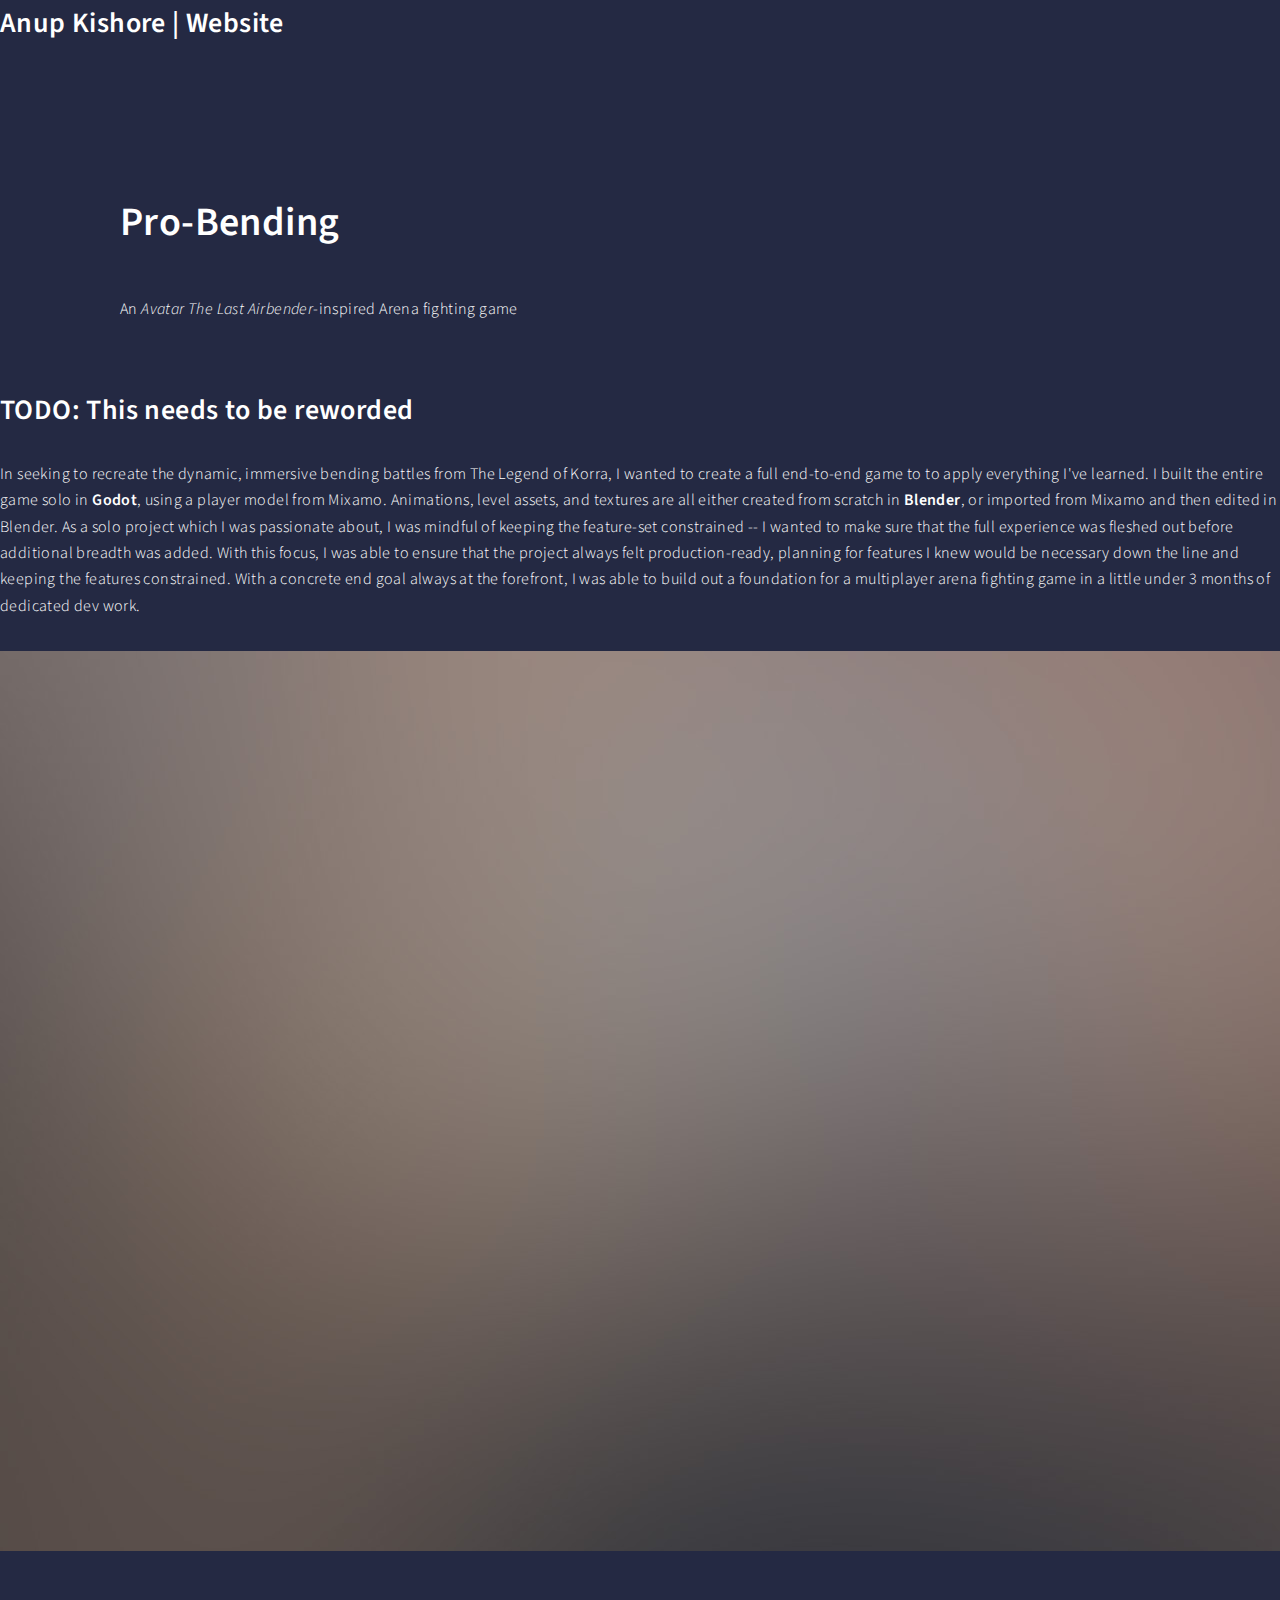
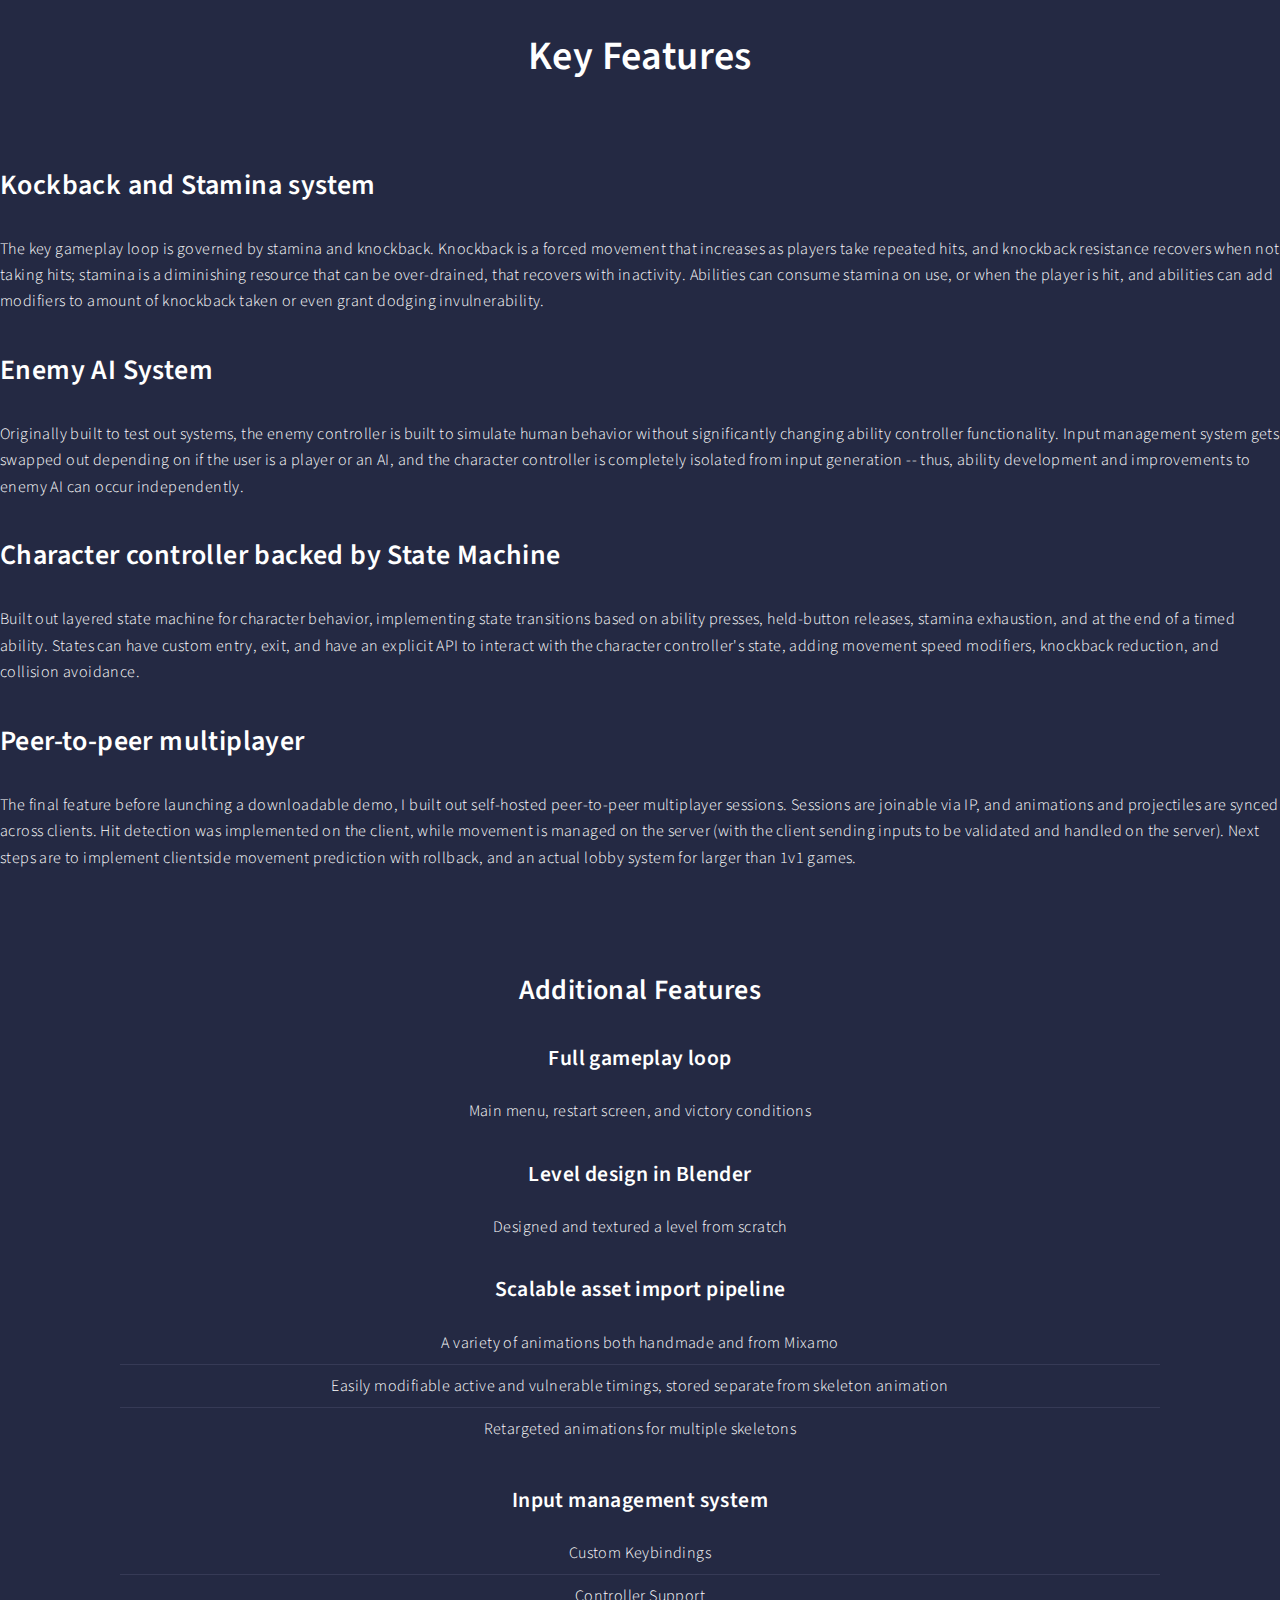
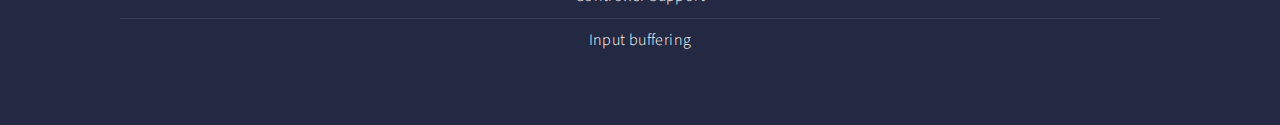
==== projects/pro-bending.html @ 8dedd887 "Import Forty as a better template" ====
<!DOCTYPE html>
<!--
	Story by HTML5 UP
	html5up.net | @ajlkn
	Free for personal and commercial use under the CCA 3.0 license (html5up.net/license)
-->

<html>
  <style>
    .navigation {
      display: flex;
      background-color: #396267;
      color: #78ced9;

      a:link,
      a:visited,
      a:hover,
      a:active {
        color: #78ced9;
        text-decoration: none;
      }
    }
  </style>
  <head>
    <title>Anup Kishore | Projects | Pro-Bending</title>
    <meta charset="utf-8" />
    <meta
      name="viewport"
      content="width=device-width, initial-scale=1, user-scalable=no"
    />
    <link rel="stylesheet" href="../template/forty/assets/css/main.css" />
    <noscript
      ><link rel="stylesheet" href="../template/forty/assets/css/noscript.css"
    /></noscript>
  </head>

  <body class="is-preload">
    <!-- TODO: We need better site nav -->
    <section class="navbar">
      <h2><a href="/">Anup Kishore | Website</a></h2>
    </section>
    <div id="wrapper" class="divided">
      <section class="wrapper style1 align-left color6">
        <!-- Header -->
        <div class="inner">
          <header>
            <h1>Pro-Bending</h1>
            <p>
              An <i>Avatar The Last Airbender</i>-inspired Arena fighting game
            </p>
          </header>
        </div>
      </section>

      <section
        class="
          spotlight
          style1
          orient-right
          content-align-left
          image-position-center
        "
      >
        <!-- Background -->
        <div class="content">
          <header><h2>TODO: This needs to be reworded</h2></header>

          <div>
            <p>
              In seeking to recreate the dynamic, immersive bending battles from
              The Legend of Korra, I wanted to create a full end-to-end game to
              to apply everything I've learned. I built the entire game solo in
              <b>Godot</b>, using a player model from Mixamo. Animations, level
              assets, and textures are all either created from scratch in
              <b>Blender</b>, or imported from Mixamo and then edited in
              Blender. As a solo project which I was passionate about, I was
              mindful of keeping the feature-set constrained -- I wanted to make
              sure that the full experience was fleshed out before additional
              breadth was added. With this focus, I was able to ensure that the
              project always felt production-ready, planning for features I knew
              would be necessary down the line and keeping the features
              constrained. With a concrete end goal always at the forefront, I
              was able to build out a foundation for a multiplayer arena
              fighting game in a little under 3 months of dedicated dev work.
            </p>
          </div>
        </div>

        <div class="image">
          <!-- TODO: what should go here -->
          <img src="../template/images/spotlight01.jpg" />
        </div>
      </section>

      <section class="wrapper style1 align-center">
        <!-- Header -->
        <div class="inner">
          <header>
            <h1>Key Features</h1>
          </header>
        </div>
      </section>

      <section
        class="
          spotlight
          style1
          orient-left
          content-align-left
          image-position-center
        "
      >
        <!-- Knockback and Stamina system -->
        <div class="content">
          <header><h2>Kockback and Stamina system</h2></header>
          <div>
            <p>
              The key gameplay loop is governed by stamina and knockback.
              Knockback is a forced movement that increases as players take
              repeated hits, and knockback resistance recovers when not taking
              hits; stamina is a diminishing resource that can be over-drained,
              that recovers with inactivity. Abilities can consume stamina on
              use, or when the player is hit, and abilities can add modifiers to
              amount of knockback taken or even grant dodging invulnerability.
            </p>
          </div>
        </div>
      </section>

      <section
        class="
          spotlight
          style1
          orient-right
          content-align-right
          image-position-center
        "
      >
        <!-- Enemy AI System -->
        <div class="content">
          <header>
            <h2>Enemy AI System</h2>
          </header>
          <div>
            <p>
              Originally built to test out systems, the enemy controller is
              built to simulate human behavior without significantly changing
              ability controller functionality. Input management system gets
              swapped out depending on if the user is a player or an AI, and the
              character controller is completely isolated from input generation
              -- thus, ability development and improvements to enemy AI can
              occur independently.
            </p>
          </div>
        </div>
      </section>

      <section
        class="
          spotlight
          style1
          orient-left
          content-align-left
          image-position-center
        "
      >
        <!-- Character controller backed by State Machine -->
        <div class="content">
          <header>
            <h2>Character controller backed by State Machine</h2>
          </header>
          <p>
            Built out layered state machine for character behavior, implementing
            state transitions based on ability presses, held-button releases,
            stamina exhaustion, and at the end of a timed ability. States can
            have custom entry, exit, and have an explicit API to interact with
            the character controller's state, adding movement speed modifiers,
            knockback reduction, and collision avoidance.
          </p>
        </div>
      </section>

      <section
        class="
          spotlight
          style1
          orient-left
          content-align-right
          image-position-center
        "
      >
        <!-- Peer-to-peer multiplayer -->
        <div class="content">
          <header>
            <h2>Peer-to-peer multiplayer</h2>
          </header>
          <!--
          <ul class="alt">
            <li>Hosting and joining games by IP</li>
            <li>Replicated animations</li>
            <li>Clientside hit detection</li>
            <li>Server-authoritative movement</li>
            <li>
              <h6>
                Future plans: Rollback netcode / clientside
                movement prediction
              </h6>
            </li>
          </ul>
          -->
          <p>
            The final feature before launching a downloadable demo, I built out
            self-hosted peer-to-peer multiplayer sessions. Sessions are joinable
            via IP, and animations and projectiles are synced across clients.
            Hit detection was implemented on the client, while movement is
            managed on the server (with the client sending inputs to be
            validated and handled on the server).

            <!-- TODO: Do we want to keep next steps? -->
            Next steps are to implement clientside movement prediction with
            rollback, and an actual lobby system for larger than 1v1 games.
          </p>
        </div>
      </section>

      <section class="wrapper style2 align-center">
        <!-- Additional Features -->
        <div class="inner">
          <div class="content">
            <h2>Additional Features</h2>
            <div class="items style1 big">
              <!-- Full gameplay loop -->
              <section>
                <header>
                  <h3>Full gameplay loop</h3>
                </header>
                <div class="content align-center">
                  <!-- <span class="icon style2 major fa-save" /> -->
                  <p>Main menu, restart screen, and victory conditions</p>
                </div>
              </section>
              <!-- Level design in Blender -->
              <section>
                <header>
                  <h3>Level design in Blender</h3>
                </header>
                <div class="content align-center">
                  <!-- <span class="icon style2 major fa-save" /> -->
                  <p>Designed and textured a level from scratch</p>
                </div>
              </section>
              <!-- Asset import pipeline -->
              <section>
                <div class="inner">
                  <!-- <span class="icon style2 major fa-save" /> -->
                  <h3>Scalable asset import pipeline</h3>
                  <!-- <p> -->
                  <!--   Managed multiple animations, handmade and from Mixamo, with -->
                  <!--   active and vulnerable timings and retargeting, in an easy to -->
                  <!--   modify structure -->
                  <!-- </p> -->
                  <div class="index">
                    <section class="content">
                      <div class="align-center">
                        <ul class="alt">
                          <li>
                            A variety of animations both handmade and from
                            Mixamo
                          </li>
                          <li>
                            Easily modifiable active and vulnerable timings,
                            stored separate from skeleton animation
                          </li>
                          <li>Retargeted animations for multiple skeletons</li>
                        </ul>
                      </div>
                    </section>
                  </div>
                </div>
              </section>
              <!-- Input management system -->
              <section>
                <div class="inner">
                  <!-- <span class="icon style2 major fa-save" /> -->
                  <h3>Input management system</h3>
                  <div class="index">
                    <section>
                      <div class="content align-center">
                        <ul class="alt">
                          <li>Custom Keybindings</li>
                          <li>Controller Support</li>
                          <li>Input buffering</li>
                        </ul>
                      </div>
                    </section>
                  </div>
                </div>
              </section>
            </div>
          </div>
        </div>
      </section>
    </div>

    <!-- Scripts -->
    <script src="../template/forty/assets/js/jquery.min.js"></script>
    <script src="../template/forty/assets/js/jquery.scrollex.min.js"></script>
    <script src="../template/forty/assets/js/jquery.scrolly.min.js"></script>
    <script src="../template/forty/assets/js/browser.min.js"></script>
    <script src="../template/forty/assets/js/breakpoints.min.js"></script>
    <script src="../template/forty/assets/js/util.js"></script>
    <script src="../template/forty/assets/js/main.js"></script>

    <script type="type/javascript" src="https://livejs.com/live.js"></script>
  </body>
</html>
---- template/forty/assets/css/main.css ----
@import "fontawesome-all.min.css";
@import url("https://fonts.googleapis.com/css?family=Source+Sans+Pro:300,300italic,600,600italic");
/*
	Forty by HTML5 UP
	html5up.net | @ajlkn
	Free for personal and commercial use under the CCA 3.0 license (html5up.net/license)
*/
html,
body,
div,
span,
applet,
object,
iframe,
h1,
h2,
h3,
h4,
h5,
h6,
p,
blockquote,
pre,
a,
abbr,
acronym,
address,
big,
cite,
code,
del,
dfn,
em,
img,
ins,
kbd,
q,
s,
samp,
small,
strike,
strong,
sub,
sup,
tt,
var,
b,
u,
i,
center,
dl,
dt,
dd,
ol,
ul,
li,
fieldset,
form,
label,
legend,
table,
caption,
tbody,
tfoot,
thead,
tr,
th,
td,
article,
aside,
canvas,
details,
embed,
figure,
figcaption,
footer,
header,
hgroup,
menu,
nav,
output,
ruby,
section,
summary,
time,
mark,
audio,
video {
  margin: 0;
  padding: 0;
  border: 0;
  font-size: 100%;
  font: inherit;
  vertical-align: baseline;
}

article,
aside,
details,
figcaption,
figure,
footer,
header,
hgroup,
menu,
nav,
section {
  display: block;
}

body {
  line-height: 1;
}

ol,
ul {
  list-style: none;
}

blockquote,
q {
  quotes: none;
}
blockquote:before, blockquote:after,
q:before,
q:after {
  content: "";
  content: none;
}

table {
  border-collapse: collapse;
  border-spacing: 0;
}

body {
  -webkit-text-size-adjust: none;
}

mark {
  background-color: transparent;
  color: inherit;
}

input::-moz-focus-inner {
  border: 0;
  padding: 0;
}

input,
select,
textarea {
  -moz-appearance: none;
  -webkit-appearance: none;
  -ms-appearance: none;
  appearance: none;
}

/* Basic */
@-ms-viewport {
  width: device-width;
}
body {
  -ms-overflow-style: scrollbar;
}

@media screen and (max-width: 480px) {
  html,
  body {
    min-width: 320px;
  }
}
html {
  box-sizing: border-box;
}

*,
*:before,
*:after {
  box-sizing: inherit;
}

body {
  background: #242943;
}
body.is-preload *,
body.is-preload *:before,
body.is-preload *:after {
  -moz-animation: none !important;
  -webkit-animation: none !important;
  -ms-animation: none !important;
  animation: none !important;
  -moz-transition: none !important;
  -webkit-transition: none !important;
  -ms-transition: none !important;
  transition: none !important;
}

/* Type */
body,
input,
select,
textarea {
  color: #ffffff;
  font-family: "Source Sans Pro", Helvetica, sans-serif;
  font-size: 17pt;
  font-weight: 300;
  letter-spacing: 0.025em;
  line-height: 1.65;
}
@media screen and (max-width: 1680px) {
  body,
  input,
  select,
  textarea {
    font-size: 14pt;
  }
}
@media screen and (max-width: 1280px) {
  body,
  input,
  select,
  textarea {
    font-size: 12pt;
  }
}
@media screen and (max-width: 360px) {
  body,
  input,
  select,
  textarea {
    font-size: 11pt;
  }
}

a {
  -moz-transition: color 0.2s ease-in-out, border-bottom-color 0.2s ease-in-out;
  -webkit-transition: color 0.2s ease-in-out, border-bottom-color 0.2s ease-in-out;
  -ms-transition: color 0.2s ease-in-out, border-bottom-color 0.2s ease-in-out;
  transition: color 0.2s ease-in-out, border-bottom-color 0.2s ease-in-out;
  border-bottom: dotted 1px;
  color: inherit;
  text-decoration: none;
}
a:hover {
  border-bottom-color: transparent;
  color: #9bf1ff !important;
}
a:active {
  color: rgb(82.9125, 227.113, 250.5875) !important;
}

strong,
b {
  color: #ffffff;
  font-weight: 600;
}

em,
i {
  font-style: italic;
}

p {
  margin: 0 0 2em 0;
}

h1,
h2,
h3,
h4,
h5,
h6 {
  color: #ffffff;
  font-weight: 600;
  line-height: 1.65;
  margin: 0 0 1em 0;
}
h1 a,
h2 a,
h3 a,
h4 a,
h5 a,
h6 a {
  color: inherit;
  border-bottom: 0;
}

h1 {
  font-size: 2.5em;
}

h2 {
  font-size: 1.75em;
}

h3 {
  font-size: 1.35em;
}

h4 {
  font-size: 1.1em;
}

h5 {
  font-size: 0.9em;
}

h6 {
  font-size: 0.7em;
}

@media screen and (max-width: 736px) {
  h1 {
    font-size: 2em;
  }
  h2 {
    font-size: 1.5em;
  }
  h3 {
    font-size: 1.25em;
  }
}
sub {
  font-size: 0.8em;
  position: relative;
  top: 0.5em;
}

sup {
  font-size: 0.8em;
  position: relative;
  top: -0.5em;
}

blockquote {
  border-left: solid 4px rgba(212, 212, 255, 0.1);
  font-style: italic;
  margin: 0 0 2em 0;
  padding: 0.5em 0 0.5em 2em;
}

code {
  background: rgba(212, 212, 255, 0.035);
  font-family: "Courier New", monospace;
  font-size: 0.9em;
  margin: 0 0.25em;
  padding: 0.25em 0.65em;
}

pre {
  -webkit-overflow-scrolling: touch;
  font-family: "Courier New", monospace;
  font-size: 0.9em;
  margin: 0 0 2em 0;
}
pre code {
  display: block;
  line-height: 1.75;
  padding: 1em 1.5em;
  overflow-x: auto;
}

hr {
  border: 0;
  border-bottom: solid 1px rgba(212, 212, 255, 0.1);
  margin: 2em 0;
}
hr.major {
  margin: 3em 0;
}

.align-left {
  text-align: left;
}

.align-center {
  text-align: center;
}

.align-right {
  text-align: right;
}

/* Row */
.row {
  display: flex;
  flex-wrap: wrap;
  box-sizing: border-box;
  align-items: stretch;
}
.row > * {
  box-sizing: border-box;
}
.row.gtr-uniform > * > :last-child {
  margin-bottom: 0;
}
.row.aln-left {
  justify-content: flex-start;
}
.row.aln-center {
  justify-content: center;
}
.row.aln-right {
  justify-content: flex-end;
}
.row.aln-top {
  align-items: flex-start;
}
.row.aln-middle {
  align-items: center;
}
.row.aln-bottom {
  align-items: flex-end;
}
.row > .imp {
  order: -1;
}
.row > .col-1 {
  width: 8.3333333333%;
}
.row > .off-1 {
  margin-left: 8.3333333333%;
}
.row > .col-2 {
  width: 16.6666666667%;
}
.row > .off-2 {
  margin-left: 16.6666666667%;
}
.row > .col-3 {
  width: 25%;
}
.row > .off-3 {
  margin-left: 25%;
}
.row > .col-4 {
  width: 33.3333333333%;
}
.row > .off-4 {
  margin-left: 33.3333333333%;
}
.row > .col-5 {
  width: 41.6666666667%;
}
.row > .off-5 {
  margin-left: 41.6666666667%;
}
.row > .col-6 {
  width: 50%;
}
.row > .off-6 {
  margin-left: 50%;
}
.row > .col-7 {
  width: 58.3333333333%;
}
.row > .off-7 {
  margin-left: 58.3333333333%;
}
.row > .col-8 {
  width: 66.6666666667%;
}
.row > .off-8 {
  margin-left: 66.6666666667%;
}
.row > .col-9 {
  width: 75%;
}
.row > .off-9 {
  margin-left: 75%;
}
.row > .col-10 {
  width: 83.3333333333%;
}
.row > .off-10 {
  margin-left: 83.3333333333%;
}
.row > .col-11 {
  width: 91.6666666667%;
}
.row > .off-11 {
  margin-left: 91.6666666667%;
}
.row > .col-12 {
  width: 100%;
}
.row > .off-12 {
  margin-left: 100%;
}
.row.gtr-0 {
  margin-top: 0;
  margin-left: 0em;
}
.row.gtr-0 > * {
  padding: 0 0 0 0em;
}
.row.gtr-0.gtr-uniform {
  margin-top: 0em;
}
.row.gtr-0.gtr-uniform > * {
  padding-top: 0em;
}
.row.gtr-25 {
  margin-top: 0;
  margin-left: -0.5em;
}
.row.gtr-25 > * {
  padding: 0 0 0 0.5em;
}
.row.gtr-25.gtr-uniform {
  margin-top: -0.5em;
}
.row.gtr-25.gtr-uniform > * {
  padding-top: 0.5em;
}
.row.gtr-50 {
  margin-top: 0;
  margin-left: -1em;
}
.row.gtr-50 > * {
  padding: 0 0 0 1em;
}
.row.gtr-50.gtr-uniform {
  margin-top: -1em;
}
.row.gtr-50.gtr-uniform > * {
  padding-top: 1em;
}
.row {
  margin-top: 0;
  margin-left: -2em;
}
.row > * {
  padding: 0 0 0 2em;
}
.row.gtr-uniform {
  margin-top: -2em;
}
.row.gtr-uniform > * {
  padding-top: 2em;
}
.row.gtr-150 {
  margin-top: 0;
  margin-left: -3em;
}
.row.gtr-150 > * {
  padding: 0 0 0 3em;
}
.row.gtr-150.gtr-uniform {
  margin-top: -3em;
}
.row.gtr-150.gtr-uniform > * {
  padding-top: 3em;
}
.row.gtr-200 {
  margin-top: 0;
  margin-left: -4em;
}
.row.gtr-200 > * {
  padding: 0 0 0 4em;
}
.row.gtr-200.gtr-uniform {
  margin-top: -4em;
}
.row.gtr-200.gtr-uniform > * {
  padding-top: 4em;
}
@media screen and (max-width: 1680px) {
  .row {
    display: flex;
    flex-wrap: wrap;
    box-sizing: border-box;
    align-items: stretch;
  }
  .row > * {
    box-sizing: border-box;
  }
  .row.gtr-uniform > * > :last-child {
    margin-bottom: 0;
  }
  .row.aln-left {
    justify-content: flex-start;
  }
  .row.aln-center {
    justify-content: center;
  }
  .row.aln-right {
    justify-content: flex-end;
  }
  .row.aln-top {
    align-items: flex-start;
  }
  .row.aln-middle {
    align-items: center;
  }
  .row.aln-bottom {
    align-items: flex-end;
  }
  .row > .imp-xlarge {
    order: -1;
  }
  .row > .col-1-xlarge {
    width: 8.3333333333%;
  }
  .row > .off-1-xlarge {
    margin-left: 8.3333333333%;
  }
  .row > .col-2-xlarge {
    width: 16.6666666667%;
  }
  .row > .off-2-xlarge {
    margin-left: 16.6666666667%;
  }
  .row > .col-3-xlarge {
    width: 25%;
  }
  .row > .off-3-xlarge {
    margin-left: 25%;
  }
  .row > .col-4-xlarge {
    width: 33.3333333333%;
  }
  .row > .off-4-xlarge {
    margin-left: 33.3333333333%;
  }
  .row > .col-5-xlarge {
    width: 41.6666666667%;
  }
  .row > .off-5-xlarge {
    margin-left: 41.6666666667%;
  }
  .row > .col-6-xlarge {
    width: 50%;
  }
  .row > .off-6-xlarge {
    margin-left: 50%;
  }
  .row > .col-7-xlarge {
    width: 58.3333333333%;
  }
  .row > .off-7-xlarge {
    margin-left: 58.3333333333%;
  }
  .row > .col-8-xlarge {
    width: 66.6666666667%;
  }
  .row > .off-8-xlarge {
    margin-left: 66.6666666667%;
  }
  .row > .col-9-xlarge {
    width: 75%;
  }
  .row > .off-9-xlarge {
    margin-left: 75%;
  }
  .row > .col-10-xlarge {
    width: 83.3333333333%;
  }
  .row > .off-10-xlarge {
    margin-left: 83.3333333333%;
  }
  .row > .col-11-xlarge {
    width: 91.6666666667%;
  }
  .row > .off-11-xlarge {
    margin-left: 91.6666666667%;
  }
  .row > .col-12-xlarge {
    width: 100%;
  }
  .row > .off-12-xlarge {
    margin-left: 100%;
  }
  .row.gtr-0 {
    margin-top: 0;
    margin-left: 0em;
  }
  .row.gtr-0 > * {
    padding: 0 0 0 0em;
  }
  .row.gtr-0.gtr-uniform {
    margin-top: 0em;
  }
  .row.gtr-0.gtr-uniform > * {
    padding-top: 0em;
  }
  .row.gtr-25 {
    margin-top: 0;
    margin-left: -0.5em;
  }
  .row.gtr-25 > * {
    padding: 0 0 0 0.5em;
  }
  .row.gtr-25.gtr-uniform {
    margin-top: -0.5em;
  }
  .row.gtr-25.gtr-uniform > * {
    padding-top: 0.5em;
  }
  .row.gtr-50 {
    margin-top: 0;
    margin-left: -1em;
  }
  .row.gtr-50 > * {
    padding: 0 0 0 1em;
  }
  .row.gtr-50.gtr-uniform {
    margin-top: -1em;
  }
  .row.gtr-50.gtr-uniform > * {
    padding-top: 1em;
  }
  .row {
    margin-top: 0;
    margin-left: -2em;
  }
  .row > * {
    padding: 0 0 0 2em;
  }
  .row.gtr-uniform {
    margin-top: -2em;
  }
  .row.gtr-uniform > * {
    padding-top: 2em;
  }
  .row.gtr-150 {
    margin-top: 0;
    margin-left: -3em;
  }
  .row.gtr-150 > * {
    padding: 0 0 0 3em;
  }
  .row.gtr-150.gtr-uniform {
    margin-top: -3em;
  }
  .row.gtr-150.gtr-uniform > * {
    padding-top: 3em;
  }
  .row.gtr-200 {
    margin-top: 0;
    margin-left: -4em;
  }
  .row.gtr-200 > * {
    padding: 0 0 0 4em;
  }
  .row.gtr-200.gtr-uniform {
    margin-top: -4em;
  }
  .row.gtr-200.gtr-uniform > * {
    padding-top: 4em;
  }
}
@media screen and (max-width: 1280px) {
  .row {
    display: flex;
    flex-wrap: wrap;
    box-sizing: border-box;
    align-items: stretch;
  }
  .row > * {
    box-sizing: border-box;
  }
  .row.gtr-uniform > * > :last-child {
    margin-bottom: 0;
  }
  .row.aln-left {
    justify-content: flex-start;
  }
  .row.aln-center {
    justify-content: center;
  }
  .row.aln-right {
    justify-content: flex-end;
  }
  .row.aln-top {
    align-items: flex-start;
  }
  .row.aln-middle {
    align-items: center;
  }
  .row.aln-bottom {
    align-items: flex-end;
  }
  .row > .imp-large {
    order: -1;
  }
  .row > .col-1-large {
    width: 8.3333333333%;
  }
  .row > .off-1-large {
    margin-left: 8.3333333333%;
  }
  .row > .col-2-large {
    width: 16.6666666667%;
  }
  .row > .off-2-large {
    margin-left: 16.6666666667%;
  }
  .row > .col-3-large {
    width: 25%;
  }
  .row > .off-3-large {
    margin-left: 25%;
  }
  .row > .col-4-large {
    width: 33.3333333333%;
  }
  .row > .off-4-large {
    margin-left: 33.3333333333%;
  }
  .row > .col-5-large {
    width: 41.6666666667%;
  }
  .row > .off-5-large {
    margin-left: 41.6666666667%;
  }
  .row > .col-6-large {
    width: 50%;
  }
  .row > .off-6-large {
    margin-left: 50%;
  }
  .row > .col-7-large {
    width: 58.3333333333%;
  }
  .row > .off-7-large {
    margin-left: 58.3333333333%;
  }
  .row > .col-8-large {
    width: 66.6666666667%;
  }
  .row > .off-8-large {
    margin-left: 66.6666666667%;
  }
  .row > .col-9-large {
    width: 75%;
  }
  .row > .off-9-large {
    margin-left: 75%;
  }
  .row > .col-10-large {
    width: 83.3333333333%;
  }
  .row > .off-10-large {
    margin-left: 83.3333333333%;
  }
  .row > .col-11-large {
    width: 91.6666666667%;
  }
  .row > .off-11-large {
    margin-left: 91.6666666667%;
  }
  .row > .col-12-large {
    width: 100%;
  }
  .row > .off-12-large {
    margin-left: 100%;
  }
  .row.gtr-0 {
    margin-top: 0;
    margin-left: 0em;
  }
  .row.gtr-0 > * {
    padding: 0 0 0 0em;
  }
  .row.gtr-0.gtr-uniform {
    margin-top: 0em;
  }
  .row.gtr-0.gtr-uniform > * {
    padding-top: 0em;
  }
  .row.gtr-25 {
    margin-top: 0;
    margin-left: -0.375em;
  }
  .row.gtr-25 > * {
    padding: 0 0 0 0.375em;
  }
  .row.gtr-25.gtr-uniform {
    margin-top: -0.375em;
  }
  .row.gtr-25.gtr-uniform > * {
    padding-top: 0.375em;
  }
  .row.gtr-50 {
    margin-top: 0;
    margin-left: -0.75em;
  }
  .row.gtr-50 > * {
    padding: 0 0 0 0.75em;
  }
  .row.gtr-50.gtr-uniform {
    margin-top: -0.75em;
  }
  .row.gtr-50.gtr-uniform > * {
    padding-top: 0.75em;
  }
  .row {
    margin-top: 0;
    margin-left: -1.5em;
  }
  .row > * {
    padding: 0 0 0 1.5em;
  }
  .row.gtr-uniform {
    margin-top: -1.5em;
  }
  .row.gtr-uniform > * {
    padding-top: 1.5em;
  }
  .row.gtr-150 {
    margin-top: 0;
    margin-left: -2.25em;
  }
  .row.gtr-150 > * {
    padding: 0 0 0 2.25em;
  }
  .row.gtr-150.gtr-uniform {
    margin-top: -2.25em;
  }
  .row.gtr-150.gtr-uniform > * {
    padding-top: 2.25em;
  }
  .row.gtr-200 {
    margin-top: 0;
    margin-left: -3em;
  }
  .row.gtr-200 > * {
    padding: 0 0 0 3em;
  }
  .row.gtr-200.gtr-uniform {
    margin-top: -3em;
  }
  .row.gtr-200.gtr-uniform > * {
    padding-top: 3em;
  }
}
@media screen and (max-width: 980px) {
  .row {
    display: flex;
    flex-wrap: wrap;
    box-sizing: border-box;
    align-items: stretch;
  }
  .row > * {
    box-sizing: border-box;
  }
  .row.gtr-uniform > * > :last-child {
    margin-bottom: 0;
  }
  .row.aln-left {
    justify-content: flex-start;
  }
  .row.aln-center {
    justify-content: center;
  }
  .row.aln-right {
    justify-content: flex-end;
  }
  .row.aln-top {
    align-items: flex-start;
  }
  .row.aln-middle {
    align-items: center;
  }
  .row.aln-bottom {
    align-items: flex-end;
  }
  .row > .imp-medium {
    order: -1;
  }
  .row > .col-1-medium {
    width: 8.3333333333%;
  }
  .row > .off-1-medium {
    margin-left: 8.3333333333%;
  }
  .row > .col-2-medium {
    width: 16.6666666667%;
  }
  .row > .off-2-medium {
    margin-left: 16.6666666667%;
  }
  .row > .col-3-medium {
    width: 25%;
  }
  .row > .off-3-medium {
    margin-left: 25%;
  }
  .row > .col-4-medium {
    width: 33.3333333333%;
  }
  .row > .off-4-medium {
    margin-left: 33.3333333333%;
  }
  .row > .col-5-medium {
    width: 41.6666666667%;
  }
  .row > .off-5-medium {
    margin-left: 41.6666666667%;
  }
  .row > .col-6-medium {
    width: 50%;
  }
  .row > .off-6-medium {
    margin-left: 50%;
  }
  .row > .col-7-medium {
    width: 58.3333333333%;
  }
  .row > .off-7-medium {
    margin-left: 58.3333333333%;
  }
  .row > .col-8-medium {
    width: 66.6666666667%;
  }
  .row > .off-8-medium {
    margin-left: 66.6666666667%;
  }
  .row > .col-9-medium {
    width: 75%;
  }
  .row > .off-9-medium {
    margin-left: 75%;
  }
  .row > .col-10-medium {
    width: 83.3333333333%;
  }
  .row > .off-10-medium {
    margin-left: 83.3333333333%;
  }
  .row > .col-11-medium {
    width: 91.6666666667%;
  }
  .row > .off-11-medium {
    margin-left: 91.6666666667%;
  }
  .row > .col-12-medium {
    width: 100%;
  }
  .row > .off-12-medium {
    margin-left: 100%;
  }
  .row.gtr-0 {
    margin-top: 0;
    margin-left: 0em;
  }
  .row.gtr-0 > * {
    padding: 0 0 0 0em;
  }
  .row.gtr-0.gtr-uniform {
    margin-top: 0em;
  }
  .row.gtr-0.gtr-uniform > * {
    padding-top: 0em;
  }
  .row.gtr-25 {
    margin-top: 0;
    margin-left: -0.375em;
  }
  .row.gtr-25 > * {
    padding: 0 0 0 0.375em;
  }
  .row.gtr-25.gtr-uniform {
    margin-top: -0.375em;
  }
  .row.gtr-25.gtr-uniform > * {
    padding-top: 0.375em;
  }
  .row.gtr-50 {
    margin-top: 0;
    margin-left: -0.75em;
  }
  .row.gtr-50 > * {
    padding: 0 0 0 0.75em;
  }
  .row.gtr-50.gtr-uniform {
    margin-top: -0.75em;
  }
  .row.gtr-50.gtr-uniform > * {
    padding-top: 0.75em;
  }
  .row {
    margin-top: 0;
    margin-left: -1.5em;
  }
  .row > * {
    padding: 0 0 0 1.5em;
  }
  .row.gtr-uniform {
    margin-top: -1.5em;
  }
  .row.gtr-uniform > * {
    padding-top: 1.5em;
  }
  .row.gtr-150 {
    margin-top: 0;
    margin-left: -2.25em;
  }
  .row.gtr-150 > * {
    padding: 0 0 0 2.25em;
  }
  .row.gtr-150.gtr-uniform {
    margin-top: -2.25em;
  }
  .row.gtr-150.gtr-uniform > * {
    padding-top: 2.25em;
  }
  .row.gtr-200 {
    margin-top: 0;
    margin-left: -3em;
  }
  .row.gtr-200 > * {
    padding: 0 0 0 3em;
  }
  .row.gtr-200.gtr-uniform {
    margin-top: -3em;
  }
  .row.gtr-200.gtr-uniform > * {
    padding-top: 3em;
  }
}
@media screen and (max-width: 736px) {
  .row {
    display: flex;
    flex-wrap: wrap;
    box-sizing: border-box;
    align-items: stretch;
  }
  .row > * {
    box-sizing: border-box;
  }
  .row.gtr-uniform > * > :last-child {
    margin-bottom: 0;
  }
  .row.aln-left {
    justify-content: flex-start;
  }
  .row.aln-center {
    justify-content: center;
  }
  .row.aln-right {
    justify-content: flex-end;
  }
  .row.aln-top {
    align-items: flex-start;
  }
  .row.aln-middle {
    align-items: center;
  }
  .row.aln-bottom {
    align-items: flex-end;
  }
  .row > .imp-small {
    order: -1;
  }
  .row > .col-1-small {
    width: 8.3333333333%;
  }
  .row > .off-1-small {
    margin-left: 8.3333333333%;
  }
  .row > .col-2-small {
    width: 16.6666666667%;
  }
  .row > .off-2-small {
    margin-left: 16.6666666667%;
  }
  .row > .col-3-small {
    width: 25%;
  }
  .row > .off-3-small {
    margin-left: 25%;
  }
  .row > .col-4-small {
    width: 33.3333333333%;
  }
  .row > .off-4-small {
    margin-left: 33.3333333333%;
  }
  .row > .col-5-small {
    width: 41.6666666667%;
  }
  .row > .off-5-small {
    margin-left: 41.6666666667%;
  }
  .row > .col-6-small {
    width: 50%;
  }
  .row > .off-6-small {
    margin-left: 50%;
  }
  .row > .col-7-small {
    width: 58.3333333333%;
  }
  .row > .off-7-small {
    margin-left: 58.3333333333%;
  }
  .row > .col-8-small {
    width: 66.6666666667%;
  }
  .row > .off-8-small {
    margin-left: 66.6666666667%;
  }
  .row > .col-9-small {
    width: 75%;
  }
  .row > .off-9-small {
    margin-left: 75%;
  }
  .row > .col-10-small {
    width: 83.3333333333%;
  }
  .row > .off-10-small {
    margin-left: 83.3333333333%;
  }
  .row > .col-11-small {
    width: 91.6666666667%;
  }
  .row > .off-11-small {
    margin-left: 91.6666666667%;
  }
  .row > .col-12-small {
    width: 100%;
  }
  .row > .off-12-small {
    margin-left: 100%;
  }
  .row.gtr-0 {
    margin-top: 0;
    margin-left: 0em;
  }
  .row.gtr-0 > * {
    padding: 0 0 0 0em;
  }
  .row.gtr-0.gtr-uniform {
    margin-top: 0em;
  }
  .row.gtr-0.gtr-uniform > * {
    padding-top: 0em;
  }
  .row.gtr-25 {
    margin-top: 0;
    margin-left: -0.3125em;
  }
  .row.gtr-25 > * {
    padding: 0 0 0 0.3125em;
  }
  .row.gtr-25.gtr-uniform {
    margin-top: -0.3125em;
  }
  .row.gtr-25.gtr-uniform > * {
    padding-top: 0.3125em;
  }
  .row.gtr-50 {
    margin-top: 0;
    margin-left: -0.625em;
  }
  .row.gtr-50 > * {
    padding: 0 0 0 0.625em;
  }
  .row.gtr-50.gtr-uniform {
    margin-top: -0.625em;
  }
  .row.gtr-50.gtr-uniform > * {
    padding-top: 0.625em;
  }
  .row {
    margin-top: 0;
    margin-left: -1.25em;
  }
  .row > * {
    padding: 0 0 0 1.25em;
  }
  .row.gtr-uniform {
    margin-top: -1.25em;
  }
  .row.gtr-uniform > * {
    padding-top: 1.25em;
  }
  .row.gtr-150 {
    margin-top: 0;
    margin-left: -1.875em;
  }
  .row.gtr-150 > * {
    padding: 0 0 0 1.875em;
  }
  .row.gtr-150.gtr-uniform {
    margin-top: -1.875em;
  }
  .row.gtr-150.gtr-uniform > * {
    padding-top: 1.875em;
  }
  .row.gtr-200 {
    margin-top: 0;
    margin-left: -2.5em;
  }
  .row.gtr-200 > * {
    padding: 0 0 0 2.5em;
  }
  .row.gtr-200.gtr-uniform {
    margin-top: -2.5em;
  }
  .row.gtr-200.gtr-uniform > * {
    padding-top: 2.5em;
  }
}
@media screen and (max-width: 480px) {
  .row {
    display: flex;
    flex-wrap: wrap;
    box-sizing: border-box;
    align-items: stretch;
  }
  .row > * {
    box-sizing: border-box;
  }
  .row.gtr-uniform > * > :last-child {
    margin-bottom: 0;
  }
  .row.aln-left {
    justify-content: flex-start;
  }
  .row.aln-center {
    justify-content: center;
  }
  .row.aln-right {
    justify-content: flex-end;
  }
  .row.aln-top {
    align-items: flex-start;
  }
  .row.aln-middle {
    align-items: center;
  }
  .row.aln-bottom {
    align-items: flex-end;
  }
  .row > .imp-xsmall {
    order: -1;
  }
  .row > .col-1-xsmall {
    width: 8.3333333333%;
  }
  .row > .off-1-xsmall {
    margin-left: 8.3333333333%;
  }
  .row > .col-2-xsmall {
    width: 16.6666666667%;
  }
  .row > .off-2-xsmall {
    margin-left: 16.6666666667%;
  }
  .row > .col-3-xsmall {
    width: 25%;
  }
  .row > .off-3-xsmall {
    margin-left: 25%;
  }
  .row > .col-4-xsmall {
    width: 33.3333333333%;
  }
  .row > .off-4-xsmall {
    margin-left: 33.3333333333%;
  }
  .row > .col-5-xsmall {
    width: 41.6666666667%;
  }
  .row > .off-5-xsmall {
    margin-left: 41.6666666667%;
  }
  .row > .col-6-xsmall {
    width: 50%;
  }
  .row > .off-6-xsmall {
    margin-left: 50%;
  }
  .row > .col-7-xsmall {
    width: 58.3333333333%;
  }
  .row > .off-7-xsmall {
    margin-left: 58.3333333333%;
  }
  .row > .col-8-xsmall {
    width: 66.6666666667%;
  }
  .row > .off-8-xsmall {
    margin-left: 66.6666666667%;
  }
  .row > .col-9-xsmall {
    width: 75%;
  }
  .row > .off-9-xsmall {
    margin-left: 75%;
  }
  .row > .col-10-xsmall {
    width: 83.3333333333%;
  }
  .row > .off-10-xsmall {
    margin-left: 83.3333333333%;
  }
  .row > .col-11-xsmall {
    width: 91.6666666667%;
  }
  .row > .off-11-xsmall {
    margin-left: 91.6666666667%;
  }
  .row > .col-12-xsmall {
    width: 100%;
  }
  .row > .off-12-xsmall {
    margin-left: 100%;
  }
  .row.gtr-0 {
    margin-top: 0;
    margin-left: 0em;
  }
  .row.gtr-0 > * {
    padding: 0 0 0 0em;
  }
  .row.gtr-0.gtr-uniform {
    margin-top: 0em;
  }
  .row.gtr-0.gtr-uniform > * {
    padding-top: 0em;
  }
  .row.gtr-25 {
    margin-top: 0;
    margin-left: -0.3125em;
  }
  .row.gtr-25 > * {
    padding: 0 0 0 0.3125em;
  }
  .row.gtr-25.gtr-uniform {
    margin-top: -0.3125em;
  }
  .row.gtr-25.gtr-uniform > * {
    padding-top: 0.3125em;
  }
  .row.gtr-50 {
    margin-top: 0;
    margin-left: -0.625em;
  }
  .row.gtr-50 > * {
    padding: 0 0 0 0.625em;
  }
  .row.gtr-50.gtr-uniform {
    margin-top: -0.625em;
  }
  .row.gtr-50.gtr-uniform > * {
    padding-top: 0.625em;
  }
  .row {
    margin-top: 0;
    margin-left: -1.25em;
  }
  .row > * {
    padding: 0 0 0 1.25em;
  }
  .row.gtr-uniform {
    margin-top: -1.25em;
  }
  .row.gtr-uniform > * {
    padding-top: 1.25em;
  }
  .row.gtr-150 {
    margin-top: 0;
    margin-left: -1.875em;
  }
  .row.gtr-150 > * {
    padding: 0 0 0 1.875em;
  }
  .row.gtr-150.gtr-uniform {
    margin-top: -1.875em;
  }
  .row.gtr-150.gtr-uniform > * {
    padding-top: 1.875em;
  }
  .row.gtr-200 {
    margin-top: 0;
    margin-left: -2.5em;
  }
  .row.gtr-200 > * {
    padding: 0 0 0 2.5em;
  }
  .row.gtr-200.gtr-uniform {
    margin-top: -2.5em;
  }
  .row.gtr-200.gtr-uniform > * {
    padding-top: 2.5em;
  }
}

/* Section/Article */
section.special,
article.special {
  text-align: center;
}

header.major {
  width: -moz-max-content;
  width: -webkit-max-content;
  width: -ms-max-content;
  width: max-content;
  margin-bottom: 2em;
}
header.major > :first-child {
  margin-bottom: 0;
  width: calc(100% + 0.5em);
}
header.major > :first-child:after {
  content: "";
  background-color: #ffffff;
  display: block;
  height: 2px;
  margin: 0.325em 0 0.5em 0;
  width: 100%;
}
header.major > p {
  font-size: 0.7em;
  font-weight: 600;
  letter-spacing: 0.25em;
  margin-bottom: 0;
  text-transform: uppercase;
}
body.is-ie header.major > :first-child:after {
  max-width: 9em;
}
body.is-ie header.major > h1:after {
  max-width: 100% !important;
}
@media screen and (max-width: 736px) {
  header.major > p br {
    display: none;
  }
}

/* Form */
form {
  margin: 0 0 2em 0;
}
form > :last-child {
  margin-bottom: 0;
}
form > .fields {
  display: -moz-flex;
  display: -webkit-flex;
  display: -ms-flex;
  display: flex;
  -moz-flex-wrap: wrap;
  -webkit-flex-wrap: wrap;
  -ms-flex-wrap: wrap;
  flex-wrap: wrap;
  width: calc(100% + 3em);
  margin: -1.5em 0 2em -1.5em;
}
form > .fields > .field {
  -moz-flex-grow: 0;
  -webkit-flex-grow: 0;
  -ms-flex-grow: 0;
  flex-grow: 0;
  -moz-flex-shrink: 0;
  -webkit-flex-shrink: 0;
  -ms-flex-shrink: 0;
  flex-shrink: 0;
  padding: 1.5em 0 0 1.5em;
  width: calc(100% - 1.5em);
}
form > .fields > .field.half {
  width: calc(50% - 0.75em);
}
form > .fields > .field.third {
  width: calc(100%/3 - 0.5em);
}
form > .fields > .field.quarter {
  width: calc(25% - 0.375em);
}
@media screen and (max-width: 480px) {
  form > .fields {
    width: calc(100% + 3em);
    margin: -1.5em 0 2em -1.5em;
  }
  form > .fields > .field {
    padding: 1.5em 0 0 1.5em;
    width: calc(100% - 1.5em);
  }
  form > .fields > .field.half {
    width: calc(100% - 1.5em);
  }
  form > .fields > .field.third {
    width: calc(100% - 1.5em);
  }
  form > .fields > .field.quarter {
    width: calc(100% - 1.5em);
  }
}

label {
  color: #ffffff;
  display: block;
  font-size: 0.8em;
  font-weight: 600;
  letter-spacing: 0.25em;
  margin: 0 0 1em 0;
  text-transform: uppercase;
}

input[type=text],
input[type=password],
input[type=email],
input[type=tel],
input[type=search],
input[type=url],
select,
textarea {
  -moz-appearance: none;
  -webkit-appearance: none;
  -ms-appearance: none;
  appearance: none;
  background: rgba(212, 212, 255, 0.035);
  border: none;
  border-radius: 0;
  color: inherit;
  display: block;
  outline: 0;
  padding: 0 1em;
  text-decoration: none;
  width: 100%;
}
input[type=text]:invalid,
input[type=password]:invalid,
input[type=email]:invalid,
input[type=tel]:invalid,
input[type=search]:invalid,
input[type=url]:invalid,
select:invalid,
textarea:invalid {
  box-shadow: none;
}
input[type=text]:focus,
input[type=password]:focus,
input[type=email]:focus,
input[type=tel]:focus,
input[type=search]:focus,
input[type=url]:focus,
select:focus,
textarea:focus {
  border-color: #9bf1ff;
  box-shadow: 0 0 0 2px #9bf1ff;
}

select {
  background-image: url("data:image/svg+xml;charset=utf8,%3Csvg xmlns='http://www.w3.org/2000/svg' width='40' height='40' preserveAspectRatio='none' viewBox='0 0 40 40'%3E%3Cpath d='M9.4,12.3l10.4,10.4l10.4-10.4c0.2-0.2,0.5-0.4,0.9-0.4c0.3,0,0.6,0.1,0.9,0.4l3.3,3.3c0.2,0.2,0.4,0.5,0.4,0.9 c0,0.4-0.1,0.6-0.4,0.9L20.7,31.9c-0.2,0.2-0.5,0.4-0.9,0.4c-0.3,0-0.6-0.1-0.9-0.4L4.3,17.3c-0.2-0.2-0.4-0.5-0.4-0.9 c0-0.4,0.1-0.6,0.4-0.9l3.3-3.3c0.2-0.2,0.5-0.4,0.9-0.4S9.1,12.1,9.4,12.3z' fill='rgba(212, 212, 255, 0.1)' /%3E%3C/svg%3E");
  background-size: 1.25rem;
  background-repeat: no-repeat;
  background-position: calc(100% - 1rem) center;
  height: 2.75em;
  padding-right: 2.75em;
  text-overflow: ellipsis;
}
select option {
  color: #ffffff;
  background: #242943;
}
select:focus::-ms-value {
  background-color: transparent;
}
select::-ms-expand {
  display: none;
}

input[type=text],
input[type=password],
input[type=email],
input[type=tel],
input[type=search],
input[type=url],
select {
  height: 2.75em;
}

textarea {
  padding: 0.75em 1em;
}

input[type=checkbox],
input[type=radio] {
  -moz-appearance: none;
  -webkit-appearance: none;
  -ms-appearance: none;
  appearance: none;
  display: block;
  float: left;
  margin-right: -2em;
  opacity: 0;
  width: 1em;
  z-index: -1;
}
input[type=checkbox] + label,
input[type=radio] + label {
  text-decoration: none;
  color: #ffffff;
  cursor: pointer;
  display: inline-block;
  font-weight: 300;
  padding-left: 2.65em;
  padding-right: 0.75em;
  position: relative;
}
input[type=checkbox] + label:before,
input[type=radio] + label:before {
  -moz-osx-font-smoothing: grayscale;
  -webkit-font-smoothing: antialiased;
  display: inline-block;
  font-style: normal;
  font-variant: normal;
  text-rendering: auto;
  line-height: 1;
  text-transform: none !important;
  font-family: "Font Awesome 5 Free";
  font-weight: 900;
}
input[type=checkbox] + label:before,
input[type=radio] + label:before {
  background: rgba(212, 212, 255, 0.035);
  content: "";
  display: inline-block;
  font-size: 0.8em;
  height: 2.0625em;
  left: 0;
  letter-spacing: 0;
  line-height: 2.0625em;
  position: absolute;
  text-align: center;
  top: 0;
  width: 2.0625em;
}
input[type=checkbox]:checked + label:before,
input[type=radio]:checked + label:before {
  background: #ffffff;
  border-color: #9bf1ff;
  content: "\f00c";
  color: #242943;
}
input[type=checkbox]:focus + label:before,
input[type=radio]:focus + label:before {
  box-shadow: 0 0 0 2px #9bf1ff;
}

input[type=radio] + label:before {
  border-radius: 100%;
}

::-webkit-input-placeholder {
  color: rgba(244, 244, 255, 0.2) !important;
  opacity: 1;
}

:-moz-placeholder {
  color: rgba(244, 244, 255, 0.2) !important;
  opacity: 1;
}

::-moz-placeholder {
  color: rgba(244, 244, 255, 0.2) !important;
  opacity: 1;
}

:-ms-input-placeholder {
  color: rgba(244, 244, 255, 0.2) !important;
  opacity: 1;
}

/* Box */
.box {
  border: solid 1px rgba(212, 212, 255, 0.1);
  margin-bottom: 2em;
  padding: 1.5em;
}
.box > :last-child,
.box > :last-child > :last-child,
.box > :last-child > :last-child > :last-child {
  margin-bottom: 0;
}
.box.alt {
  border: 0;
  border-radius: 0;
  padding: 0;
}

/* Icon */
.icon {
  text-decoration: none;
  border-bottom: none;
  position: relative;
}
.icon:before {
  -moz-osx-font-smoothing: grayscale;
  -webkit-font-smoothing: antialiased;
  display: inline-block;
  font-style: normal;
  font-variant: normal;
  text-rendering: auto;
  line-height: 1;
  text-transform: none !important;
  font-family: "Font Awesome 5 Free";
  font-weight: 400;
}
.icon > .label {
  display: none;
}
.icon:before {
  line-height: inherit;
}
.icon.solid:before {
  font-weight: 900;
}
.icon.brands:before {
  font-family: "Font Awesome 5 Brands";
}
.icon.alt:before {
  background-color: #ffffff;
  border-radius: 100%;
  color: #242943;
  display: inline-block;
  height: 2em;
  line-height: 2em;
  text-align: center;
  width: 2em;
}

a.icon.alt:before {
  -moz-transition: background-color 0.2s ease-in-out;
  -webkit-transition: background-color 0.2s ease-in-out;
  -ms-transition: background-color 0.2s ease-in-out;
  transition: background-color 0.2s ease-in-out;
}
a.icon.alt:hover:before {
  background-color: #6fc3df;
}
a.icon.alt:active:before {
  background-color: rgb(54.7215909091, 165.7642045455, 202.7784090909);
}

/* Image */
.image {
  border: 0;
  display: inline-block;
  position: relative;
}
.image img {
  display: block;
}
.image.left, .image.right {
  max-width: 30%;
}
.image.left img, .image.right img {
  width: 100%;
}
.image.left {
  float: left;
  margin: 0 1.5em 1.25em 0;
  top: 0.25em;
}
.image.right {
  float: right;
  margin: 0 0 1.25em 1.5em;
  top: 0.25em;
}
.image.fit {
  display: block;
  margin: 0 0 2em 0;
  width: 100%;
}
.image.fit img {
  width: 100%;
}
.image.main {
  display: block;
  margin: 2.5em 0;
  width: 100%;
}
.image.main img {
  width: 100%;
}
@media screen and (max-width: 736px) {
  .image.main {
    margin: 1.5em 0;
  }
}

/* List */
ol {
  list-style: decimal;
  margin: 0 0 2em 0;
  padding-left: 1.25em;
}
ol li {
  padding-left: 0.25em;
}

ul {
  list-style: disc;
  margin: 0 0 2em 0;
  padding-left: 1em;
}
ul li {
  padding-left: 0.5em;
}
ul.alt {
  list-style: none;
  padding-left: 0;
}
ul.alt li {
  border-top: solid 1px rgba(212, 212, 255, 0.1);
  padding: 0.5em 0;
}
ul.alt li:first-child {
  border-top: 0;
  padding-top: 0;
}

dl {
  margin: 0 0 2em 0;
}
dl dt {
  display: block;
  font-weight: 600;
  margin: 0 0 1em 0;
}
dl dd {
  margin-left: 2em;
}

/* Actions */
ul.actions {
  display: -moz-flex;
  display: -webkit-flex;
  display: -ms-flex;
  display: flex;
  cursor: default;
  list-style: none;
  margin-left: -1em;
  padding-left: 0;
}
ul.actions li {
  padding: 0 0 0 1em;
  vertical-align: middle;
}
ul.actions.special {
  -moz-justify-content: center;
  -webkit-justify-content: center;
  -ms-justify-content: center;
  justify-content: center;
  width: 100%;
  margin-left: 0;
}
ul.actions.special li:first-child {
  padding-left: 0;
}
ul.actions.stacked {
  -moz-flex-direction: column;
  -webkit-flex-direction: column;
  -ms-flex-direction: column;
  flex-direction: column;
  margin-left: 0;
}
ul.actions.stacked li {
  padding: 1.3em 0 0 0;
}
ul.actions.stacked li:first-child {
  padding-top: 0;
}
ul.actions.fit {
  width: calc(100% + 1em);
}
ul.actions.fit li {
  -moz-flex-grow: 1;
  -webkit-flex-grow: 1;
  -ms-flex-grow: 1;
  flex-grow: 1;
  -moz-flex-shrink: 1;
  -webkit-flex-shrink: 1;
  -ms-flex-shrink: 1;
  flex-shrink: 1;
  width: 100%;
}
ul.actions.fit li > * {
  width: 100%;
}
ul.actions.fit.stacked {
  width: 100%;
}

/* Icons */
ul.icons {
  cursor: default;
  list-style: none;
  padding-left: 0;
}
ul.icons li {
  display: inline-block;
  padding: 0 1em 0 0;
}
ul.icons li:last-child {
  padding-right: 0;
}
@media screen and (max-width: 736px) {
  ul.icons li {
    padding: 0 0.75em 0 0;
  }
}

/* Pagination */
ul.pagination {
  cursor: default;
  list-style: none;
  padding-left: 0;
}
ul.pagination li {
  display: inline-block;
  padding-left: 0;
  vertical-align: middle;
}
ul.pagination li > .page {
  -moz-transition: background-color 0.2s ease-in-out, color 0.2s ease-in-out;
  -webkit-transition: background-color 0.2s ease-in-out, color 0.2s ease-in-out;
  -ms-transition: background-color 0.2s ease-in-out, color 0.2s ease-in-out;
  transition: background-color 0.2s ease-in-out, color 0.2s ease-in-out;
  border-bottom: 0;
  display: inline-block;
  font-size: 0.8em;
  font-weight: 600;
  height: 1.5em;
  line-height: 1.5em;
  margin: 0 0.125em;
  min-width: 1.5em;
  padding: 0 0.5em;
  text-align: center;
}
ul.pagination li > .page.active {
  background-color: #ffffff;
  color: #242943;
}
ul.pagination li > .page.active:hover {
  background-color: #9bf1ff;
  color: #242943 !important;
}
ul.pagination li > .page.active:active {
  background-color: rgb(82.9125, 227.113, 250.5875);
}
ul.pagination li:first-child {
  padding-right: 0.75em;
}
ul.pagination li:last-child {
  padding-left: 0.75em;
}
@media screen and (max-width: 480px) {
  ul.pagination li:nth-child(n+2):nth-last-child(n+2) {
    display: none;
  }
  ul.pagination li:first-child {
    padding-right: 0;
  }
}

/* Table */
.table-wrapper {
  -webkit-overflow-scrolling: touch;
  overflow-x: auto;
}

table {
  margin: 0 0 2em 0;
  width: 100%;
}
table tbody tr {
  border: solid 1px rgba(212, 212, 255, 0.1);
  border-left: 0;
  border-right: 0;
}
table tbody tr:nth-child(2n+1) {
  background-color: rgba(212, 212, 255, 0.035);
}
table td {
  padding: 0.75em 0.75em;
}
table th {
  color: #ffffff;
  font-size: 0.9em;
  font-weight: 600;
  padding: 0 0.75em 0.75em 0.75em;
  text-align: left;
}
table thead {
  border-bottom: solid 2px rgba(212, 212, 255, 0.1);
}
table tfoot {
  border-top: solid 2px rgba(212, 212, 255, 0.1);
}
table.alt {
  border-collapse: separate;
}
table.alt tbody tr td {
  border: solid 1px rgba(212, 212, 255, 0.1);
  border-left-width: 0;
  border-top-width: 0;
}
table.alt tbody tr td:first-child {
  border-left-width: 1px;
}
table.alt tbody tr:first-child td {
  border-top-width: 1px;
}
table.alt thead {
  border-bottom: 0;
}
table.alt tfoot {
  border-top: 0;
}

/* Button */
input[type=submit],
input[type=reset],
input[type=button],
button,
.button {
  -moz-appearance: none;
  -webkit-appearance: none;
  -ms-appearance: none;
  appearance: none;
  -moz-transition: background-color 0.2s ease-in-out, box-shadow 0.2s ease-in-out, color 0.2s ease-in-out;
  -webkit-transition: background-color 0.2s ease-in-out, box-shadow 0.2s ease-in-out, color 0.2s ease-in-out;
  -ms-transition: background-color 0.2s ease-in-out, box-shadow 0.2s ease-in-out, color 0.2s ease-in-out;
  transition: background-color 0.2s ease-in-out, box-shadow 0.2s ease-in-out, color 0.2s ease-in-out;
  background-color: transparent;
  border: 0;
  border-radius: 0;
  box-shadow: inset 0 0 0 2px #ffffff;
  color: #ffffff;
  cursor: pointer;
  display: inline-block;
  font-size: 0.8em;
  font-weight: 600;
  height: 3.5em;
  letter-spacing: 0.25em;
  line-height: 3.5em;
  padding: 0 1.75em;
  text-align: center;
  text-decoration: none;
  text-transform: uppercase;
  white-space: nowrap;
}
input[type=submit]:hover, input[type=submit]:active,
input[type=reset]:hover,
input[type=reset]:active,
input[type=button]:hover,
input[type=button]:active,
button:hover,
button:active,
.button:hover,
.button:active {
  box-shadow: inset 0 0 0 2px #9bf1ff;
  color: #9bf1ff;
}
input[type=submit]:active,
input[type=reset]:active,
input[type=button]:active,
button:active,
.button:active {
  background-color: rgba(155, 241, 255, 0.1);
  box-shadow: inset 0 0 0 2px rgb(82.9125, 227.113, 250.5875);
  color: rgb(82.9125, 227.113, 250.5875);
}
input[type=submit].icon:before,
input[type=reset].icon:before,
input[type=button].icon:before,
button.icon:before,
.button.icon:before {
  margin-right: 0.5em;
}
input[type=submit].fit,
input[type=reset].fit,
input[type=button].fit,
button.fit,
.button.fit {
  width: 100%;
}
input[type=submit].small,
input[type=reset].small,
input[type=button].small,
button.small,
.button.small {
  font-size: 0.6em;
}
input[type=submit].large,
input[type=reset].large,
input[type=button].large,
button.large,
.button.large {
  font-size: 1.25em;
  height: 3em;
  line-height: 3em;
}
input[type=submit].next,
input[type=reset].next,
input[type=button].next,
button.next,
.button.next {
  padding-right: 4.5em;
  position: relative;
}
input[type=submit].next:before, input[type=submit].next:after,
input[type=reset].next:before,
input[type=reset].next:after,
input[type=button].next:before,
input[type=button].next:after,
button.next:before,
button.next:after,
.button.next:before,
.button.next:after {
  -moz-transition: opacity 0.2s ease-in-out;
  -webkit-transition: opacity 0.2s ease-in-out;
  -ms-transition: opacity 0.2s ease-in-out;
  transition: opacity 0.2s ease-in-out;
  background-position: center right;
  background-repeat: no-repeat;
  background-size: 36px 24px;
  content: "";
  display: block;
  height: 100%;
  position: absolute;
  right: 1.5em;
  top: 0;
  vertical-align: middle;
  width: 36px;
}
input[type=submit].next:before,
input[type=reset].next:before,
input[type=button].next:before,
button.next:before,
.button.next:before {
  background-image: url("data:image/svg+xml;charset=utf8,%3Csvg xmlns='http://www.w3.org/2000/svg' xmlns:xlink='http://www.w3.org/1999/xlink' width='36px' height='24px' viewBox='0 0 36 24' zoomAndPan='disable'%3E%3Cstyle%3Eline %7B stroke: %23ffffff%3B stroke-width: 2px%3B %7D%3C/style%3E%3Cline x1='0' y1='12' x2='34' y2='12' /%3E%3Cline x1='25' y1='4' x2='34' y2='12.5' /%3E%3Cline x1='25' y1='20' x2='34' y2='11.5' /%3E%3C/svg%3E");
}
input[type=submit].next:after,
input[type=reset].next:after,
input[type=button].next:after,
button.next:after,
.button.next:after {
  background-image: url("data:image/svg+xml;charset=utf8,%3Csvg xmlns='http://www.w3.org/2000/svg' xmlns:xlink='http://www.w3.org/1999/xlink' width='36px' height='24px' viewBox='0 0 36 24' zoomAndPan='disable'%3E%3Cstyle%3Eline %7B stroke: %239bf1ff%3B stroke-width: 2px%3B %7D%3C/style%3E%3Cline x1='0' y1='12' x2='34' y2='12' /%3E%3Cline x1='25' y1='4' x2='34' y2='12.5' /%3E%3Cline x1='25' y1='20' x2='34' y2='11.5' /%3E%3C/svg%3E");
  opacity: 0;
  z-index: 1;
}
input[type=submit].next:hover:after, input[type=submit].next:active:after,
input[type=reset].next:hover:after,
input[type=reset].next:active:after,
input[type=button].next:hover:after,
input[type=button].next:active:after,
button.next:hover:after,
button.next:active:after,
.button.next:hover:after,
.button.next:active:after {
  opacity: 1;
}
@media screen and (max-width: 1280px) {
  input[type=submit].next,
  input[type=reset].next,
  input[type=button].next,
  button.next,
  .button.next {
    padding-right: 5em;
  }
}
input[type=submit].primary,
input[type=reset].primary,
input[type=button].primary,
button.primary,
.button.primary {
  background-color: #ffffff;
  box-shadow: none;
  color: #242943;
}
input[type=submit].primary:hover, input[type=submit].primary:active,
input[type=reset].primary:hover,
input[type=reset].primary:active,
input[type=button].primary:hover,
input[type=button].primary:active,
button.primary:hover,
button.primary:active,
.button.primary:hover,
.button.primary:active {
  background-color: #9bf1ff;
  color: #242943 !important;
}
input[type=submit].primary:active,
input[type=reset].primary:active,
input[type=button].primary:active,
button.primary:active,
.button.primary:active {
  background-color: rgb(82.9125, 227.113, 250.5875);
}
input[type=submit].disabled, input[type=submit]:disabled,
input[type=reset].disabled,
input[type=reset]:disabled,
input[type=button].disabled,
input[type=button]:disabled,
button.disabled,
button:disabled,
.button.disabled,
.button:disabled {
  pointer-events: none;
  cursor: default;
  opacity: 0.25;
}

/* Tiles */
.tiles {
  display: -moz-flex;
  display: -webkit-flex;
  display: -ms-flex;
  display: flex;
  -moz-flex-wrap: wrap;
  -webkit-flex-wrap: wrap;
  -ms-flex-wrap: wrap;
  flex-wrap: wrap;
  border-top: 0 !important;
}
.tiles + * {
  border-top: 0 !important;
}
.tiles article {
  -moz-align-items: center;
  -webkit-align-items: center;
  -ms-align-items: center;
  align-items: center;
  display: -moz-flex;
  display: -webkit-flex;
  display: -ms-flex;
  display: flex;
  -moz-transition: -moz-transform 0.25s ease, opacity 0.25s ease, -moz-filter 1s ease, -webkit-filter 1s ease;
  -webkit-transition: -webkit-transform 0.25s ease, opacity 0.25s ease, -webkit-filter 1s ease, -webkit-filter 1s ease;
  -ms-transition: -ms-transform 0.25s ease, opacity 0.25s ease, -ms-filter 1s ease, -webkit-filter 1s ease;
  transition: transform 0.25s ease, opacity 0.25s ease, filter 1s ease, -webkit-filter 1s ease;
  padding: 4em 4em 2em 4em;
  background-position: center;
  background-repeat: no-repeat;
  background-size: cover;
  cursor: default;
  height: 40vh;
  max-height: 40em;
  min-height: 23em;
  overflow: hidden;
  position: relative;
  width: 40%;
}
.tiles article .image {
  display: none;
}
.tiles article header {
  position: relative;
  z-index: 3;
}
.tiles article h3 {
  font-size: 1.75em;
}
.tiles article h3 a:hover {
  color: inherit !important;
}
.tiles article .link.primary {
  border: 0;
  height: 100%;
  left: 0;
  position: absolute;
  top: 0;
  width: 100%;
  z-index: 4;
}
.tiles article:before {
  -moz-transition: opacity 0.5s ease;
  -webkit-transition: opacity 0.5s ease;
  -ms-transition: opacity 0.5s ease;
  transition: opacity 0.5s ease;
  bottom: 0;
  content: "";
  display: block;
  height: 100%;
  left: 0;
  opacity: 0.85;
  position: absolute;
  width: 100%;
  z-index: 2;
}
.tiles article:after {
  background-color: rgba(36, 41, 67, 0.25);
  content: "";
  display: block;
  height: 100%;
  left: 0;
  position: absolute;
  top: 0;
  width: 100%;
  z-index: 1;
}
.tiles article:hover:before {
  opacity: 0;
}
.tiles article.is-transitioning {
  -moz-transform: scale(0.95);
  -webkit-transform: scale(0.95);
  -ms-transform: scale(0.95);
  transform: scale(0.95);
  -moz-filter: blur(0.5em);
  -webkit-filter: blur(0.5em);
  -ms-filter: blur(0.5em);
  filter: blur(0.5em);
  opacity: 0;
}
.tiles article:nth-child(4n-1), .tiles article:nth-child(4n-2) {
  width: 60%;
}
.tiles article:nth-child(6n-5):before {
  background-color: #6fc3df;
}
.tiles article:nth-child(6n-4):before {
  background-color: #8d82c4;
}
.tiles article:nth-child(6n-3):before {
  background-color: #ec8d81;
}
.tiles article:nth-child(6n-2):before {
  background-color: #e7b788;
}
.tiles article:nth-child(6n-1):before {
  background-color: #8ea9e8;
}
.tiles article:nth-child(6n):before {
  background-color: #87c5a4;
}
@media screen and (max-width: 1280px) {
  .tiles article {
    padding: 4em 3em 2em 3em;
    height: 30vh;
    max-height: 30em;
    min-height: 20em;
  }
}
@media screen and (max-width: 980px) {
  .tiles article {
    width: 50% !important;
  }
}
@media screen and (max-width: 736px) {
  .tiles article {
    padding: 3em 1.5em 1em 1.5em;
    height: 16em;
    max-height: none;
    min-height: 0;
  }
  .tiles article h3 {
    font-size: 1.5em;
  }
}
@media screen and (max-width: 480px) {
  .tiles {
    display: block;
  }
  .tiles article {
    height: 20em;
    width: 100% !important;
  }
}

/* Contact Method */
.contact-method {
  margin: 0 0 2em 0;
  padding-left: 3.25em;
  position: relative;
}
.contact-method .icon {
  left: 0;
  position: absolute;
  top: 0;
}
.contact-method h3 {
  margin: 0 0 0.5em 0;
}

/* Spotlights */
.spotlights {
  border-top: 0 !important;
}
.spotlights + * {
  border-top: 0 !important;
}
.spotlights > section {
  display: -moz-flex;
  display: -webkit-flex;
  display: -ms-flex;
  display: flex;
  -moz-flex-direction: row;
  -webkit-flex-direction: row;
  -ms-flex-direction: row;
  flex-direction: row;
  background-color: rgb(46.3241034483, 51.5665711207, 79.8758965517);
}
.spotlights > section > .image {
  background-position: center center;
  background-size: cover;
  border-radius: 0;
  display: block;
  position: relative;
  width: 30%;
}
.spotlights > section > .image img {
  border-radius: 0;
  display: block;
  width: 100%;
}
.spotlights > section > .image:before {
  background: rgba(36, 41, 67, 0.9);
  content: "";
  display: block;
  height: 100%;
  left: 0;
  opacity: 0;
  position: absolute;
  top: 0;
  width: 100%;
}
.spotlights > section > .content {
  display: -moz-flex;
  display: -webkit-flex;
  display: -ms-flex;
  display: flex;
  -moz-flex-direction: column;
  -webkit-flex-direction: column;
  -ms-flex-direction: column;
  flex-direction: column;
  -moz-justify-content: center;
  -webkit-justify-content: center;
  -ms-justify-content: center;
  justify-content: center;
  -moz-align-items: center;
  -webkit-align-items: center;
  -ms-align-items: center;
  align-items: center;
  padding: 2em 3em 0.1em 3em;
  width: 70%;
}
.spotlights > section > .content > .inner {
  margin: 0 auto;
  max-width: 100%;
  width: 65em;
}
.spotlights > section:nth-child(2n) {
  -moz-flex-direction: row-reverse;
  -webkit-flex-direction: row-reverse;
  -ms-flex-direction: row-reverse;
  flex-direction: row-reverse;
  background-color: rgb(50.7502068966, 56.2032672414, 85.6497931034);
}
.spotlights > section:nth-child(2n) > .content {
  -moz-align-items: -moz-flex-end;
  -webkit-align-items: -webkit-flex-end;
  -ms-align-items: -ms-flex-end;
  align-items: flex-end;
}
@media screen and (max-width: 1680px) {
  .spotlights > section > .image {
    width: 40%;
  }
  .spotlights > section > .content {
    width: 60%;
  }
}
@media screen and (max-width: 1280px) {
  .spotlights > section > .image {
    width: 45%;
  }
  .spotlights > section > .content {
    width: 55%;
  }
}
@media screen and (max-width: 980px) {
  .spotlights > section {
    display: block;
  }
  .spotlights > section > .image {
    width: 100%;
  }
  .spotlights > section > .content {
    padding: 4em 3em 2em 3em;
    width: 100%;
  }
}
@media screen and (max-width: 736px) {
  .spotlights > section > .content {
    padding: 3em 1.5em 1em 1.5em;
  }
}

/* Header */
@-moz-keyframes reveal-header {
  0% {
    top: -4em;
    opacity: 0;
  }
  100% {
    top: 0;
    opacity: 1;
  }
}
@-webkit-keyframes reveal-header {
  0% {
    top: -4em;
    opacity: 0;
  }
  100% {
    top: 0;
    opacity: 1;
  }
}
@-ms-keyframes reveal-header {
  0% {
    top: -4em;
    opacity: 0;
  }
  100% {
    top: 0;
    opacity: 1;
  }
}
@keyframes reveal-header {
  0% {
    top: -4em;
    opacity: 0;
  }
  100% {
    top: 0;
    opacity: 1;
  }
}
#header {
  display: -moz-flex;
  display: -webkit-flex;
  display: -ms-flex;
  display: flex;
  background-color: #2a2f4a;
  box-shadow: 0 0 0.25em 0 rgba(0, 0, 0, 0.15);
  cursor: default;
  font-weight: 600;
  height: 3.25em;
  left: 0;
  letter-spacing: 0.25em;
  line-height: 3.25em;
  margin: 0;
  position: fixed;
  text-transform: uppercase;
  top: 0;
  width: 100%;
  z-index: 10000;
}
#header .logo {
  border: 0;
  display: inline-block;
  font-size: 0.8em;
  height: inherit;
  line-height: inherit;
  padding: 0 1.5em;
}
#header .logo strong {
  -moz-transition: background-color 0.2s ease-in-out, color 0.2s ease-in-out;
  -webkit-transition: background-color 0.2s ease-in-out, color 0.2s ease-in-out;
  -ms-transition: background-color 0.2s ease-in-out, color 0.2s ease-in-out;
  transition: background-color 0.2s ease-in-out, color 0.2s ease-in-out;
  background-color: #ffffff;
  color: #242943;
  display: inline-block;
  line-height: 1.65em;
  margin-right: 0.325em;
  padding: 0 0.125em 0 0.375em;
}
#header .logo:hover strong {
  background-color: #9bf1ff;
}
#header .logo:active strong {
  background-color: rgb(82.9125, 227.113, 250.5875);
}
#header nav {
  display: -moz-flex;
  display: -webkit-flex;
  display: -ms-flex;
  display: flex;
  -moz-justify-content: -moz-flex-end;
  -webkit-justify-content: -webkit-flex-end;
  -ms-justify-content: -ms-flex-end;
  justify-content: flex-end;
  -moz-flex-grow: 1;
  -webkit-flex-grow: 1;
  -ms-flex-grow: 1;
  flex-grow: 1;
  height: inherit;
  line-height: inherit;
}
#header nav a {
  border: 0;
  display: block;
  font-size: 0.8em;
  height: inherit;
  line-height: inherit;
  padding: 0 0.75em;
  position: relative;
  vertical-align: middle;
}
#header nav a:last-child {
  padding-right: 1.5em;
}
#header nav a[href="#menu"] {
  padding-right: 3.325em !important;
}
#header nav a[href="#menu"]:before, #header nav a[href="#menu"]:after {
  background-image: url("data:image/svg+xml;charset=utf8,%3Csvg xmlns='http://www.w3.org/2000/svg' width='24' height='32' viewBox='0 0 24 32' preserveAspectRatio='none'%3E%3Cstyle%3Eline %7B stroke-width: 2px%3B stroke: %23ffffff%3B %7D%3C/style%3E%3Cline x1='0' y1='11' x2='24' y2='11' /%3E%3Cline x1='0' y1='21' x2='24' y2='21' /%3E%3Cline x1='0' y1='16' x2='24' y2='16' /%3E%3C/svg%3E");
  background-position: center;
  background-repeat: no-repeat;
  background-size: 24px 32px;
  content: "";
  display: block;
  height: 100%;
  position: absolute;
  right: 1.5em;
  top: 0;
  vertical-align: middle;
  width: 24px;
}
#header nav a[href="#menu"]:after {
  -moz-transition: opacity 0.2s ease-in-out;
  -webkit-transition: opacity 0.2s ease-in-out;
  -ms-transition: opacity 0.2s ease-in-out;
  transition: opacity 0.2s ease-in-out;
  background-image: url("data:image/svg+xml;charset=utf8,%3Csvg xmlns='http://www.w3.org/2000/svg' width='24' height='32' viewBox='0 0 24 32' preserveAspectRatio='none'%3E%3Cstyle%3Eline %7B stroke-width: 2px%3B stroke: %239bf1ff%3B %7D%3C/style%3E%3Cline x1='0' y1='11' x2='24' y2='11' /%3E%3Cline x1='0' y1='21' x2='24' y2='21' /%3E%3Cline x1='0' y1='16' x2='24' y2='16' /%3E%3C/svg%3E");
  opacity: 0;
  z-index: 1;
}
#header nav a[href="#menu"]:hover:after, #header nav a[href="#menu"]:active:after {
  opacity: 1;
}
#header nav a[href="#menu"]:last-child {
  padding-right: 3.875em !important;
}
#header nav a[href="#menu"]:last-child:before, #header nav a[href="#menu"]:last-child:after {
  right: 2em;
}
#header.reveal {
  -moz-animation: reveal-header 0.35s ease;
  -webkit-animation: reveal-header 0.35s ease;
  -ms-animation: reveal-header 0.35s ease;
  animation: reveal-header 0.35s ease;
}
#header.alt {
  -moz-transition: opacity 2.5s ease;
  -webkit-transition: opacity 2.5s ease;
  -ms-transition: opacity 2.5s ease;
  transition: opacity 2.5s ease;
  -moz-transition-delay: 0.75s;
  -webkit-transition-delay: 0.75s;
  -ms-transition-delay: 0.75s;
  transition-delay: 0.75s;
  -moz-animation: none;
  -webkit-animation: none;
  -ms-animation: none;
  animation: none;
  background-color: transparent;
  box-shadow: none;
  position: absolute;
}
#header.alt.style1 .logo strong {
  color: #6fc3df;
}
#header.alt.style2 .logo strong {
  color: #8d82c4;
}
#header.alt.style3 .logo strong {
  color: #ec8d81;
}
#header.alt.style4 .logo strong {
  color: #e7b788;
}
#header.alt.style5 .logo strong {
  color: #8ea9e8;
}
#header.alt.style6 .logo strong {
  color: #87c5a4;
}
body.is-preload #header.alt {
  opacity: 0;
}
@media screen and (max-width: 1680px) {
  #header nav a[href="#menu"] {
    padding-right: 3.75em !important;
  }
  #header nav a[href="#menu"]:last-child {
    padding-right: 4.25em !important;
  }
}
@media screen and (max-width: 1280px) {
  #header nav a[href="#menu"] {
    padding-right: 4em !important;
  }
  #header nav a[href="#menu"]:last-child {
    padding-right: 4.5em !important;
  }
}
@media screen and (max-width: 736px) {
  #header {
    height: 2.75em;
    line-height: 2.75em;
  }
  #header .logo {
    padding: 0 1em;
  }
  #header nav a {
    padding: 0 0.5em;
  }
  #header nav a:last-child {
    padding-right: 1em;
  }
  #header nav a[href="#menu"] {
    padding-right: 3.25em !important;
  }
  #header nav a[href="#menu"]:before, #header nav a[href="#menu"]:after {
    right: 0.75em;
  }
  #header nav a[href="#menu"]:last-child {
    padding-right: 4em !important;
  }
  #header nav a[href="#menu"]:last-child:before, #header nav a[href="#menu"]:last-child:after {
    right: 1.5em;
  }
}
@media screen and (max-width: 480px) {
  #header .logo span {
    display: none;
  }
  #header nav a[href="#menu"] {
    overflow: hidden;
    padding-right: 0 !important;
    text-indent: 5em;
    white-space: nowrap;
    width: 5em;
  }
  #header nav a[href="#menu"]:before, #header nav a[href="#menu"]:after {
    right: 0;
    width: inherit;
  }
  #header nav a[href="#menu"]:last-child:before, #header nav a[href="#menu"]:last-child:after {
    width: 4em;
    right: 0;
  }
}

/* Banner */
#banner {
  -moz-align-items: center;
  -webkit-align-items: center;
  -ms-align-items: center;
  align-items: center;
  background-image: url("../../images/banner.jpg");
  display: -moz-flex;
  display: -webkit-flex;
  display: -ms-flex;
  display: flex;
  padding: 6em 0 2em 0;
  background-attachment: fixed;
  background-position: center;
  background-repeat: no-repeat;
  background-size: cover;
  border-bottom: 0 !important;
  cursor: default;
  height: 60vh;
  margin-bottom: -3.25em;
  max-height: 32em;
  min-height: 22em;
  position: relative;
  top: -3.25em;
}
#banner:after {
  -moz-transition: opacity 2.5s ease;
  -webkit-transition: opacity 2.5s ease;
  -ms-transition: opacity 2.5s ease;
  transition: opacity 2.5s ease;
  -moz-transition-delay: 0.75s;
  -webkit-transition-delay: 0.75s;
  -ms-transition-delay: 0.75s;
  transition-delay: 0.75s;
  pointer-events: none;
  background-color: #242943;
  content: "";
  display: block;
  height: 100%;
  left: 0;
  opacity: 0.85;
  position: absolute;
  top: 0;
  width: 100%;
  z-index: 1;
}
#banner h1 {
  font-size: 3.25em;
}
#banner > .inner {
  -moz-transition: opacity 1.5s ease, -moz-transform 0.5s ease-out, -moz-filter 0.5s ease, -webkit-filter 0.5s ease;
  -webkit-transition: opacity 1.5s ease, -webkit-transform 0.5s ease-out, -webkit-filter 0.5s ease, -webkit-filter 0.5s ease;
  -ms-transition: opacity 1.5s ease, -ms-transform 0.5s ease-out, -ms-filter 0.5s ease, -webkit-filter 0.5s ease;
  transition: opacity 1.5s ease, transform 0.5s ease-out, filter 0.5s ease, -webkit-filter 0.5s ease;
  padding: 0 !important;
  position: relative;
  z-index: 2;
}
#banner > .inner .image {
  display: none;
}
#banner > .inner header {
  width: auto;
}
#banner > .inner header > :first-child {
  width: auto;
}
#banner > .inner header > :first-child:after {
  max-width: 100%;
}
#banner > .inner .content {
  display: -moz-flex;
  display: -webkit-flex;
  display: -ms-flex;
  display: flex;
  -moz-align-items: center;
  -webkit-align-items: center;
  -ms-align-items: center;
  align-items: center;
  margin: 0 0 2em 0;
}
#banner > .inner .content > * {
  margin-right: 1.5em;
  margin-bottom: 0;
}
#banner > .inner .content > :last-child {
  margin-right: 0;
}
#banner > .inner .content p {
  font-size: 0.7em;
  font-weight: 600;
  letter-spacing: 0.25em;
  text-transform: uppercase;
}
#banner.major {
  height: 75vh;
  min-height: 30em;
  max-height: 50em;
}
#banner.major.alt {
  opacity: 0.75;
}
#banner.style1:after {
  background-color: #6fc3df;
}
#banner.style2:after {
  background-color: #8d82c4;
}
#banner.style3:after {
  background-color: #ec8d81;
}
#banner.style4:after {
  background-color: #e7b788;
}
#banner.style5:after {
  background-color: #8ea9e8;
}
#banner.style6:after {
  background-color: #87c5a4;
}
body.is-preload #banner:after {
  opacity: 1;
}
body.is-preload #banner > .inner {
  -moz-filter: blur(0.125em);
  -webkit-filter: blur(0.125em);
  -ms-filter: blur(0.125em);
  filter: blur(0.125em);
  -moz-transform: translateX(-0.5em);
  -webkit-transform: translateX(-0.5em);
  -ms-transform: translateX(-0.5em);
  transform: translateX(-0.5em);
  opacity: 0;
}
@media screen and (max-width: 1280px) {
  #banner {
    background-attachment: scroll;
  }
}
@media screen and (max-width: 736px) {
  #banner {
    padding: 5em 0 1em 0;
    height: auto;
    margin-bottom: -2.75em;
    max-height: none;
    min-height: 0;
    top: -2.75em;
  }
  #banner h1 {
    font-size: 2em;
  }
  #banner > .inner .content {
    display: block;
  }
  #banner > .inner .content > * {
    margin-right: 0;
    margin-bottom: 2em;
  }
  #banner.major {
    height: auto;
    min-height: 0;
    max-height: none;
  }
}
@media screen and (max-width: 480px) {
  #banner {
    padding: 6em 0 2em 0;
  }
  #banner > .inner .content p br {
    display: none;
  }
  #banner.major {
    padding: 8em 0 4em 0;
  }
}

/* Main */
#main {
  background-color: #2a2f4a;
}
#main > * {
  border-top: solid 1px rgba(212, 212, 255, 0.1);
}
#main > *:first-child {
  border-top: 0;
}
#main > * > .inner {
  padding: 4em 0 2em 0;
  margin: 0 auto;
  max-width: 65em;
  width: calc(100% - 6em);
}
@media screen and (max-width: 736px) {
  #main > * > .inner {
    padding: 3em 0 1em 0;
    width: calc(100% - 3em);
  }
}
#main.alt {
  background-color: transparent;
  border-bottom: solid 1px rgba(212, 212, 255, 0.1);
}

/* Contact */
#contact {
  border-bottom: solid 1px rgba(212, 212, 255, 0.1);
  overflow-x: hidden;
}
#contact > .inner {
  display: -moz-flex;
  display: -webkit-flex;
  display: -ms-flex;
  display: flex;
  padding: 0 !important;
}
#contact > .inner > :nth-child(2n-1) {
  padding: 4em 3em 2em 0;
  border-right: solid 1px rgba(212, 212, 255, 0.1);
  width: 60%;
}
#contact > .inner > :nth-child(2n) {
  padding-left: 3em;
  width: 40%;
}
#contact > .inner > .split {
  padding: 0;
}
#contact > .inner > .split > * {
  padding: 3em 0 1em 3em;
  position: relative;
}
#contact > .inner > .split > *:before {
  border-top: solid 1px rgba(212, 212, 255, 0.1);
  content: "";
  display: block;
  margin-left: -3em;
  position: absolute;
  top: 0;
  width: calc(100vw + 3em);
}
#contact > .inner > .split > :first-child:before {
  display: none;
}
@media screen and (max-width: 980px) {
  #contact > .inner {
    display: block;
  }
  #contact > .inner > :nth-child(2n-1) {
    padding: 4em 0 2em 0;
    border-right: 0;
    width: 100%;
  }
  #contact > .inner > :nth-child(2n) {
    padding-left: 0;
    width: 100%;
  }
  #contact > .inner > .split > * {
    padding: 3em 0 1em 0;
  }
  #contact > .inner > .split > :first-child:before {
    display: block;
  }
}
@media screen and (max-width: 736px) {
  #contact > .inner > :nth-child(2n-1) {
    padding: 3em 0 1em 0;
  }
}

/* Footer */
#footer .copyright {
  font-size: 0.8em;
  list-style: none;
  padding-left: 0;
}
#footer .copyright li {
  border-left: solid 1px rgba(212, 212, 255, 0.1);
  color: rgba(244, 244, 255, 0.2);
  display: inline-block;
  line-height: 1;
  margin-left: 1em;
  padding-left: 1em;
}
#footer .copyright li:first-child {
  border-left: 0;
  margin-left: 0;
  padding-left: 0;
}
@media screen and (max-width: 480px) {
  #footer .copyright li {
    display: block;
    border-left: 0;
    margin-left: 0;
    padding-left: 0;
    line-height: inherit;
  }
}

/* Wrapper */
#wrapper {
  -moz-transition: -moz-filter 0.35s ease, -webkit-filter 0.35s ease, opacity 0.375s ease-out;
  -webkit-transition: -webkit-filter 0.35s ease, -webkit-filter 0.35s ease, opacity 0.375s ease-out;
  -ms-transition: -ms-filter 0.35s ease, -webkit-filter 0.35s ease, opacity 0.375s ease-out;
  transition: filter 0.35s ease, -webkit-filter 0.35s ease, opacity 0.375s ease-out;
  padding-top: 3.25em;
}
#wrapper.is-transitioning {
  opacity: 0;
}
#wrapper > * > .inner {
  padding: 4em 0 2em 0;
  margin: 0 auto;
  max-width: 65em;
  width: calc(100% - 6em);
}
@media screen and (max-width: 736px) {
  #wrapper > * > .inner {
    padding: 3em 0 1em 0;
    width: calc(100% - 3em);
  }
}
@media screen and (max-width: 736px) {
  #wrapper {
    padding-top: 2.75em;
  }
}

/* Menu */
#menu {
  -moz-transition: -moz-transform 0.35s ease, opacity 0.35s ease, visibility 0.35s;
  -webkit-transition: -webkit-transform 0.35s ease, opacity 0.35s ease, visibility 0.35s;
  -ms-transition: -ms-transform 0.35s ease, opacity 0.35s ease, visibility 0.35s;
  transition: transform 0.35s ease, opacity 0.35s ease, visibility 0.35s;
  -moz-align-items: center;
  -webkit-align-items: center;
  -ms-align-items: center;
  align-items: center;
  display: -moz-flex;
  display: -webkit-flex;
  display: -ms-flex;
  display: flex;
  -moz-justify-content: center;
  -webkit-justify-content: center;
  -ms-justify-content: center;
  justify-content: center;
  pointer-events: none;
  background: rgba(36, 41, 67, 0.9);
  box-shadow: none;
  height: 100%;
  left: 0;
  opacity: 0;
  overflow: hidden;
  padding: 3em 2em;
  position: fixed;
  top: 0;
  visibility: hidden;
  width: 100%;
  z-index: 10002;
}
#menu .inner {
  -moz-transition: -moz-transform 0.35s ease-out, opacity 0.35s ease, visibility 0.35s;
  -webkit-transition: -webkit-transform 0.35s ease-out, opacity 0.35s ease, visibility 0.35s;
  -ms-transition: -ms-transform 0.35s ease-out, opacity 0.35s ease, visibility 0.35s;
  transition: transform 0.35s ease-out, opacity 0.35s ease, visibility 0.35s;
  -moz-transform: rotateX(20deg);
  -webkit-transform: rotateX(20deg);
  -ms-transform: rotateX(20deg);
  transform: rotateX(20deg);
  -webkit-overflow-scrolling: touch;
  max-width: 100%;
  max-height: 100vh;
  opacity: 0;
  overflow: auto;
  text-align: center;
  visibility: hidden;
  width: 18em;
}
#menu .inner > :first-child {
  margin-top: 2em;
}
#menu .inner > :last-child {
  margin-bottom: 3em;
}
#menu ul {
  margin: 0 0 1em 0;
}
#menu ul.links {
  list-style: none;
  padding: 0;
}
#menu ul.links > li {
  padding: 0;
}
#menu ul.links > li > a:not(.button) {
  border: 0;
  border-top: solid 1px rgba(212, 212, 255, 0.1);
  display: block;
  font-size: 0.8em;
  font-weight: 600;
  letter-spacing: 0.25em;
  line-height: 4em;
  text-decoration: none;
  text-transform: uppercase;
}
#menu ul.links > li > .button {
  display: block;
  margin: 0.5em 0 0 0;
}
#menu ul.links > li:first-child > a:not(.button) {
  border-top: 0 !important;
}
#menu .close {
  -moz-transition: color 0.2s ease-in-out;
  -webkit-transition: color 0.2s ease-in-out;
  -ms-transition: color 0.2s ease-in-out;
  transition: color 0.2s ease-in-out;
  -webkit-tap-highlight-color: rgba(0, 0, 0, 0);
  border: 0;
  cursor: pointer;
  display: block;
  height: 4em;
  line-height: 4em;
  overflow: hidden;
  padding-right: 1.25em;
  position: absolute;
  right: 0;
  text-align: right;
  text-indent: 8em;
  top: 0;
  vertical-align: middle;
  white-space: nowrap;
  width: 8em;
}
#menu .close:before, #menu .close:after {
  -moz-transition: opacity 0.2s ease-in-out;
  -webkit-transition: opacity 0.2s ease-in-out;
  -ms-transition: opacity 0.2s ease-in-out;
  transition: opacity 0.2s ease-in-out;
  background-position: center;
  background-repeat: no-repeat;
  content: "";
  display: block;
  height: 4em;
  position: absolute;
  right: 0;
  top: 0;
  width: 4em;
}
#menu .close:before {
  background-image: url("data:image/svg+xml;charset=utf8,%3Csvg xmlns='http://www.w3.org/2000/svg' xmlns:xlink='http://www.w3.org/1999/xlink' width='20px' height='20px' viewBox='0 0 20 20' zoomAndPan='disable'%3E%3Cstyle%3Eline %7B stroke: %23ffffff%3B stroke-width: 2%3B %7D%3C/style%3E%3Cline x1='0' y1='0' x2='20' y2='20' /%3E%3Cline x1='20' y1='0' x2='0' y2='20' /%3E%3C/svg%3E");
}
#menu .close:after {
  background-image: url("data:image/svg+xml;charset=utf8,%3Csvg xmlns='http://www.w3.org/2000/svg' xmlns:xlink='http://www.w3.org/1999/xlink' width='20px' height='20px' viewBox='0 0 20 20' zoomAndPan='disable'%3E%3Cstyle%3Eline %7B stroke: %239bf1ff%3B stroke-width: 2%3B %7D%3C/style%3E%3Cline x1='0' y1='0' x2='20' y2='20' /%3E%3Cline x1='20' y1='0' x2='0' y2='20' /%3E%3C/svg%3E");
  opacity: 0;
}
#menu .close:hover:after, #menu .close:active:after {
  opacity: 1;
}

body.is-ie #menu {
  background: rgba(42, 47, 74, 0.975);
}

body.is-menu-visible #wrapper {
  -moz-filter: blur(0.5em);
  -webkit-filter: blur(0.5em);
  -ms-filter: blur(0.5em);
  filter: blur(0.5em);
}
body.is-menu-visible #menu {
  pointer-events: auto;
  opacity: 1;
  visibility: visible;
}
body.is-menu-visible #menu .inner {
  -moz-transform: none;
  -webkit-transform: none;
  -ms-transform: none;
  transform: none;
  opacity: 1;
  visibility: visible;
}

/*# sourceMappingURL=main.css.map */
---- template/forty/assets/css/noscript.css ----
/*
	Forty by HTML5 UP
	html5up.net | @ajlkn
	Free for personal and commercial use under the CCA 3.0 license (html5up.net/license)
*/
/* Banner */
body.is-preload #banner:after {
  opacity: 0.85;
}
body.is-preload #banner > .inner {
  -moz-filter: none;
  -webkit-filter: none;
  -ms-filter: none;
  filter: none;
  -moz-transform: none;
  -webkit-transform: none;
  -ms-transform: none;
  transform: none;
  opacity: 1;
}

/*# sourceMappingURL=noscript.css.map */
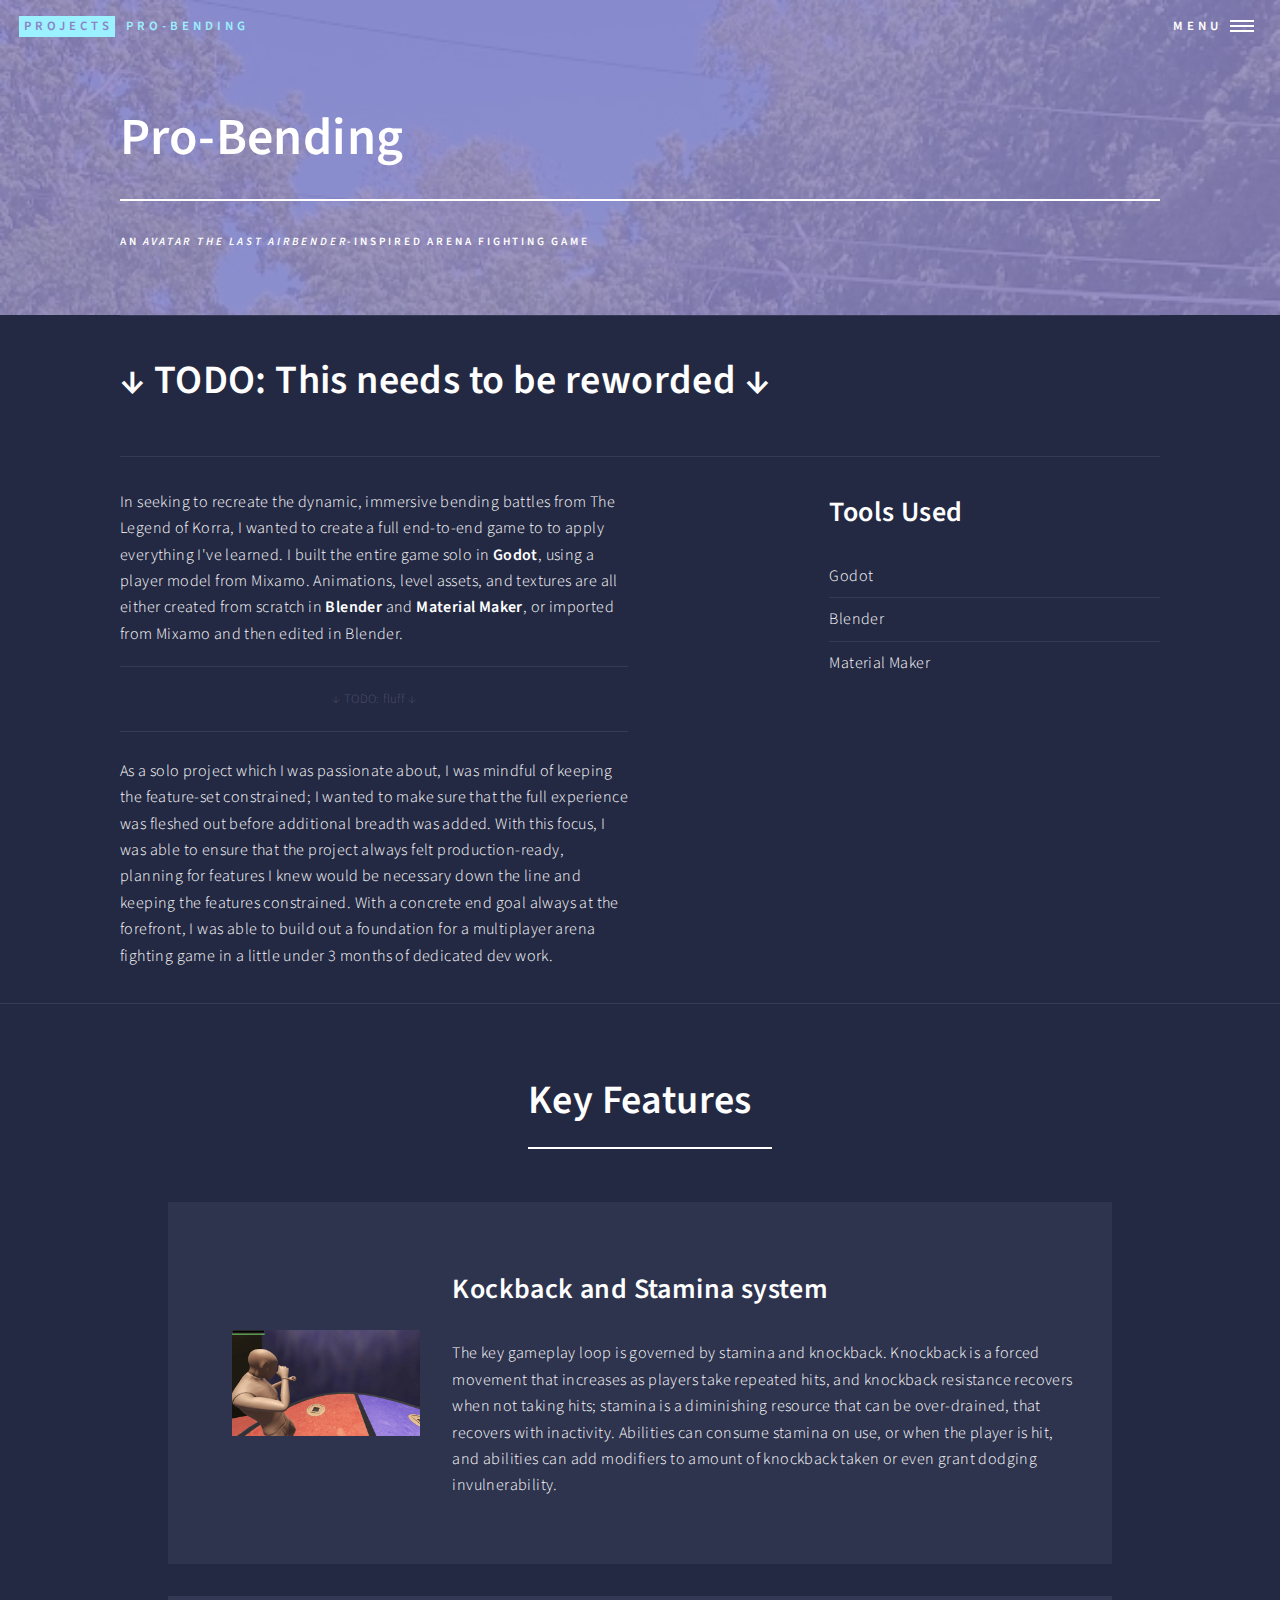
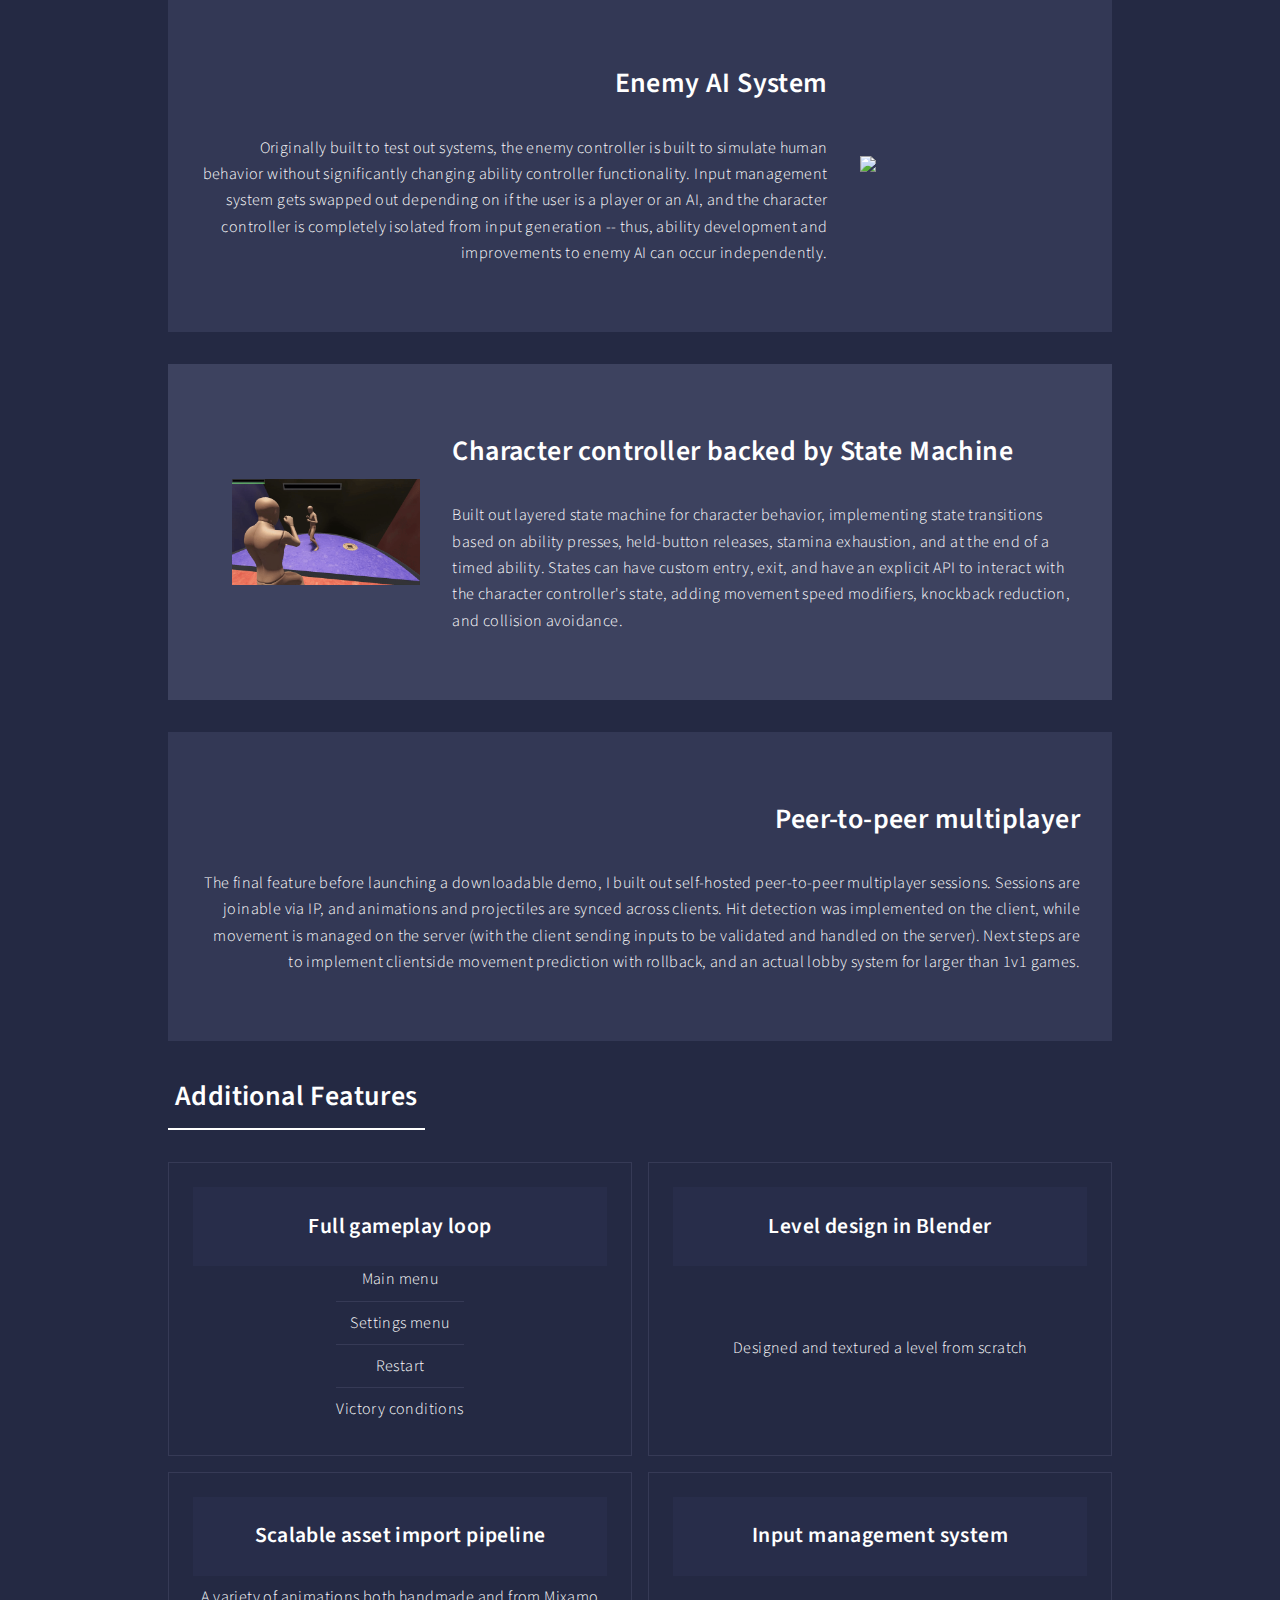
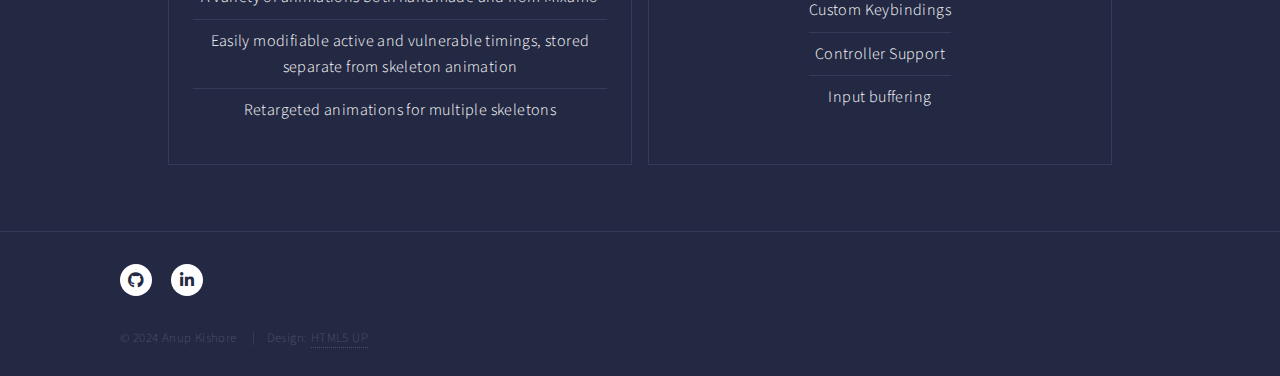
==== commit a5e42977: "Add demo gifs" ====
--- a/projects/pro-bending.html
+++ b/projects/pro-bending.html
@@ -35,271 +35,338 @@
   </head>
 
   <body class="is-preload">
-    <!-- TODO: We need better site nav -->
-    <section class="navbar">
-      <h2><a href="/">Anup Kishore | Website</a></h2>
-    </section>
-    <div id="wrapper" class="divided">
-      <section class="wrapper style1 align-left color6">
-        <!-- Header -->
+    <div id="wrapper">
+      <nav id="menu">
+        <ul class="links">
+          <li><a href="/">Home</a></li>
+          <li>
+            <a href="/projects/pro-bending.html" class="logo">
+              <strong>Project</strong>
+              <span>Pro-Bending</span>
+            </a>
+          </li>
+        </ul>
+      </nav>
+
+      <!-- Header -->
+      <header id="header" class="style2 alt">
+        <a href="/" class="logo"
+          ><strong>Projects</strong> <span>Pro-Bending</span>
+        </a>
+        <nav>
+          <a href="#menu">Menu</a>
+        </nav>
+      </header>
+
+      <section id="banner" class="short style2">
         <div class="inner">
-          <header>
+          <header class="major">
             <h1>Pro-Bending</h1>
+          </header>
+          <div class="content">
             <p>
               An <i>Avatar The Last Airbender</i>-inspired Arena fighting game
             </p>
-          </header>
-        </div>
-      </section>
-
-      <section
-        class="
-          spotlight
-          style1
-          orient-right
-          content-align-left
-          image-position-center
-        "
-      >
-        <!-- Background -->
-        <div class="content">
-          <header><h2>TODO: This needs to be reworded</h2></header>
-
-          <div>
-            <p>
-              In seeking to recreate the dynamic, immersive bending battles from
-              The Legend of Korra, I wanted to create a full end-to-end game to
-              to apply everything I've learned. I built the entire game solo in
-              <b>Godot</b>, using a player model from Mixamo. Animations, level
-              assets, and textures are all either created from scratch in
-              <b>Blender</b>, or imported from Mixamo and then edited in
-              Blender. As a solo project which I was passionate about, I was
-              mindful of keeping the feature-set constrained -- I wanted to make
-              sure that the full experience was fleshed out before additional
-              breadth was added. With this focus, I was able to ensure that the
-              project always felt production-ready, planning for features I knew
-              would be necessary down the line and keeping the features
-              constrained. With a concrete end goal always at the forefront, I
-              was able to build out a foundation for a multiplayer arena
-              fighting game in a little under 3 months of dedicated dev work.
-            </p>
           </div>
         </div>
-
-        <div class="image">
-          <!-- TODO: what should go here -->
-          <img src="../template/images/spotlight01.jpg" />
+        <!-- TODO: background image here -->
+        <div class="image"><img src="/images/anup.jpg" alt="" /></div>
+      </section>
+
+      <div id="main" class="split alt">
+        <!-- Summary -->
+        <div class="inner-kids inset-kids">
+          <section class="iso">
+            <h1>
+              &ShortDownArrow; TODO: This needs to be reworded &ShortDownArrow;
+            </h1>
+          </section>
+
+          <section>
+            <div class="content">
+              <div class="row">
+                <div class="col-6">
+                  <p>
+                    In seeking to recreate the dynamic, immersive bending
+                    battles from The Legend of Korra, I wanted to create a full
+                    end-to-end game to to apply everything I've learned. I built
+                    the entire game solo in <b>Godot</b>, using a player model
+                    from Mixamo. Animations, level assets, and textures are all
+                    either created from scratch in <b>Blender</b> and
+                    <b>Material Maker</b>, or imported from Mixamo and then
+                    edited in Blender.
+                  </p>
+
+                  <div
+                    class="annotation iso"
+                    style="
+                      text-align: center;
+                      padding: 2em 0 2em 0;
+                      margin-bottom: 2em;
+                      margin-top: -1em;
+                    "
+                  >
+                    &ShortDownArrow; TODO: fluff &ShortDownArrow;
+                  </div>
+
+                  <p>
+                    As a solo project which I was passionate about, I was
+                    mindful of keeping the feature-set constrained; I wanted to
+                    make sure that the full experience was fleshed out before
+                    additional breadth was added. With this focus, I was able to
+                    ensure that the project always felt production-ready,
+                    planning for features I knew would be necessary down the
+                    line and keeping the features constrained. With a concrete
+                    end goal always at the forefront, I was able to build out a
+                    foundation for a multiplayer arena fighting game in a little
+                    under 3 months of dedicated dev work.
+                  </p>
+                </div>
+
+                <!-- Spacer -->
+                <div class="col-2"></div>
+
+                <div class="col-4">
+                  <header>
+                    <h2>Tools Used</h2>
+                  </header>
+                  <ul class="alt">
+                    <li>Godot</li>
+                    <li>Blender</li>
+                    <li>Material Maker</li>
+                  </ul>
+                </div>
+              </div>
+            </div>
+
+            <!-- TODO: Overview image -->
+            <!-- <div class="image"> -->
+            <!-- <img src="/template/forty/images/spotlight01.jpg" /> -->
+            <!-- </div> -->
+          </section>
         </div>
-      </section>
-
-      <section class="wrapper style1 align-center">
-        <!-- Header -->
-        <div class="inner">
-          <header>
-            <h1>Key Features</h1>
-          </header>
-        </div>
-      </section>
-
-      <section
-        class="
-          spotlight
-          style1
-          orient-left
-          content-align-left
-          image-position-center
-        "
-      >
-        <!-- Knockback and Stamina system -->
-        <div class="content">
-          <header><h2>Kockback and Stamina system</h2></header>
-          <div>
-            <p>
-              The key gameplay loop is governed by stamina and knockback.
-              Knockback is a forced movement that increases as players take
-              repeated hits, and knockback resistance recovers when not taking
-              hits; stamina is a diminishing resource that can be over-drained,
-              that recovers with inactivity. Abilities can consume stamina on
-              use, or when the player is hit, and abilities can add modifiers to
-              amount of knockback taken or even grant dodging invulnerability.
-            </p>
-          </div>
-        </div>
-      </section>
-
-      <section
-        class="
-          spotlight
-          style1
-          orient-right
-          content-align-right
-          image-position-center
-        "
-      >
-        <!-- Enemy AI System -->
-        <div class="content">
-          <header>
-            <h2>Enemy AI System</h2>
-          </header>
-          <div>
-            <p>
-              Originally built to test out systems, the enemy controller is
-              built to simulate human behavior without significantly changing
-              ability controller functionality. Input management system gets
-              swapped out depending on if the user is a player or an AI, and the
-              character controller is completely isolated from input generation
-              -- thus, ability development and improvements to enemy AI can
-              occur independently.
-            </p>
-          </div>
-        </div>
-      </section>
-
-      <section
-        class="
-          spotlight
-          style1
-          orient-left
-          content-align-left
-          image-position-center
-        "
-      >
-        <!-- Character controller backed by State Machine -->
-        <div class="content">
-          <header>
-            <h2>Character controller backed by State Machine</h2>
-          </header>
-          <p>
-            Built out layered state machine for character behavior, implementing
-            state transitions based on ability presses, held-button releases,
-            stamina exhaustion, and at the end of a timed ability. States can
-            have custom entry, exit, and have an explicit API to interact with
-            the character controller's state, adding movement speed modifiers,
-            knockback reduction, and collision avoidance.
-          </p>
-        </div>
-      </section>
-
-      <section
-        class="
-          spotlight
-          style1
-          orient-left
-          content-align-right
-          image-position-center
-        "
-      >
-        <!-- Peer-to-peer multiplayer -->
-        <div class="content">
-          <header>
-            <h2>Peer-to-peer multiplayer</h2>
-          </header>
-          <!--
-          <ul class="alt">
-            <li>Hosting and joining games by IP</li>
-            <li>Replicated animations</li>
-            <li>Clientside hit detection</li>
-            <li>Server-authoritative movement</li>
-            <li>
-              <h6>
-                Future plans: Rollback netcode / clientside
-                movement prediction
-              </h6>
-            </li>
-          </ul>
-          -->
-          <p>
-            The final feature before launching a downloadable demo, I built out
-            self-hosted peer-to-peer multiplayer sessions. Sessions are joinable
-            via IP, and animations and projectiles are synced across clients.
-            Hit detection was implemented on the client, while movement is
-            managed on the server (with the client sending inputs to be
-            validated and handled on the server).
-
-            <!-- TODO: Do we want to keep next steps? -->
-            Next steps are to implement clientside movement prediction with
-            rollback, and an actual lobby system for larger than 1v1 games.
-          </p>
-        </div>
-      </section>
-
-      <section class="wrapper style2 align-center">
-        <!-- Additional Features -->
-        <div class="inner">
-          <div class="content">
-            <h2>Additional Features</h2>
-            <div class="items style1 big">
-              <!-- Full gameplay loop -->
-              <section>
-                <header>
-                  <h3>Full gameplay loop</h3>
+
+        <!-- Features -->
+
+        <div>
+          <div class="inner capped">
+            <div class="inset-kids">
+              <!-- Header -->
+              <header class="major inner">
+                <h1>Key Features</h1>
+              </header>
+
+              <section class="spotlights spaced">
+                <section class="spotlight">
+                  <div class="image">
+                    <img src="/images/pro-bending/base-punch.gif" />
+                  </div>
+                  <section class="content inner">
+                    <!-- Knockback and Stamina system -->
+                    <header>
+                      <h2>Kockback and Stamina system</h2>
+                    </header>
+                    <p>
+                      The key gameplay loop is governed by stamina and
+                      knockback. Knockback is a forced movement that increases
+                      as players take repeated hits, and knockback resistance
+                      recovers when not taking hits; stamina is a diminishing
+                      resource that can be over-drained, that recovers with
+                      inactivity. Abilities can consume stamina on use, or when
+                      the player is hit, and abilities can add modifiers to
+                      amount of knockback taken or even grant dodging
+                      invulnerability.
+                    </p>
+                  </section>
+                </section>
+
+                <section class="spotlight">
+                  <div class="image">
+                    <img src="/images/pro-bending/blocked-attack.gif" />
+                  </div>
+                  <section class="content inner">
+                    <!-- Enemy AI System -->
+                    <header>
+                      <h2>Enemy AI System</h2>
+                    </header>
+                    <p>
+                      Originally built to test out systems, the enemy controller
+                      is built to simulate human behavior without significantly
+                      changing ability controller functionality. Input
+                      management system gets swapped out depending on if the
+                      user is a player or an AI, and the character controller is
+                      completely isolated from input generation -- thus, ability
+                      development and improvements to enemy AI can occur
+                      independently.
+                    </p>
+                  </section>
+                </section>
+
+                <section class="spotlight">
+                  <div class="image">
+                    <img src="/images/pro-bending/partial-block.gif" />
+                  </div>
+                  <section class="content inner">
+                    <!-- Character controller backed by State Machine -->
+                    <header>
+                      <h2>Character controller backed by State Machine</h2>
+                    </header>
+                    <p>
+                      Built out layered state machine for character behavior,
+                      implementing state transitions based on ability presses,
+                      held-button releases, stamina exhaustion, and at the end
+                      of a timed ability. States can have custom entry, exit,
+                      and have an explicit API to interact with the character
+                      controller's state, adding movement speed modifiers,
+                      knockback reduction, and collision avoidance.
+                    </p>
+                  </section>
+                </section>
+
+                <section class="spotlight">
+                  <section class="content inner">
+                    <!-- TODO: gif for thsi -->
+                    <!-- <div class="image"> -->
+                    <!--   <img src="/images/pro-bending/multiplayer.gif" /> -->
+                    <!-- </div> -->
+                    <!-- Peer-to-peer multiplayer -->
+                    <header>
+                      <h2>Peer-to-peer multiplayer</h2>
+                    </header>
+                    <!--
+                      <ul class="alt">
+                      <li>Hosting and joining games by IP</li>
+                      <li>Replicated animations</li>
+                      <li>Clientside hit detection</li>
+                      <li>Server-authoritative movement</li>
+                      <li>
+                      <h6>
+                      Future plans: Rollback netcode / clientside
+                      movement prediction
+                      </h6>
+                      </li>
+                      </ul>
+                    -->
+                    <p>
+                      The final feature before launching a downloadable demo, I
+                      built out self-hosted peer-to-peer multiplayer sessions.
+                      Sessions are joinable via IP, and animations and
+                      projectiles are synced across clients. Hit detection was
+                      implemented on the client, while movement is managed on
+                      the server (with the client sending inputs to be validated
+                      and handled on the server).
+
+                      <!-- TODO: Do we want to keep next steps? -->
+                      Next steps are to implement clientside movement prediction
+                      with rollback, and an actual lobby system for larger than
+                      1v1 games.
+                    </p>
+                  </section>
+                </section>
+              </section>
+
+              <!-- Additional Features -->
+              <section class="">
+                <header class="major align-center">
+                  <h2>Additional Features</h2>
                 </header>
-                <div class="content align-center">
-                  <!-- <span class="icon style2 major fa-save" /> -->
-                  <p>Main menu, restart screen, and victory conditions</p>
-                </div>
-              </section>
-              <!-- Level design in Blender -->
-              <section>
-                <header>
-                  <h3>Level design in Blender</h3>
-                </header>
-                <div class="content align-center">
-                  <!-- <span class="icon style2 major fa-save" /> -->
-                  <p>Designed and textured a level from scratch</p>
-                </div>
-              </section>
-              <!-- Asset import pipeline -->
-              <section>
-                <div class="inner">
-                  <!-- <span class="icon style2 major fa-save" /> -->
-                  <h3>Scalable asset import pipeline</h3>
-                  <!-- <p> -->
-                  <!--   Managed multiple animations, handmade and from Mixamo, with -->
-                  <!--   active and vulnerable timings and retargeting, in an easy to -->
-                  <!--   modify structure -->
-                  <!-- </p> -->
-                  <div class="index">
-                    <section class="content">
-                      <div class="align-center">
-                        <ul class="alt">
-                          <li>
-                            A variety of animations both handmade and from
-                            Mixamo
-                          </li>
-                          <li>
-                            Easily modifiable active and vulnerable timings,
-                            stored separate from skeleton animation
-                          </li>
-                          <li>Retargeted animations for multiple skeletons</li>
-                        </ul>
-                      </div>
-                    </section>
-                  </div>
-                </div>
-              </section>
-              <!-- Input management system -->
-              <section>
-                <div class="inner">
-                  <!-- <span class="icon style2 major fa-save" /> -->
-                  <h3>Input management system</h3>
-                  <div class="index">
-                    <section>
-                      <div class="content align-center">
-                        <ul class="alt">
-                          <li>Custom Keybindings</li>
-                          <li>Controller Support</li>
-                          <li>Input buffering</li>
-                        </ul>
-                      </div>
-                    </section>
-                  </div>
+
+                <div
+                  class="grid align-center"
+                  style="grid-template: repeat(2, 1fr) / repeat(2, 1fr)"
+                >
+                  <section>
+                    <header>
+                      <h3>Full gameplay loop</h3>
+                    </header>
+                    <!-- <span class="icon style2 major fa-save" /> -->
+
+                    <div class="content">
+                      <ul class="alt">
+                        <li>Main menu</li>
+                        <li>Settings menu</li>
+                        <li>Restart</li>
+                        <li>Victory conditions</li>
+                      </ul>
+                    </div>
+                  </section>
+                  <section>
+                    <header>
+                      <h3>Level design in Blender</h3>
+                    </header>
+                    <!-- <span class="icon style2 major fa-save" /> -->
+                    <div class="content">
+                      <p>Designed and textured a level from scratch</p>
+                    </div>
+                  </section>
+                  <section>
+                    <!-- <span class="icon style2 major fa-save" /> -->
+                    <header>
+                      <h3>Scalable asset import pipeline</h3>
+                    </header>
+                    <!-- <p> -->
+                    <!--   Managed multiple animations, handmade and from Mixamo, with -->
+                    <!--   active and vulnerable timings and retargeting, in an easy to -->
+                    <!--   modify structure -->
+                    <!-- </p> -->
+                    <div class="content">
+                      <ul class="alt">
+                        <li>
+                          A variety of animations both handmade and from Mixamo
+                        </li>
+                        <li>
+                          Easily modifiable active and vulnerable timings,
+                          stored separate from skeleton animation
+                        </li>
+                        <li>Retargeted animations for multiple skeletons</li>
+                      </ul>
+                    </div>
+                  </section>
+                  <section>
+                    <!-- <span class="icon style2 major fa-save" /> -->
+                    <header>
+                      <h3>Input management system</h3>
+                    </header>
+                    <div class="content">
+                      <ul class="alt">
+                        <li>Custom Keybindings</li>
+                        <li>Controller Support</li>
+                        <li>Input buffering</li>
+                      </ul>
+                    </div>
+                  </section>
                 </div>
               </section>
             </div>
           </div>
         </div>
-      </section>
+      </div>
+
+      <!-- Footer -->
+      <footer id="footer">
+        <div class="inner">
+          <ul class="icons">
+            <li>
+              <a
+                href="https://github.com/anup-the-magic"
+                class="icon brands alt fa-github"
+                ><span class="label">GitHub</span></a
+              >
+            </li>
+            <li>
+              <a
+                href="https://www.linkedin.com/in/anup-kishore-76b84394/"
+                class="icon brands alt fa-linkedin-in"
+                ><span class="label">LinkedIn</span></a
+              >
+            </li>
+          </ul>
+          <ul class="copyright">
+            <li>&copy; 2024 Anup Kishore</li>
+            <li>Design: <a href="https://html5up.net">HTML5 UP</a></li>
+          </ul>
+        </div>
+      </footer>
     </div>
 
     <!-- Scripts -->
--- a/template/forty/assets/css/main.css
+++ b/template/forty/assets/css/main.css
@@ -382,1557 +382,6 @@
   text-align: right;
 }
 
-/* Row */
-.row {
-  display: flex;
-  flex-wrap: wrap;
-  box-sizing: border-box;
-  align-items: stretch;
-}
-.row > * {
-  box-sizing: border-box;
-}
-.row.gtr-uniform > * > :last-child {
-  margin-bottom: 0;
-}
-.row.aln-left {
-  justify-content: flex-start;
-}
-.row.aln-center {
-  justify-content: center;
-}
-.row.aln-right {
-  justify-content: flex-end;
-}
-.row.aln-top {
-  align-items: flex-start;
-}
-.row.aln-middle {
-  align-items: center;
-}
-.row.aln-bottom {
-  align-items: flex-end;
-}
-.row > .imp {
-  order: -1;
-}
-.row > .col-1 {
-  width: 8.3333333333%;
-}
-.row > .off-1 {
-  margin-left: 8.3333333333%;
-}
-.row > .col-2 {
-  width: 16.6666666667%;
-}
-.row > .off-2 {
-  margin-left: 16.6666666667%;
-}
-.row > .col-3 {
-  width: 25%;
-}
-.row > .off-3 {
-  margin-left: 25%;
-}
-.row > .col-4 {
-  width: 33.3333333333%;
-}
-.row > .off-4 {
-  margin-left: 33.3333333333%;
-}
-.row > .col-5 {
-  width: 41.6666666667%;
-}
-.row > .off-5 {
-  margin-left: 41.6666666667%;
-}
-.row > .col-6 {
-  width: 50%;
-}
-.row > .off-6 {
-  margin-left: 50%;
-}
-.row > .col-7 {
-  width: 58.3333333333%;
-}
-.row > .off-7 {
-  margin-left: 58.3333333333%;
-}
-.row > .col-8 {
-  width: 66.6666666667%;
-}
-.row > .off-8 {
-  margin-left: 66.6666666667%;
-}
-.row > .col-9 {
-  width: 75%;
-}
-.row > .off-9 {
-  margin-left: 75%;
-}
-.row > .col-10 {
-  width: 83.3333333333%;
-}
-.row > .off-10 {
-  margin-left: 83.3333333333%;
-}
-.row > .col-11 {
-  width: 91.6666666667%;
-}
-.row > .off-11 {
-  margin-left: 91.6666666667%;
-}
-.row > .col-12 {
-  width: 100%;
-}
-.row > .off-12 {
-  margin-left: 100%;
-}
-.row.gtr-0 {
-  margin-top: 0;
-  margin-left: 0em;
-}
-.row.gtr-0 > * {
-  padding: 0 0 0 0em;
-}
-.row.gtr-0.gtr-uniform {
-  margin-top: 0em;
-}
-.row.gtr-0.gtr-uniform > * {
-  padding-top: 0em;
-}
-.row.gtr-25 {
-  margin-top: 0;
-  margin-left: -0.5em;
-}
-.row.gtr-25 > * {
-  padding: 0 0 0 0.5em;
-}
-.row.gtr-25.gtr-uniform {
-  margin-top: -0.5em;
-}
-.row.gtr-25.gtr-uniform > * {
-  padding-top: 0.5em;
-}
-.row.gtr-50 {
-  margin-top: 0;
-  margin-left: -1em;
-}
-.row.gtr-50 > * {
-  padding: 0 0 0 1em;
-}
-.row.gtr-50.gtr-uniform {
-  margin-top: -1em;
-}
-.row.gtr-50.gtr-uniform > * {
-  padding-top: 1em;
-}
-.row {
-  margin-top: 0;
-  margin-left: -2em;
-}
-.row > * {
-  padding: 0 0 0 2em;
-}
-.row.gtr-uniform {
-  margin-top: -2em;
-}
-.row.gtr-uniform > * {
-  padding-top: 2em;
-}
-.row.gtr-150 {
-  margin-top: 0;
-  margin-left: -3em;
-}
-.row.gtr-150 > * {
-  padding: 0 0 0 3em;
-}
-.row.gtr-150.gtr-uniform {
-  margin-top: -3em;
-}
-.row.gtr-150.gtr-uniform > * {
-  padding-top: 3em;
-}
-.row.gtr-200 {
-  margin-top: 0;
-  margin-left: -4em;
-}
-.row.gtr-200 > * {
-  padding: 0 0 0 4em;
-}
-.row.gtr-200.gtr-uniform {
-  margin-top: -4em;
-}
-.row.gtr-200.gtr-uniform > * {
-  padding-top: 4em;
-}
-@media screen and (max-width: 1680px) {
-  .row {
-    display: flex;
-    flex-wrap: wrap;
-    box-sizing: border-box;
-    align-items: stretch;
-  }
-  .row > * {
-    box-sizing: border-box;
-  }
-  .row.gtr-uniform > * > :last-child {
-    margin-bottom: 0;
-  }
-  .row.aln-left {
-    justify-content: flex-start;
-  }
-  .row.aln-center {
-    justify-content: center;
-  }
-  .row.aln-right {
-    justify-content: flex-end;
-  }
-  .row.aln-top {
-    align-items: flex-start;
-  }
-  .row.aln-middle {
-    align-items: center;
-  }
-  .row.aln-bottom {
-    align-items: flex-end;
-  }
-  .row > .imp-xlarge {
-    order: -1;
-  }
-  .row > .col-1-xlarge {
-    width: 8.3333333333%;
-  }
-  .row > .off-1-xlarge {
-    margin-left: 8.3333333333%;
-  }
-  .row > .col-2-xlarge {
-    width: 16.6666666667%;
-  }
-  .row > .off-2-xlarge {
-    margin-left: 16.6666666667%;
-  }
-  .row > .col-3-xlarge {
-    width: 25%;
-  }
-  .row > .off-3-xlarge {
-    margin-left: 25%;
-  }
-  .row > .col-4-xlarge {
-    width: 33.3333333333%;
-  }
-  .row > .off-4-xlarge {
-    margin-left: 33.3333333333%;
-  }
-  .row > .col-5-xlarge {
-    width: 41.6666666667%;
-  }
-  .row > .off-5-xlarge {
-    margin-left: 41.6666666667%;
-  }
-  .row > .col-6-xlarge {
-    width: 50%;
-  }
-  .row > .off-6-xlarge {
-    margin-left: 50%;
-  }
-  .row > .col-7-xlarge {
-    width: 58.3333333333%;
-  }
-  .row > .off-7-xlarge {
-    margin-left: 58.3333333333%;
-  }
-  .row > .col-8-xlarge {
-    width: 66.6666666667%;
-  }
-  .row > .off-8-xlarge {
-    margin-left: 66.6666666667%;
-  }
-  .row > .col-9-xlarge {
-    width: 75%;
-  }
-  .row > .off-9-xlarge {
-    margin-left: 75%;
-  }
-  .row > .col-10-xlarge {
-    width: 83.3333333333%;
-  }
-  .row > .off-10-xlarge {
-    margin-left: 83.3333333333%;
-  }
-  .row > .col-11-xlarge {
-    width: 91.6666666667%;
-  }
-  .row > .off-11-xlarge {
-    margin-left: 91.6666666667%;
-  }
-  .row > .col-12-xlarge {
-    width: 100%;
-  }
-  .row > .off-12-xlarge {
-    margin-left: 100%;
-  }
-  .row.gtr-0 {
-    margin-top: 0;
-    margin-left: 0em;
-  }
-  .row.gtr-0 > * {
-    padding: 0 0 0 0em;
-  }
-  .row.gtr-0.gtr-uniform {
-    margin-top: 0em;
-  }
-  .row.gtr-0.gtr-uniform > * {
-    padding-top: 0em;
-  }
-  .row.gtr-25 {
-    margin-top: 0;
-    margin-left: -0.5em;
-  }
-  .row.gtr-25 > * {
-    padding: 0 0 0 0.5em;
-  }
-  .row.gtr-25.gtr-uniform {
-    margin-top: -0.5em;
-  }
-  .row.gtr-25.gtr-uniform > * {
-    padding-top: 0.5em;
-  }
-  .row.gtr-50 {
-    margin-top: 0;
-    margin-left: -1em;
-  }
-  .row.gtr-50 > * {
-    padding: 0 0 0 1em;
-  }
-  .row.gtr-50.gtr-uniform {
-    margin-top: -1em;
-  }
-  .row.gtr-50.gtr-uniform > * {
-    padding-top: 1em;
-  }
-  .row {
-    margin-top: 0;
-    margin-left: -2em;
-  }
-  .row > * {
-    padding: 0 0 0 2em;
-  }
-  .row.gtr-uniform {
-    margin-top: -2em;
-  }
-  .row.gtr-uniform > * {
-    padding-top: 2em;
-  }
-  .row.gtr-150 {
-    margin-top: 0;
-    margin-left: -3em;
-  }
-  .row.gtr-150 > * {
-    padding: 0 0 0 3em;
-  }
-  .row.gtr-150.gtr-uniform {
-    margin-top: -3em;
-  }
-  .row.gtr-150.gtr-uniform > * {
-    padding-top: 3em;
-  }
-  .row.gtr-200 {
-    margin-top: 0;
-    margin-left: -4em;
-  }
-  .row.gtr-200 > * {
-    padding: 0 0 0 4em;
-  }
-  .row.gtr-200.gtr-uniform {
-    margin-top: -4em;
-  }
-  .row.gtr-200.gtr-uniform > * {
-    padding-top: 4em;
-  }
-}
-@media screen and (max-width: 1280px) {
-  .row {
-    display: flex;
-    flex-wrap: wrap;
-    box-sizing: border-box;
-    align-items: stretch;
-  }
-  .row > * {
-    box-sizing: border-box;
-  }
-  .row.gtr-uniform > * > :last-child {
-    margin-bottom: 0;
-  }
-  .row.aln-left {
-    justify-content: flex-start;
-  }
-  .row.aln-center {
-    justify-content: center;
-  }
-  .row.aln-right {
-    justify-content: flex-end;
-  }
-  .row.aln-top {
-    align-items: flex-start;
-  }
-  .row.aln-middle {
-    align-items: center;
-  }
-  .row.aln-bottom {
-    align-items: flex-end;
-  }
-  .row > .imp-large {
-    order: -1;
-  }
-  .row > .col-1-large {
-    width: 8.3333333333%;
-  }
-  .row > .off-1-large {
-    margin-left: 8.3333333333%;
-  }
-  .row > .col-2-large {
-    width: 16.6666666667%;
-  }
-  .row > .off-2-large {
-    margin-left: 16.6666666667%;
-  }
-  .row > .col-3-large {
-    width: 25%;
-  }
-  .row > .off-3-large {
-    margin-left: 25%;
-  }
-  .row > .col-4-large {
-    width: 33.3333333333%;
-  }
-  .row > .off-4-large {
-    margin-left: 33.3333333333%;
-  }
-  .row > .col-5-large {
-    width: 41.6666666667%;
-  }
-  .row > .off-5-large {
-    margin-left: 41.6666666667%;
-  }
-  .row > .col-6-large {
-    width: 50%;
-  }
-  .row > .off-6-large {
-    margin-left: 50%;
-  }
-  .row > .col-7-large {
-    width: 58.3333333333%;
-  }
-  .row > .off-7-large {
-    margin-left: 58.3333333333%;
-  }
-  .row > .col-8-large {
-    width: 66.6666666667%;
-  }
-  .row > .off-8-large {
-    margin-left: 66.6666666667%;
-  }
-  .row > .col-9-large {
-    width: 75%;
-  }
-  .row > .off-9-large {
-    margin-left: 75%;
-  }
-  .row > .col-10-large {
-    width: 83.3333333333%;
-  }
-  .row > .off-10-large {
-    margin-left: 83.3333333333%;
-  }
-  .row > .col-11-large {
-    width: 91.6666666667%;
-  }
-  .row > .off-11-large {
-    margin-left: 91.6666666667%;
-  }
-  .row > .col-12-large {
-    width: 100%;
-  }
-  .row > .off-12-large {
-    margin-left: 100%;
-  }
-  .row.gtr-0 {
-    margin-top: 0;
-    margin-left: 0em;
-  }
-  .row.gtr-0 > * {
-    padding: 0 0 0 0em;
-  }
-  .row.gtr-0.gtr-uniform {
-    margin-top: 0em;
-  }
-  .row.gtr-0.gtr-uniform > * {
-    padding-top: 0em;
-  }
-  .row.gtr-25 {
-    margin-top: 0;
-    margin-left: -0.375em;
-  }
-  .row.gtr-25 > * {
-    padding: 0 0 0 0.375em;
-  }
-  .row.gtr-25.gtr-uniform {
-    margin-top: -0.375em;
-  }
-  .row.gtr-25.gtr-uniform > * {
-    padding-top: 0.375em;
-  }
-  .row.gtr-50 {
-    margin-top: 0;
-    margin-left: -0.75em;
-  }
-  .row.gtr-50 > * {
-    padding: 0 0 0 0.75em;
-  }
-  .row.gtr-50.gtr-uniform {
-    margin-top: -0.75em;
-  }
-  .row.gtr-50.gtr-uniform > * {
-    padding-top: 0.75em;
-  }
-  .row {
-    margin-top: 0;
-    margin-left: -1.5em;
-  }
-  .row > * {
-    padding: 0 0 0 1.5em;
-  }
-  .row.gtr-uniform {
-    margin-top: -1.5em;
-  }
-  .row.gtr-uniform > * {
-    padding-top: 1.5em;
-  }
-  .row.gtr-150 {
-    margin-top: 0;
-    margin-left: -2.25em;
-  }
-  .row.gtr-150 > * {
-    padding: 0 0 0 2.25em;
-  }
-  .row.gtr-150.gtr-uniform {
-    margin-top: -2.25em;
-  }
-  .row.gtr-150.gtr-uniform > * {
-    padding-top: 2.25em;
-  }
-  .row.gtr-200 {
-    margin-top: 0;
-    margin-left: -3em;
-  }
-  .row.gtr-200 > * {
-    padding: 0 0 0 3em;
-  }
-  .row.gtr-200.gtr-uniform {
-    margin-top: -3em;
-  }
-  .row.gtr-200.gtr-uniform > * {
-    padding-top: 3em;
-  }
-}
-@media screen and (max-width: 980px) {
-  .row {
-    display: flex;
-    flex-wrap: wrap;
-    box-sizing: border-box;
-    align-items: stretch;
-  }
-  .row > * {
-    box-sizing: border-box;
-  }
-  .row.gtr-uniform > * > :last-child {
-    margin-bottom: 0;
-  }
-  .row.aln-left {
-    justify-content: flex-start;
-  }
-  .row.aln-center {
-    justify-content: center;
-  }
-  .row.aln-right {
-    justify-content: flex-end;
-  }
-  .row.aln-top {
-    align-items: flex-start;
-  }
-  .row.aln-middle {
-    align-items: center;
-  }
-  .row.aln-bottom {
-    align-items: flex-end;
-  }
-  .row > .imp-medium {
-    order: -1;
-  }
-  .row > .col-1-medium {
-    width: 8.3333333333%;
-  }
-  .row > .off-1-medium {
-    margin-left: 8.3333333333%;
-  }
-  .row > .col-2-medium {
-    width: 16.6666666667%;
-  }
-  .row > .off-2-medium {
-    margin-left: 16.6666666667%;
-  }
-  .row > .col-3-medium {
-    width: 25%;
-  }
-  .row > .off-3-medium {
-    margin-left: 25%;
-  }
-  .row > .col-4-medium {
-    width: 33.3333333333%;
-  }
-  .row > .off-4-medium {
-    margin-left: 33.3333333333%;
-  }
-  .row > .col-5-medium {
-    width: 41.6666666667%;
-  }
-  .row > .off-5-medium {
-    margin-left: 41.6666666667%;
-  }
-  .row > .col-6-medium {
-    width: 50%;
-  }
-  .row > .off-6-medium {
-    margin-left: 50%;
-  }
-  .row > .col-7-medium {
-    width: 58.3333333333%;
-  }
-  .row > .off-7-medium {
-    margin-left: 58.3333333333%;
-  }
-  .row > .col-8-medium {
-    width: 66.6666666667%;
-  }
-  .row > .off-8-medium {
-    margin-left: 66.6666666667%;
-  }
-  .row > .col-9-medium {
-    width: 75%;
-  }
-  .row > .off-9-medium {
-    margin-left: 75%;
-  }
-  .row > .col-10-medium {
-    width: 83.3333333333%;
-  }
-  .row > .off-10-medium {
-    margin-left: 83.3333333333%;
-  }
-  .row > .col-11-medium {
-    width: 91.6666666667%;
-  }
-  .row > .off-11-medium {
-    margin-left: 91.6666666667%;
-  }
-  .row > .col-12-medium {
-    width: 100%;
-  }
-  .row > .off-12-medium {
-    margin-left: 100%;
-  }
-  .row.gtr-0 {
-    margin-top: 0;
-    margin-left: 0em;
-  }
-  .row.gtr-0 > * {
-    padding: 0 0 0 0em;
-  }
-  .row.gtr-0.gtr-uniform {
-    margin-top: 0em;
-  }
-  .row.gtr-0.gtr-uniform > * {
-    padding-top: 0em;
-  }
-  .row.gtr-25 {
-    margin-top: 0;
-    margin-left: -0.375em;
-  }
-  .row.gtr-25 > * {
-    padding: 0 0 0 0.375em;
-  }
-  .row.gtr-25.gtr-uniform {
-    margin-top: -0.375em;
-  }
-  .row.gtr-25.gtr-uniform > * {
-    padding-top: 0.375em;
-  }
-  .row.gtr-50 {
-    margin-top: 0;
-    margin-left: -0.75em;
-  }
-  .row.gtr-50 > * {
-    padding: 0 0 0 0.75em;
-  }
-  .row.gtr-50.gtr-uniform {
-    margin-top: -0.75em;
-  }
-  .row.gtr-50.gtr-uniform > * {
-    padding-top: 0.75em;
-  }
-  .row {
-    margin-top: 0;
-    margin-left: -1.5em;
-  }
-  .row > * {
-    padding: 0 0 0 1.5em;
-  }
-  .row.gtr-uniform {
-    margin-top: -1.5em;
-  }
-  .row.gtr-uniform > * {
-    padding-top: 1.5em;
-  }
-  .row.gtr-150 {
-    margin-top: 0;
-    margin-left: -2.25em;
-  }
-  .row.gtr-150 > * {
-    padding: 0 0 0 2.25em;
-  }
-  .row.gtr-150.gtr-uniform {
-    margin-top: -2.25em;
-  }
-  .row.gtr-150.gtr-uniform > * {
-    padding-top: 2.25em;
-  }
-  .row.gtr-200 {
-    margin-top: 0;
-    margin-left: -3em;
-  }
-  .row.gtr-200 > * {
-    padding: 0 0 0 3em;
-  }
-  .row.gtr-200.gtr-uniform {
-    margin-top: -3em;
-  }
-  .row.gtr-200.gtr-uniform > * {
-    padding-top: 3em;
-  }
-}
-@media screen and (max-width: 736px) {
-  .row {
-    display: flex;
-    flex-wrap: wrap;
-    box-sizing: border-box;
-    align-items: stretch;
-  }
-  .row > * {
-    box-sizing: border-box;
-  }
-  .row.gtr-uniform > * > :last-child {
-    margin-bottom: 0;
-  }
-  .row.aln-left {
-    justify-content: flex-start;
-  }
-  .row.aln-center {
-    justify-content: center;
-  }
-  .row.aln-right {
-    justify-content: flex-end;
-  }
-  .row.aln-top {
-    align-items: flex-start;
-  }
-  .row.aln-middle {
-    align-items: center;
-  }
-  .row.aln-bottom {
-    align-items: flex-end;
-  }
-  .row > .imp-small {
-    order: -1;
-  }
-  .row > .col-1-small {
-    width: 8.3333333333%;
-  }
-  .row > .off-1-small {
-    margin-left: 8.3333333333%;
-  }
-  .row > .col-2-small {
-    width: 16.6666666667%;
-  }
-  .row > .off-2-small {
-    margin-left: 16.6666666667%;
-  }
-  .row > .col-3-small {
-    width: 25%;
-  }
-  .row > .off-3-small {
-    margin-left: 25%;
-  }
-  .row > .col-4-small {
-    width: 33.3333333333%;
-  }
-  .row > .off-4-small {
-    margin-left: 33.3333333333%;
-  }
-  .row > .col-5-small {
-    width: 41.6666666667%;
-  }
-  .row > .off-5-small {
-    margin-left: 41.6666666667%;
-  }
-  .row > .col-6-small {
-    width: 50%;
-  }
-  .row > .off-6-small {
-    margin-left: 50%;
-  }
-  .row > .col-7-small {
-    width: 58.3333333333%;
-  }
-  .row > .off-7-small {
-    margin-left: 58.3333333333%;
-  }
-  .row > .col-8-small {
-    width: 66.6666666667%;
-  }
-  .row > .off-8-small {
-    margin-left: 66.6666666667%;
-  }
-  .row > .col-9-small {
-    width: 75%;
-  }
-  .row > .off-9-small {
-    margin-left: 75%;
-  }
-  .row > .col-10-small {
-    width: 83.3333333333%;
-  }
-  .row > .off-10-small {
-    margin-left: 83.3333333333%;
-  }
-  .row > .col-11-small {
-    width: 91.6666666667%;
-  }
-  .row > .off-11-small {
-    margin-left: 91.6666666667%;
-  }
-  .row > .col-12-small {
-    width: 100%;
-  }
-  .row > .off-12-small {
-    margin-left: 100%;
-  }
-  .row.gtr-0 {
-    margin-top: 0;
-    margin-left: 0em;
-  }
-  .row.gtr-0 > * {
-    padding: 0 0 0 0em;
-  }
-  .row.gtr-0.gtr-uniform {
-    margin-top: 0em;
-  }
-  .row.gtr-0.gtr-uniform > * {
-    padding-top: 0em;
-  }
-  .row.gtr-25 {
-    margin-top: 0;
-    margin-left: -0.3125em;
-  }
-  .row.gtr-25 > * {
-    padding: 0 0 0 0.3125em;
-  }
-  .row.gtr-25.gtr-uniform {
-    margin-top: -0.3125em;
-  }
-  .row.gtr-25.gtr-uniform > * {
-    padding-top: 0.3125em;
-  }
-  .row.gtr-50 {
-    margin-top: 0;
-    margin-left: -0.625em;
-  }
-  .row.gtr-50 > * {
-    padding: 0 0 0 0.625em;
-  }
-  .row.gtr-50.gtr-uniform {
-    margin-top: -0.625em;
-  }
-  .row.gtr-50.gtr-uniform > * {
-    padding-top: 0.625em;
-  }
-  .row {
-    margin-top: 0;
-    margin-left: -1.25em;
-  }
-  .row > * {
-    padding: 0 0 0 1.25em;
-  }
-  .row.gtr-uniform {
-    margin-top: -1.25em;
-  }
-  .row.gtr-uniform > * {
-    padding-top: 1.25em;
-  }
-  .row.gtr-150 {
-    margin-top: 0;
-    margin-left: -1.875em;
-  }
-  .row.gtr-150 > * {
-    padding: 0 0 0 1.875em;
-  }
-  .row.gtr-150.gtr-uniform {
-    margin-top: -1.875em;
-  }
-  .row.gtr-150.gtr-uniform > * {
-    padding-top: 1.875em;
-  }
-  .row.gtr-200 {
-    margin-top: 0;
-    margin-left: -2.5em;
-  }
-  .row.gtr-200 > * {
-    padding: 0 0 0 2.5em;
-  }
-  .row.gtr-200.gtr-uniform {
-    margin-top: -2.5em;
-  }
-  .row.gtr-200.gtr-uniform > * {
-    padding-top: 2.5em;
-  }
-}
-@media screen and (max-width: 480px) {
-  .row {
-    display: flex;
-    flex-wrap: wrap;
-    box-sizing: border-box;
-    align-items: stretch;
-  }
-  .row > * {
-    box-sizing: border-box;
-  }
-  .row.gtr-uniform > * > :last-child {
-    margin-bottom: 0;
-  }
-  .row.aln-left {
-    justify-content: flex-start;
-  }
-  .row.aln-center {
-    justify-content: center;
-  }
-  .row.aln-right {
-    justify-content: flex-end;
-  }
-  .row.aln-top {
-    align-items: flex-start;
-  }
-  .row.aln-middle {
-    align-items: center;
-  }
-  .row.aln-bottom {
-    align-items: flex-end;
-  }
-  .row > .imp-xsmall {
-    order: -1;
-  }
-  .row > .col-1-xsmall {
-    width: 8.3333333333%;
-  }
-  .row > .off-1-xsmall {
-    margin-left: 8.3333333333%;
-  }
-  .row > .col-2-xsmall {
-    width: 16.6666666667%;
-  }
-  .row > .off-2-xsmall {
-    margin-left: 16.6666666667%;
-  }
-  .row > .col-3-xsmall {
-    width: 25%;
-  }
-  .row > .off-3-xsmall {
-    margin-left: 25%;
-  }
-  .row > .col-4-xsmall {
-    width: 33.3333333333%;
-  }
-  .row > .off-4-xsmall {
-    margin-left: 33.3333333333%;
-  }
-  .row > .col-5-xsmall {
-    width: 41.6666666667%;
-  }
-  .row > .off-5-xsmall {
-    margin-left: 41.6666666667%;
-  }
-  .row > .col-6-xsmall {
-    width: 50%;
-  }
-  .row > .off-6-xsmall {
-    margin-left: 50%;
-  }
-  .row > .col-7-xsmall {
-    width: 58.3333333333%;
-  }
-  .row > .off-7-xsmall {
-    margin-left: 58.3333333333%;
-  }
-  .row > .col-8-xsmall {
-    width: 66.6666666667%;
-  }
-  .row > .off-8-xsmall {
-    margin-left: 66.6666666667%;
-  }
-  .row > .col-9-xsmall {
-    width: 75%;
-  }
-  .row > .off-9-xsmall {
-    margin-left: 75%;
-  }
-  .row > .col-10-xsmall {
-    width: 83.3333333333%;
-  }
-  .row > .off-10-xsmall {
-    margin-left: 83.3333333333%;
-  }
-  .row > .col-11-xsmall {
-    width: 91.6666666667%;
-  }
-  .row > .off-11-xsmall {
-    margin-left: 91.6666666667%;
-  }
-  .row > .col-12-xsmall {
-    width: 100%;
-  }
-  .row > .off-12-xsmall {
-    margin-left: 100%;
-  }
-  .row.gtr-0 {
-    margin-top: 0;
-    margin-left: 0em;
-  }
-  .row.gtr-0 > * {
-    padding: 0 0 0 0em;
-  }
-  .row.gtr-0.gtr-uniform {
-    margin-top: 0em;
-  }
-  .row.gtr-0.gtr-uniform > * {
-    padding-top: 0em;
-  }
-  .row.gtr-25 {
-    margin-top: 0;
-    margin-left: -0.3125em;
-  }
-  .row.gtr-25 > * {
-    padding: 0 0 0 0.3125em;
-  }
-  .row.gtr-25.gtr-uniform {
-    margin-top: -0.3125em;
-  }
-  .row.gtr-25.gtr-uniform > * {
-    padding-top: 0.3125em;
-  }
-  .row.gtr-50 {
-    margin-top: 0;
-    margin-left: -0.625em;
-  }
-  .row.gtr-50 > * {
-    padding: 0 0 0 0.625em;
-  }
-  .row.gtr-50.gtr-uniform {
-    margin-top: -0.625em;
-  }
-  .row.gtr-50.gtr-uniform > * {
-    padding-top: 0.625em;
-  }
-  .row {
-    margin-top: 0;
-    margin-left: -1.25em;
-  }
-  .row > * {
-    padding: 0 0 0 1.25em;
-  }
-  .row.gtr-uniform {
-    margin-top: -1.25em;
-  }
-  .row.gtr-uniform > * {
-    padding-top: 1.25em;
-  }
-  .row.gtr-150 {
-    margin-top: 0;
-    margin-left: -1.875em;
-  }
-  .row.gtr-150 > * {
-    padding: 0 0 0 1.875em;
-  }
-  .row.gtr-150.gtr-uniform {
-    margin-top: -1.875em;
-  }
-  .row.gtr-150.gtr-uniform > * {
-    padding-top: 1.875em;
-  }
-  .row.gtr-200 {
-    margin-top: 0;
-    margin-left: -2.5em;
-  }
-  .row.gtr-200 > * {
-    padding: 0 0 0 2.5em;
-  }
-  .row.gtr-200.gtr-uniform {
-    margin-top: -2.5em;
-  }
-  .row.gtr-200.gtr-uniform > * {
-    padding-top: 2.5em;
-  }
-}
-
-/* Section/Article */
-section.special,
-article.special {
-  text-align: center;
-}
-
-header.major {
-  width: -moz-max-content;
-  width: -webkit-max-content;
-  width: -ms-max-content;
-  width: max-content;
-  margin-bottom: 2em;
-}
-header.major > :first-child {
-  margin-bottom: 0;
-  width: calc(100% + 0.5em);
-}
-header.major > :first-child:after {
-  content: "";
-  background-color: #ffffff;
-  display: block;
-  height: 2px;
-  margin: 0.325em 0 0.5em 0;
-  width: 100%;
-}
-header.major > p {
-  font-size: 0.7em;
-  font-weight: 600;
-  letter-spacing: 0.25em;
-  margin-bottom: 0;
-  text-transform: uppercase;
-}
-body.is-ie header.major > :first-child:after {
-  max-width: 9em;
-}
-body.is-ie header.major > h1:after {
-  max-width: 100% !important;
-}
-@media screen and (max-width: 736px) {
-  header.major > p br {
-    display: none;
-  }
-}
-
-/* Form */
-form {
-  margin: 0 0 2em 0;
-}
-form > :last-child {
-  margin-bottom: 0;
-}
-form > .fields {
-  display: -moz-flex;
-  display: -webkit-flex;
-  display: -ms-flex;
-  display: flex;
-  -moz-flex-wrap: wrap;
-  -webkit-flex-wrap: wrap;
-  -ms-flex-wrap: wrap;
-  flex-wrap: wrap;
-  width: calc(100% + 3em);
-  margin: -1.5em 0 2em -1.5em;
-}
-form > .fields > .field {
-  -moz-flex-grow: 0;
-  -webkit-flex-grow: 0;
-  -ms-flex-grow: 0;
-  flex-grow: 0;
-  -moz-flex-shrink: 0;
-  -webkit-flex-shrink: 0;
-  -ms-flex-shrink: 0;
-  flex-shrink: 0;
-  padding: 1.5em 0 0 1.5em;
-  width: calc(100% - 1.5em);
-}
-form > .fields > .field.half {
-  width: calc(50% - 0.75em);
-}
-form > .fields > .field.third {
-  width: calc(100%/3 - 0.5em);
-}
-form > .fields > .field.quarter {
-  width: calc(25% - 0.375em);
-}
-@media screen and (max-width: 480px) {
-  form > .fields {
-    width: calc(100% + 3em);
-    margin: -1.5em 0 2em -1.5em;
-  }
-  form > .fields > .field {
-    padding: 1.5em 0 0 1.5em;
-    width: calc(100% - 1.5em);
-  }
-  form > .fields > .field.half {
-    width: calc(100% - 1.5em);
-  }
-  form > .fields > .field.third {
-    width: calc(100% - 1.5em);
-  }
-  form > .fields > .field.quarter {
-    width: calc(100% - 1.5em);
-  }
-}
-
-label {
-  color: #ffffff;
-  display: block;
-  font-size: 0.8em;
-  font-weight: 600;
-  letter-spacing: 0.25em;
-  margin: 0 0 1em 0;
-  text-transform: uppercase;
-}
-
-input[type=text],
-input[type=password],
-input[type=email],
-input[type=tel],
-input[type=search],
-input[type=url],
-select,
-textarea {
-  -moz-appearance: none;
-  -webkit-appearance: none;
-  -ms-appearance: none;
-  appearance: none;
-  background: rgba(212, 212, 255, 0.035);
-  border: none;
-  border-radius: 0;
-  color: inherit;
-  display: block;
-  outline: 0;
-  padding: 0 1em;
-  text-decoration: none;
-  width: 100%;
-}
-input[type=text]:invalid,
-input[type=password]:invalid,
-input[type=email]:invalid,
-input[type=tel]:invalid,
-input[type=search]:invalid,
-input[type=url]:invalid,
-select:invalid,
-textarea:invalid {
-  box-shadow: none;
-}
-input[type=text]:focus,
-input[type=password]:focus,
-input[type=email]:focus,
-input[type=tel]:focus,
-input[type=search]:focus,
-input[type=url]:focus,
-select:focus,
-textarea:focus {
-  border-color: #9bf1ff;
-  box-shadow: 0 0 0 2px #9bf1ff;
-}
-
-select {
-  background-image: url("data:image/svg+xml;charset=utf8,%3Csvg xmlns='http://www.w3.org/2000/svg' width='40' height='40' preserveAspectRatio='none' viewBox='0 0 40 40'%3E%3Cpath d='M9.4,12.3l10.4,10.4l10.4-10.4c0.2-0.2,0.5-0.4,0.9-0.4c0.3,0,0.6,0.1,0.9,0.4l3.3,3.3c0.2,0.2,0.4,0.5,0.4,0.9 c0,0.4-0.1,0.6-0.4,0.9L20.7,31.9c-0.2,0.2-0.5,0.4-0.9,0.4c-0.3,0-0.6-0.1-0.9-0.4L4.3,17.3c-0.2-0.2-0.4-0.5-0.4-0.9 c0-0.4,0.1-0.6,0.4-0.9l3.3-3.3c0.2-0.2,0.5-0.4,0.9-0.4S9.1,12.1,9.4,12.3z' fill='rgba(212, 212, 255, 0.1)' /%3E%3C/svg%3E");
-  background-size: 1.25rem;
-  background-repeat: no-repeat;
-  background-position: calc(100% - 1rem) center;
-  height: 2.75em;
-  padding-right: 2.75em;
-  text-overflow: ellipsis;
-}
-select option {
-  color: #ffffff;
-  background: #242943;
-}
-select:focus::-ms-value {
-  background-color: transparent;
-}
-select::-ms-expand {
-  display: none;
-}
-
-input[type=text],
-input[type=password],
-input[type=email],
-input[type=tel],
-input[type=search],
-input[type=url],
-select {
-  height: 2.75em;
-}
-
-textarea {
-  padding: 0.75em 1em;
-}
-
-input[type=checkbox],
-input[type=radio] {
-  -moz-appearance: none;
-  -webkit-appearance: none;
-  -ms-appearance: none;
-  appearance: none;
-  display: block;
-  float: left;
-  margin-right: -2em;
-  opacity: 0;
-  width: 1em;
-  z-index: -1;
-}
-input[type=checkbox] + label,
-input[type=radio] + label {
-  text-decoration: none;
-  color: #ffffff;
-  cursor: pointer;
-  display: inline-block;
-  font-weight: 300;
-  padding-left: 2.65em;
-  padding-right: 0.75em;
-  position: relative;
-}
-input[type=checkbox] + label:before,
-input[type=radio] + label:before {
-  -moz-osx-font-smoothing: grayscale;
-  -webkit-font-smoothing: antialiased;
-  display: inline-block;
-  font-style: normal;
-  font-variant: normal;
-  text-rendering: auto;
-  line-height: 1;
-  text-transform: none !important;
-  font-family: "Font Awesome 5 Free";
-  font-weight: 900;
-}
-input[type=checkbox] + label:before,
-input[type=radio] + label:before {
-  background: rgba(212, 212, 255, 0.035);
-  content: "";
-  display: inline-block;
-  font-size: 0.8em;
-  height: 2.0625em;
-  left: 0;
-  letter-spacing: 0;
-  line-height: 2.0625em;
-  position: absolute;
-  text-align: center;
-  top: 0;
-  width: 2.0625em;
-}
-input[type=checkbox]:checked + label:before,
-input[type=radio]:checked + label:before {
-  background: #ffffff;
-  border-color: #9bf1ff;
-  content: "\f00c";
-  color: #242943;
-}
-input[type=checkbox]:focus + label:before,
-input[type=radio]:focus + label:before {
-  box-shadow: 0 0 0 2px #9bf1ff;
-}
-
-input[type=radio] + label:before {
-  border-radius: 100%;
-}
-
-::-webkit-input-placeholder {
-  color: rgba(244, 244, 255, 0.2) !important;
-  opacity: 1;
-}
-
-:-moz-placeholder {
-  color: rgba(244, 244, 255, 0.2) !important;
-  opacity: 1;
-}
-
-::-moz-placeholder {
-  color: rgba(244, 244, 255, 0.2) !important;
-  opacity: 1;
-}
-
-:-ms-input-placeholder {
-  color: rgba(244, 244, 255, 0.2) !important;
-  opacity: 1;
-}
-
-/* Box */
-.box {
-  border: solid 1px rgba(212, 212, 255, 0.1);
-  margin-bottom: 2em;
-  padding: 1.5em;
-}
-.box > :last-child,
-.box > :last-child > :last-child,
-.box > :last-child > :last-child > :last-child {
-  margin-bottom: 0;
-}
-.box.alt {
-  border: 0;
-  border-radius: 0;
-  padding: 0;
-}
-
-/* Icon */
-.icon {
-  text-decoration: none;
-  border-bottom: none;
-  position: relative;
-}
-.icon:before {
-  -moz-osx-font-smoothing: grayscale;
-  -webkit-font-smoothing: antialiased;
-  display: inline-block;
-  font-style: normal;
-  font-variant: normal;
-  text-rendering: auto;
-  line-height: 1;
-  text-transform: none !important;
-  font-family: "Font Awesome 5 Free";
-  font-weight: 400;
-}
-.icon > .label {
-  display: none;
-}
-.icon:before {
-  line-height: inherit;
-}
-.icon.solid:before {
-  font-weight: 900;
-}
-.icon.brands:before {
-  font-family: "Font Awesome 5 Brands";
-}
-.icon.alt:before {
-  background-color: #ffffff;
-  border-radius: 100%;
-  color: #242943;
-  display: inline-block;
-  height: 2em;
-  line-height: 2em;
-  text-align: center;
-  width: 2em;
-}
-
-a.icon.alt:before {
-  -moz-transition: background-color 0.2s ease-in-out;
-  -webkit-transition: background-color 0.2s ease-in-out;
-  -ms-transition: background-color 0.2s ease-in-out;
-  transition: background-color 0.2s ease-in-out;
-}
-a.icon.alt:hover:before {
-  background-color: #6fc3df;
-}
-a.icon.alt:active:before {
-  background-color: rgb(54.7215909091, 165.7642045455, 202.7784090909);
-}
-
-/* Image */
-.image {
-  border: 0;
-  display: inline-block;
-  position: relative;
-}
-.image img {
-  display: block;
-}
-.image.left, .image.right {
-  max-width: 30%;
-}
-.image.left img, .image.right img {
-  width: 100%;
-}
-.image.left {
-  float: left;
-  margin: 0 1.5em 1.25em 0;
-  top: 0.25em;
-}
-.image.right {
-  float: right;
-  margin: 0 0 1.25em 1.5em;
-  top: 0.25em;
-}
-.image.fit {
-  display: block;
-  margin: 0 0 2em 0;
-  width: 100%;
-}
-.image.fit img {
-  width: 100%;
-}
-.image.main {
-  display: block;
-  margin: 2.5em 0;
-  width: 100%;
-}
-.image.main img {
-  width: 100%;
-}
-@media screen and (max-width: 736px) {
-  .image.main {
-    margin: 1.5em 0;
-  }
-}
-
-/* List */
-ol {
-  list-style: decimal;
-  margin: 0 0 2em 0;
-  padding-left: 1.25em;
-}
-ol li {
-  padding-left: 0.25em;
-}
-
-ul {
-  list-style: disc;
-  margin: 0 0 2em 0;
-  padding-left: 1em;
-}
-ul li {
-  padding-left: 0.5em;
-}
-ul.alt {
-  list-style: none;
-  padding-left: 0;
-}
-ul.alt li {
-  border-top: solid 1px rgba(212, 212, 255, 0.1);
-  padding: 0.5em 0;
-}
-ul.alt li:first-child {
-  border-top: 0;
-  padding-top: 0;
-}
-
-dl {
-  margin: 0 0 2em 0;
-}
-dl dt {
-  display: block;
-  font-weight: 600;
-  margin: 0 0 1em 0;
-}
-dl dd {
-  margin-left: 2em;
-}
-
 /* Actions */
 ul.actions {
   display: -moz-flex;
@@ -1993,131 +442,112 @@
   width: 100%;
 }
 
-/* Icons */
-ul.icons {
-  cursor: default;
-  list-style: none;
-  padding-left: 0;
-}
-ul.icons li {
-  display: inline-block;
-  padding: 0 1em 0 0;
-}
-ul.icons li:last-child {
-  padding-right: 0;
-}
-@media screen and (max-width: 736px) {
-  ul.icons li {
-    padding: 0 0.75em 0 0;
-  }
-}
-
-/* Pagination */
-ul.pagination {
-  cursor: default;
-  list-style: none;
-  padding-left: 0;
-}
-ul.pagination li {
-  display: inline-block;
-  padding-left: 0;
-  vertical-align: middle;
-}
-ul.pagination li > .page {
-  -moz-transition: background-color 0.2s ease-in-out, color 0.2s ease-in-out;
-  -webkit-transition: background-color 0.2s ease-in-out, color 0.2s ease-in-out;
-  -ms-transition: background-color 0.2s ease-in-out, color 0.2s ease-in-out;
-  transition: background-color 0.2s ease-in-out, color 0.2s ease-in-out;
-  border-bottom: 0;
-  display: inline-block;
+.annotation {
   font-size: 0.8em;
-  font-weight: 600;
-  height: 1.5em;
-  line-height: 1.5em;
-  margin: 0 0.125em;
-  min-width: 1.5em;
-  padding: 0 0.5em;
+  color: rgba(244, 244, 255, 0.2);
+  line-height: 1;
+}
+@media screen and (max-width: 480px) {
+  .annotation .annotation {
+    line-height: inherit;
+  }
+}
+
+/* Box */
+.flex, .box .content, .grid > * .content, .grid-flex > * .content, .box .header, .grid > * .header, .grid-flex > * .header,
+.box header,
+.grid > * header,
+.grid-flex > * header, .box, .grid > *, .grid-flex > * {
+  display: flex;
+}
+.flex.spread, .box .spread.content, .grid > * .spread.content, .grid-flex > * .spread.content, .box .spread.header, .grid > * .spread.header, .grid-flex > * .spread.header,
+.box header.spread,
+.grid > * header.spread,
+.grid-flex > * header.spread, .spread.box, .grid > .spread, .grid-flex > .spread {
+  align-items: space-around;
+  justify-content: space-around;
+}
+.flex.spread-far, .box .spread-far.content, .grid > * .spread-far.content, .grid-flex > * .spread-far.content, .box .spread-far.header, .grid > * .spread-far.header, .grid-flex > * .spread-far.header,
+.box header.spread-far,
+.grid > * header.spread-far,
+.grid-flex > * header.spread-far, .box, .grid > *, .grid-flex > * {
+  align-items: space-between;
+  justify-content: space-between;
+}
+.flex.center, .box .content, .grid > * .content, .grid-flex > * .content, .box .header, .grid > * .header, .grid-flex > * .header,
+.box header,
+.grid > * header,
+.grid-flex > * header, .center.box, .grid > .center, .grid-flex > .center {
+  align-items: center;
+  justify-content: center;
+}
+.flex.col, .box .col.content, .grid > * .col.content, .grid-flex > * .col.content, .box .header, .grid > * .header, .grid-flex > * .header,
+.box header,
+.grid > * header,
+.grid-flex > * header, .box, .grid > *, .grid-flex > * {
+  flex-direction: column;
+}
+.flex > .fill, .box .content > .fill, .grid > * .content > .fill, .grid-flex > * .content > .fill, .box .header > .fill, .grid > * .header > .fill, .grid-flex > * .header > .fill,
+.box header > .fill,
+.grid > * header > .fill,
+.grid-flex > * header > .fill, .box > .fill, .grid > * > .fill, .grid-flex > * > .fill {
+  flex-grow: 1;
+}
+
+.box, .grid > *, .grid-flex > * {
+  border: solid 1px rgba(212, 212, 255, 0.1);
+  padding: 1.5em;
+}
+.box > :last-child, .grid > * > :last-child, .grid-flex > * > :last-child,
+.box > :last-child > :last-child,
+.grid > * > :last-child > :last-child,
+.grid-flex > * > :last-child > :last-child,
+.box > :last-child > :last-child > :last-child,
+.grid > * > :last-child > :last-child > :last-child,
+.grid-flex > * > :last-child > :last-child > :last-child {
+  margin-bottom: 0;
+}
+.box.alt, .grid > .alt, .grid-flex > .alt {
+  border: 0;
+  border-radius: 0;
+  padding: 0;
+}
+.box.square, .grid > .square, .grid-flex > .square {
+  aspect-ratio: 1/1;
+}
+.box .header, .grid > * .header, .grid-flex > * .header,
+.box header,
+.grid > * header,
+.grid-flex > * header {
+  width: 100%;
   text-align: center;
-}
-ul.pagination li > .page.active {
+  background-color: rgb(39.5136, 44.9281, 74.1664);
+}
+.box .header > *, .grid > * .header > *, .grid-flex > * .header > *,
+.box header > *,
+.grid > * header > *,
+.grid-flex > * header > * {
+  margin: 1em 0;
+}
+.box .header.alt, .grid > * .header.alt, .grid-flex > * .header.alt,
+.box header.alt,
+.grid > * header.alt,
+.grid-flex > * header.alt {
+  background-color: #242943;
+}
+.box .header.alt:after, .grid > * .header.alt:after, .grid-flex > * .header.alt:after,
+.box header.alt:after,
+.grid > * header.alt:after,
+.grid-flex > * header.alt:after {
+  content: "";
   background-color: #ffffff;
-  color: #242943;
-}
-ul.pagination li > .page.active:hover {
-  background-color: #9bf1ff;
-  color: #242943 !important;
-}
-ul.pagination li > .page.active:active {
-  background-color: rgb(82.9125, 227.113, 250.5875);
-}
-ul.pagination li:first-child {
-  padding-right: 0.75em;
-}
-ul.pagination li:last-child {
-  padding-left: 0.75em;
-}
-@media screen and (max-width: 480px) {
-  ul.pagination li:nth-child(n+2):nth-last-child(n+2) {
-    display: none;
-  }
-  ul.pagination li:first-child {
-    padding-right: 0;
-  }
-}
-
-/* Table */
-.table-wrapper {
-  -webkit-overflow-scrolling: touch;
-  overflow-x: auto;
-}
-
-table {
-  margin: 0 0 2em 0;
+  display: block;
+  height: 2px;
+  margin-bottom: 2em;
   width: 100%;
 }
-table tbody tr {
-  border: solid 1px rgba(212, 212, 255, 0.1);
-  border-left: 0;
-  border-right: 0;
-}
-table tbody tr:nth-child(2n+1) {
-  background-color: rgba(212, 212, 255, 0.035);
-}
-table td {
-  padding: 0.75em 0.75em;
-}
-table th {
-  color: #ffffff;
-  font-size: 0.9em;
-  font-weight: 600;
-  padding: 0 0.75em 0.75em 0.75em;
-  text-align: left;
-}
-table thead {
-  border-bottom: solid 2px rgba(212, 212, 255, 0.1);
-}
-table tfoot {
-  border-top: solid 2px rgba(212, 212, 255, 0.1);
-}
-table.alt {
-  border-collapse: separate;
-}
-table.alt tbody tr td {
-  border: solid 1px rgba(212, 212, 255, 0.1);
-  border-left-width: 0;
-  border-top-width: 0;
-}
-table.alt tbody tr td:first-child {
-  border-left-width: 1px;
-}
-table.alt tbody tr:first-child td {
-  border-top-width: 1px;
-}
-table.alt thead {
-  border-bottom: 0;
-}
-table.alt tfoot {
-  border-top: 0;
+.box .content, .grid > * .content, .grid-flex > * .content {
+  flex-grow: 1;
 }
 
 /* Button */
@@ -2314,6 +744,1976 @@
   opacity: 0.25;
 }
 
+/* Contact Method */
+.contact-method {
+  margin: 0 0 2em 0;
+  padding-left: 3.25em;
+  position: relative;
+}
+.contact-method .icon {
+  left: 0;
+  position: absolute;
+  top: 0;
+}
+.contact-method h3 {
+  margin: 0 0 0.5em 0;
+}
+
+/* Form */
+form {
+  margin: 0 0 2em 0;
+}
+form > :last-child {
+  margin-bottom: 0;
+}
+form > .fields {
+  display: -moz-flex;
+  display: -webkit-flex;
+  display: -ms-flex;
+  display: flex;
+  -moz-flex-wrap: wrap;
+  -webkit-flex-wrap: wrap;
+  -ms-flex-wrap: wrap;
+  flex-wrap: wrap;
+  width: calc(100% + 3em);
+  margin: -1.5em 0 2em -1.5em;
+}
+form > .fields > .field {
+  -moz-flex-grow: 0;
+  -webkit-flex-grow: 0;
+  -ms-flex-grow: 0;
+  flex-grow: 0;
+  -moz-flex-shrink: 0;
+  -webkit-flex-shrink: 0;
+  -ms-flex-shrink: 0;
+  flex-shrink: 0;
+  padding: 1.5em 0 0 1.5em;
+  width: calc(100% - 1.5em);
+}
+form > .fields > .field.half {
+  width: calc(50% - 0.75em);
+}
+form > .fields > .field.third {
+  width: calc(100%/3 - 0.5em);
+}
+form > .fields > .field.quarter {
+  width: calc(25% - 0.375em);
+}
+@media screen and (max-width: 480px) {
+  form > .fields {
+    width: calc(100% + 3em);
+    margin: -1.5em 0 2em -1.5em;
+  }
+  form > .fields > .field {
+    padding: 1.5em 0 0 1.5em;
+    width: calc(100% - 1.5em);
+  }
+  form > .fields > .field.half {
+    width: calc(100% - 1.5em);
+  }
+  form > .fields > .field.third {
+    width: calc(100% - 1.5em);
+  }
+  form > .fields > .field.quarter {
+    width: calc(100% - 1.5em);
+  }
+}
+
+label {
+  color: #ffffff;
+  display: block;
+  font-size: 0.8em;
+  font-weight: 600;
+  letter-spacing: 0.25em;
+  margin: 0 0 1em 0;
+  text-transform: uppercase;
+}
+
+input[type=text],
+input[type=password],
+input[type=email],
+input[type=tel],
+input[type=search],
+input[type=url],
+select,
+textarea {
+  -moz-appearance: none;
+  -webkit-appearance: none;
+  -ms-appearance: none;
+  appearance: none;
+  background: rgba(212, 212, 255, 0.035);
+  border: none;
+  border-radius: 0;
+  color: inherit;
+  display: block;
+  outline: 0;
+  padding: 0 1em;
+  text-decoration: none;
+  width: 100%;
+}
+input[type=text]:invalid,
+input[type=password]:invalid,
+input[type=email]:invalid,
+input[type=tel]:invalid,
+input[type=search]:invalid,
+input[type=url]:invalid,
+select:invalid,
+textarea:invalid {
+  box-shadow: none;
+}
+input[type=text]:focus,
+input[type=password]:focus,
+input[type=email]:focus,
+input[type=tel]:focus,
+input[type=search]:focus,
+input[type=url]:focus,
+select:focus,
+textarea:focus {
+  border-color: #9bf1ff;
+  box-shadow: 0 0 0 2px #9bf1ff;
+}
+
+select {
+  background-image: url("data:image/svg+xml;charset=utf8,%3Csvg xmlns='http://www.w3.org/2000/svg' width='40' height='40' preserveAspectRatio='none' viewBox='0 0 40 40'%3E%3Cpath d='M9.4,12.3l10.4,10.4l10.4-10.4c0.2-0.2,0.5-0.4,0.9-0.4c0.3,0,0.6,0.1,0.9,0.4l3.3,3.3c0.2,0.2,0.4,0.5,0.4,0.9 c0,0.4-0.1,0.6-0.4,0.9L20.7,31.9c-0.2,0.2-0.5,0.4-0.9,0.4c-0.3,0-0.6-0.1-0.9-0.4L4.3,17.3c-0.2-0.2-0.4-0.5-0.4-0.9 c0-0.4,0.1-0.6,0.4-0.9l3.3-3.3c0.2-0.2,0.5-0.4,0.9-0.4S9.1,12.1,9.4,12.3z' fill='rgba(212, 212, 255, 0.1)' /%3E%3C/svg%3E");
+  background-size: 1.25rem;
+  background-repeat: no-repeat;
+  background-position: calc(100% - 1rem) center;
+  height: 2.75em;
+  padding-right: 2.75em;
+  text-overflow: ellipsis;
+}
+select option {
+  color: #ffffff;
+  background: #242943;
+}
+select:focus::-ms-value {
+  background-color: transparent;
+}
+select::-ms-expand {
+  display: none;
+}
+
+input[type=text],
+input[type=password],
+input[type=email],
+input[type=tel],
+input[type=search],
+input[type=url],
+select {
+  height: 2.75em;
+}
+
+textarea {
+  padding: 0.75em 1em;
+}
+
+input[type=checkbox],
+input[type=radio] {
+  -moz-appearance: none;
+  -webkit-appearance: none;
+  -ms-appearance: none;
+  appearance: none;
+  display: block;
+  float: left;
+  margin-right: -2em;
+  opacity: 0;
+  width: 1em;
+  z-index: -1;
+}
+input[type=checkbox] + label,
+input[type=radio] + label {
+  text-decoration: none;
+  color: #ffffff;
+  cursor: pointer;
+  display: inline-block;
+  font-weight: 300;
+  padding-left: 2.65em;
+  padding-right: 0.75em;
+  position: relative;
+}
+input[type=checkbox] + label:before,
+input[type=radio] + label:before {
+  -moz-osx-font-smoothing: grayscale;
+  -webkit-font-smoothing: antialiased;
+  display: inline-block;
+  font-style: normal;
+  font-variant: normal;
+  text-rendering: auto;
+  line-height: 1;
+  text-transform: none !important;
+  font-family: "Font Awesome 5 Free";
+  font-weight: 900;
+}
+input[type=checkbox] + label:before,
+input[type=radio] + label:before {
+  background: rgba(212, 212, 255, 0.035);
+  content: "";
+  display: inline-block;
+  font-size: 0.8em;
+  height: 2.0625em;
+  left: 0;
+  letter-spacing: 0;
+  line-height: 2.0625em;
+  position: absolute;
+  text-align: center;
+  top: 0;
+  width: 2.0625em;
+}
+input[type=checkbox]:checked + label:before,
+input[type=radio]:checked + label:before {
+  background: #ffffff;
+  border-color: #9bf1ff;
+  content: "\f00c";
+  color: #242943;
+}
+input[type=checkbox]:focus + label:before,
+input[type=radio]:focus + label:before {
+  box-shadow: 0 0 0 2px #9bf1ff;
+}
+
+input[type=radio] + label:before {
+  border-radius: 100%;
+}
+
+::-webkit-input-placeholder {
+  color: rgba(244, 244, 255, 0.2) !important;
+  opacity: 1;
+}
+
+:-moz-placeholder {
+  color: rgba(244, 244, 255, 0.2) !important;
+  opacity: 1;
+}
+
+::-moz-placeholder {
+  color: rgba(244, 244, 255, 0.2) !important;
+  opacity: 1;
+}
+
+:-ms-input-placeholder {
+  color: rgba(244, 244, 255, 0.2) !important;
+  opacity: 1;
+}
+
+/* Box */
+.flex, .box, .grid > *, .grid-flex > *, .box .header, .grid > * .header, .grid-flex > * .header,
+.box header,
+.grid > * header,
+.grid-flex > * header, .box .content, .grid > * .content, .grid-flex > * .content {
+  display: flex;
+}
+.flex.spread, .spread.box, .grid > .spread, .grid-flex > .spread, .box .spread.header, .grid > * .spread.header, .grid-flex > * .spread.header,
+.box header.spread,
+.grid > * header.spread,
+.grid-flex > * header.spread, .box .spread.content, .grid > * .spread.content, .grid-flex > * .spread.content {
+  align-items: space-around;
+  justify-content: space-around;
+}
+.flex.spread-far, .box .spread-far.header, .grid > * .spread-far.header, .grid-flex > * .spread-far.header,
+.box header.spread-far,
+.grid > * header.spread-far,
+.grid-flex > * header.spread-far, .box .spread-far.content, .grid > * .spread-far.content, .grid-flex > * .spread-far.content, .box, .grid > *, .grid-flex > *, .box .header.box, .grid > * .header.box, .box .grid > .header, .grid > .grid > .header, .grid-flex > * .header.box, .grid-flex > .grid > .header, .box .grid-flex > .header, .grid > * .grid-flex > .header, .grid-flex > .grid-flex > .header,
+.box header.box,
+.grid > * header.box,
+.grid > .grid > header,
+.grid-flex > * header.box,
+.grid-flex > .grid-flex > header, .box .content.box, .grid > * .content.box, .box .grid > .content, .grid > .grid > .content, .grid-flex > * .content.box, .grid-flex > .grid > .content, .box .grid-flex > .content, .grid > * .grid-flex > .content, .grid-flex > .grid-flex > .content {
+  align-items: space-between;
+  justify-content: space-between;
+}
+.flex.center, .center.box, .grid > .center, .grid-flex > .center, .box .header, .grid > * .header, .grid-flex > * .header,
+.box header,
+.grid > * header,
+.grid-flex > * header, .box .content, .grid > * .content, .grid-flex > * .content {
+  align-items: center;
+  justify-content: center;
+}
+.flex.col, .box .col.content, .grid > * .col.content, .grid-flex > * .col.content, .box, .grid > *, .grid-flex > *, .box .content.box, .grid > * .content.box, .box .grid > .content, .grid > .grid > .content, .grid-flex > * .content.box, .grid-flex > .grid > .content, .box .grid-flex > .content, .grid > * .grid-flex > .content, .grid-flex > .grid-flex > .content, .box .header, .grid > * .header, .grid-flex > * .header,
+.box header,
+.grid > * header,
+.grid-flex > * header,
+.box header.content,
+.grid > * header.content,
+.grid-flex > * header.content {
+  flex-direction: column;
+}
+.flex > .fill, .box > .fill, .grid > * > .fill, .grid-flex > * > .fill, .box .header > .fill, .grid > * .header > .fill, .grid-flex > * .header > .fill,
+.box header > .fill,
+.grid > * header > .fill,
+.grid-flex > * header > .fill, .box .content > .fill, .grid > * .content > .fill, .grid-flex > * .content > .fill {
+  flex-grow: 1;
+}
+
+.box, .grid > *, .grid-flex > * {
+  border: solid 1px rgba(212, 212, 255, 0.1);
+  padding: 1.5em;
+}
+.box > :last-child, .grid > * > :last-child, .grid-flex > * > :last-child,
+.box > :last-child > :last-child,
+.grid > * > :last-child > :last-child,
+.grid-flex > * > :last-child > :last-child,
+.box > :last-child > :last-child > :last-child,
+.grid > * > :last-child > :last-child > :last-child,
+.grid-flex > * > :last-child > :last-child > :last-child {
+  margin-bottom: 0;
+}
+.box.alt, .grid > .alt, .grid-flex > .alt {
+  border: 0;
+  border-radius: 0;
+  padding: 0;
+}
+.box.square, .grid > .square, .grid-flex > .square {
+  aspect-ratio: 1/1;
+}
+.box .header, .grid > * .header, .grid-flex > * .header,
+.box header,
+.grid > * header,
+.grid-flex > * header {
+  width: 100%;
+  text-align: center;
+  background-color: rgb(39.5136, 44.9281, 74.1664);
+}
+.box .header > *, .grid > * .header > *, .grid-flex > * .header > *,
+.box header > *,
+.grid > * header > *,
+.grid-flex > * header > * {
+  margin: 1em 0;
+}
+.box .header.alt, .grid > * .header.alt, .grid-flex > * .header.alt,
+.box header.alt,
+.grid > * header.alt,
+.grid-flex > * header.alt {
+  background-color: #242943;
+}
+.box .header.alt:after, .grid > * .header.alt:after, .grid-flex > * .header.alt:after,
+.box header.alt:after,
+.grid > * header.alt:after,
+.grid-flex > * header.alt:after {
+  content: "";
+  background-color: #ffffff;
+  display: block;
+  height: 2px;
+  margin-bottom: 2em;
+  width: 100%;
+}
+.box .content, .grid > * .content, .grid-flex > * .content {
+  flex-grow: 1;
+}
+
+.grid-flex {
+  display: flex;
+  flex-wrap: row;
+}
+.grid-flex > * {
+  margin: auto 1em;
+}
+.grid-flex-2-col {
+  width: 50%;
+}
+.grid-flex-3-col {
+  width: 33%;
+}
+
+.grid {
+  margin: 0 auto;
+  width: 100%;
+  display: grid;
+  gap: 1em;
+}
+/* Icon */
+.icon {
+  text-decoration: none;
+  border-bottom: none;
+  position: relative;
+}
+.icon:before {
+  -moz-osx-font-smoothing: grayscale;
+  -webkit-font-smoothing: antialiased;
+  display: inline-block;
+  font-style: normal;
+  font-variant: normal;
+  text-rendering: auto;
+  line-height: 1;
+  text-transform: none !important;
+  font-family: "Font Awesome 5 Free";
+  font-weight: 400;
+}
+.icon > .label {
+  display: none;
+}
+.icon:before {
+  line-height: inherit;
+}
+.icon.solid:before {
+  font-weight: 900;
+}
+.icon.brands:before {
+  font-family: "Font Awesome 5 Brands";
+}
+.icon.alt:before {
+  background-color: #ffffff;
+  border-radius: 100%;
+  color: #242943;
+  display: inline-block;
+  height: 2em;
+  line-height: 2em;
+  text-align: center;
+  width: 2em;
+}
+
+a.icon.alt:before {
+  -moz-transition: background-color 0.2s ease-in-out;
+  -webkit-transition: background-color 0.2s ease-in-out;
+  -ms-transition: background-color 0.2s ease-in-out;
+  transition: background-color 0.2s ease-in-out;
+}
+a.icon.alt:hover:before {
+  background-color: #6fc3df;
+}
+a.icon.alt:active:before {
+  background-color: rgb(54.7215909091, 165.7642045455, 202.7784090909);
+}
+
+/* Icons */
+ul.icons {
+  cursor: default;
+  list-style: none;
+  padding-left: 0;
+}
+ul.icons li {
+  display: inline-block;
+  padding: 0 1em 0 0;
+}
+ul.icons li:last-child {
+  padding-right: 0;
+}
+@media screen and (max-width: 736px) {
+  ul.icons li {
+    padding: 0 0.75em 0 0;
+  }
+}
+
+/* Image */
+.image {
+  border: 0;
+  display: inline-block;
+  position: relative;
+}
+.image img {
+  display: block;
+}
+.image.left, .image.right {
+  max-width: 30%;
+}
+.image.left img, .image.right img {
+  width: 100%;
+}
+.image.left {
+  float: left;
+  margin: 0 1.5em 1.25em 0;
+  top: 0.25em;
+}
+.image.right {
+  float: right;
+  margin: 0 0 1.25em 1.5em;
+  top: 0.25em;
+}
+.image.fit {
+  display: block;
+  margin: 0 0 2em 0;
+  width: 100%;
+}
+.image.fit img {
+  width: 100%;
+}
+.image.main {
+  display: block;
+  margin: 2.5em 0;
+  width: 100%;
+}
+.image.main img {
+  width: 100%;
+}
+@media screen and (max-width: 736px) {
+  .image.main {
+    margin: 1.5em 0;
+  }
+}
+
+.inner {
+  padding: 2em 0 0.1em 0;
+  margin: 0 auto;
+  max-width: 65em;
+  width: calc(100% - 6em);
+}
+@media screen and (max-width: 736px) {
+  .inner {
+    width: calc(100% - 3em);
+  }
+}
+
+.inner-kids > * {
+  padding: 2em 0 0.1em 0;
+}
+
+.inset {
+  margin: 0 auto;
+  max-width: 65em;
+  width: calc(100% - 6em);
+}
+@media screen and (max-width: 736px) {
+  .inset {
+    width: calc(100% - 3em);
+  }
+}
+
+.inset-kids > * {
+  margin: 0 auto;
+  max-width: 65em;
+  width: calc(100% - 6em);
+}
+@media screen and (max-width: 736px) {
+  .inset-kids > * {
+    width: calc(100% - 3em);
+  }
+}
+
+/* List */
+ol {
+  list-style: decimal;
+  margin: 0 0 2em 0;
+  padding-left: 1.25em;
+}
+ol li {
+  padding-left: 0.25em;
+}
+
+ul {
+  list-style: disc;
+  margin: 0 0 2em 0;
+  padding-left: 1em;
+}
+ul li {
+  padding-left: 0.5em;
+}
+ul.alt {
+  list-style: none;
+  padding-left: 0;
+}
+ul.alt li {
+  border-top: solid 1px rgba(212, 212, 255, 0.1);
+  padding: 0.5em 0;
+}
+ul.alt li:first-child {
+  border-top: 0;
+  padding-top: 0;
+}
+
+dl {
+  margin: 0 0 2em 0;
+}
+dl dt {
+  display: block;
+  font-weight: 600;
+  margin: 0 0 1em 0;
+}
+dl dd {
+  margin-left: 2em;
+}
+
+.logo {
+  border: 0;
+  display: inline-block;
+  font-size: 0.8em;
+  height: inherit;
+  line-height: inherit;
+  padding: 0 1.5em;
+}
+.logo strong {
+  -moz-transition: background-color 0.2s ease-in-out, color 0.2s ease-in-out;
+  -webkit-transition: background-color 0.2s ease-in-out, color 0.2s ease-in-out;
+  -ms-transition: background-color 0.2s ease-in-out, color 0.2s ease-in-out;
+  transition: background-color 0.2s ease-in-out, color 0.2s ease-in-out;
+  background-color: #ffffff;
+  color: #242943;
+  display: inline-block;
+  line-height: 1.65em;
+  margin-right: 0.325em;
+  padding: 0 0.125em 0 0.375em;
+}
+.logo:hover strong {
+  background-color: #9bf1ff;
+}
+.logo:active strong {
+  background-color: rgb(82.9125, 227.113, 250.5875);
+}
+
+/* Pagination */
+ul.pagination {
+  cursor: default;
+  list-style: none;
+  padding-left: 0;
+}
+ul.pagination li {
+  display: inline-block;
+  padding-left: 0;
+  vertical-align: middle;
+}
+ul.pagination li > .page {
+  -moz-transition: background-color 0.2s ease-in-out, color 0.2s ease-in-out;
+  -webkit-transition: background-color 0.2s ease-in-out, color 0.2s ease-in-out;
+  -ms-transition: background-color 0.2s ease-in-out, color 0.2s ease-in-out;
+  transition: background-color 0.2s ease-in-out, color 0.2s ease-in-out;
+  border-bottom: 0;
+  display: inline-block;
+  font-size: 0.8em;
+  font-weight: 600;
+  height: 1.5em;
+  line-height: 1.5em;
+  margin: 0 0.125em;
+  min-width: 1.5em;
+  padding: 0 0.5em;
+  text-align: center;
+}
+ul.pagination li > .page.active {
+  background-color: #ffffff;
+  color: #242943;
+}
+ul.pagination li > .page.active:hover {
+  background-color: #9bf1ff;
+  color: #242943 !important;
+}
+ul.pagination li > .page.active:active {
+  background-color: rgb(82.9125, 227.113, 250.5875);
+}
+ul.pagination li:first-child {
+  padding-right: 0.75em;
+}
+ul.pagination li:last-child {
+  padding-left: 0.75em;
+}
+@media screen and (max-width: 480px) {
+  ul.pagination li:nth-child(n+2):nth-last-child(n+2) {
+    display: none;
+  }
+  ul.pagination li:first-child {
+    padding-right: 0;
+  }
+}
+
+/* Row */
+.row {
+  display: flex;
+  flex-wrap: wrap;
+  box-sizing: border-box;
+  align-items: stretch;
+}
+.row > * {
+  box-sizing: border-box;
+}
+.row.gtr-uniform > * > :last-child {
+  margin-bottom: 0;
+}
+.row.aln-left {
+  justify-content: flex-start;
+}
+.row.aln-center {
+  justify-content: center;
+}
+.row.aln-right {
+  justify-content: flex-end;
+}
+.row.aln-top {
+  align-items: flex-start;
+}
+.row.aln-middle {
+  align-items: center;
+}
+.row.aln-bottom {
+  align-items: flex-end;
+}
+.row > .imp {
+  order: -1;
+}
+.row > .col-1 {
+  width: 8.3333333333%;
+}
+.row > .off-1 {
+  margin-left: 8.3333333333%;
+}
+.row > .col-2 {
+  width: 16.6666666667%;
+}
+.row > .off-2 {
+  margin-left: 16.6666666667%;
+}
+.row > .col-3 {
+  width: 25%;
+}
+.row > .off-3 {
+  margin-left: 25%;
+}
+.row > .col-4 {
+  width: 33.3333333333%;
+}
+.row > .off-4 {
+  margin-left: 33.3333333333%;
+}
+.row > .col-5 {
+  width: 41.6666666667%;
+}
+.row > .off-5 {
+  margin-left: 41.6666666667%;
+}
+.row > .col-6 {
+  width: 50%;
+}
+.row > .off-6 {
+  margin-left: 50%;
+}
+.row > .col-7 {
+  width: 58.3333333333%;
+}
+.row > .off-7 {
+  margin-left: 58.3333333333%;
+}
+.row > .col-8 {
+  width: 66.6666666667%;
+}
+.row > .off-8 {
+  margin-left: 66.6666666667%;
+}
+.row > .col-9 {
+  width: 75%;
+}
+.row > .off-9 {
+  margin-left: 75%;
+}
+.row > .col-10 {
+  width: 83.3333333333%;
+}
+.row > .off-10 {
+  margin-left: 83.3333333333%;
+}
+.row > .col-11 {
+  width: 91.6666666667%;
+}
+.row > .off-11 {
+  margin-left: 91.6666666667%;
+}
+.row > .col-12 {
+  width: 100%;
+}
+.row > .off-12 {
+  margin-left: 100%;
+}
+.row.gtr-0 {
+  margin-top: 0;
+  margin-left: 0em;
+}
+.row.gtr-0 > * {
+  padding: 0 0 0 0em;
+}
+.row.gtr-0.gtr-uniform {
+  margin-top: 0em;
+}
+.row.gtr-0.gtr-uniform > * {
+  padding-top: 0em;
+}
+.row.gtr-25 {
+  margin-top: 0;
+  margin-left: -0.5em;
+}
+.row.gtr-25 > * {
+  padding: 0 0 0 0.5em;
+}
+.row.gtr-25.gtr-uniform {
+  margin-top: -0.5em;
+}
+.row.gtr-25.gtr-uniform > * {
+  padding-top: 0.5em;
+}
+.row.gtr-50 {
+  margin-top: 0;
+  margin-left: -1em;
+}
+.row.gtr-50 > * {
+  padding: 0 0 0 1em;
+}
+.row.gtr-50.gtr-uniform {
+  margin-top: -1em;
+}
+.row.gtr-50.gtr-uniform > * {
+  padding-top: 1em;
+}
+.row {
+  margin-top: 0;
+  margin-left: -2em;
+}
+.row > * {
+  padding: 0 0 0 2em;
+}
+.row.gtr-uniform {
+  margin-top: -2em;
+}
+.row.gtr-uniform > * {
+  padding-top: 2em;
+}
+.row.gtr-150 {
+  margin-top: 0;
+  margin-left: -3em;
+}
+.row.gtr-150 > * {
+  padding: 0 0 0 3em;
+}
+.row.gtr-150.gtr-uniform {
+  margin-top: -3em;
+}
+.row.gtr-150.gtr-uniform > * {
+  padding-top: 3em;
+}
+.row.gtr-200 {
+  margin-top: 0;
+  margin-left: -4em;
+}
+.row.gtr-200 > * {
+  padding: 0 0 0 4em;
+}
+.row.gtr-200.gtr-uniform {
+  margin-top: -4em;
+}
+.row.gtr-200.gtr-uniform > * {
+  padding-top: 4em;
+}
+@media screen and (max-width: 1680px) {
+  .row {
+    display: flex;
+    flex-wrap: wrap;
+    box-sizing: border-box;
+    align-items: stretch;
+  }
+  .row > * {
+    box-sizing: border-box;
+  }
+  .row.gtr-uniform > * > :last-child {
+    margin-bottom: 0;
+  }
+  .row.aln-left {
+    justify-content: flex-start;
+  }
+  .row.aln-center {
+    justify-content: center;
+  }
+  .row.aln-right {
+    justify-content: flex-end;
+  }
+  .row.aln-top {
+    align-items: flex-start;
+  }
+  .row.aln-middle {
+    align-items: center;
+  }
+  .row.aln-bottom {
+    align-items: flex-end;
+  }
+  .row > .imp-xlarge {
+    order: -1;
+  }
+  .row > .col-1-xlarge {
+    width: 8.3333333333%;
+  }
+  .row > .off-1-xlarge {
+    margin-left: 8.3333333333%;
+  }
+  .row > .col-2-xlarge {
+    width: 16.6666666667%;
+  }
+  .row > .off-2-xlarge {
+    margin-left: 16.6666666667%;
+  }
+  .row > .col-3-xlarge {
+    width: 25%;
+  }
+  .row > .off-3-xlarge {
+    margin-left: 25%;
+  }
+  .row > .col-4-xlarge {
+    width: 33.3333333333%;
+  }
+  .row > .off-4-xlarge {
+    margin-left: 33.3333333333%;
+  }
+  .row > .col-5-xlarge {
+    width: 41.6666666667%;
+  }
+  .row > .off-5-xlarge {
+    margin-left: 41.6666666667%;
+  }
+  .row > .col-6-xlarge {
+    width: 50%;
+  }
+  .row > .off-6-xlarge {
+    margin-left: 50%;
+  }
+  .row > .col-7-xlarge {
+    width: 58.3333333333%;
+  }
+  .row > .off-7-xlarge {
+    margin-left: 58.3333333333%;
+  }
+  .row > .col-8-xlarge {
+    width: 66.6666666667%;
+  }
+  .row > .off-8-xlarge {
+    margin-left: 66.6666666667%;
+  }
+  .row > .col-9-xlarge {
+    width: 75%;
+  }
+  .row > .off-9-xlarge {
+    margin-left: 75%;
+  }
+  .row > .col-10-xlarge {
+    width: 83.3333333333%;
+  }
+  .row > .off-10-xlarge {
+    margin-left: 83.3333333333%;
+  }
+  .row > .col-11-xlarge {
+    width: 91.6666666667%;
+  }
+  .row > .off-11-xlarge {
+    margin-left: 91.6666666667%;
+  }
+  .row > .col-12-xlarge {
+    width: 100%;
+  }
+  .row > .off-12-xlarge {
+    margin-left: 100%;
+  }
+  .row.gtr-0 {
+    margin-top: 0;
+    margin-left: 0em;
+  }
+  .row.gtr-0 > * {
+    padding: 0 0 0 0em;
+  }
+  .row.gtr-0.gtr-uniform {
+    margin-top: 0em;
+  }
+  .row.gtr-0.gtr-uniform > * {
+    padding-top: 0em;
+  }
+  .row.gtr-25 {
+    margin-top: 0;
+    margin-left: -0.5em;
+  }
+  .row.gtr-25 > * {
+    padding: 0 0 0 0.5em;
+  }
+  .row.gtr-25.gtr-uniform {
+    margin-top: -0.5em;
+  }
+  .row.gtr-25.gtr-uniform > * {
+    padding-top: 0.5em;
+  }
+  .row.gtr-50 {
+    margin-top: 0;
+    margin-left: -1em;
+  }
+  .row.gtr-50 > * {
+    padding: 0 0 0 1em;
+  }
+  .row.gtr-50.gtr-uniform {
+    margin-top: -1em;
+  }
+  .row.gtr-50.gtr-uniform > * {
+    padding-top: 1em;
+  }
+  .row {
+    margin-top: 0;
+    margin-left: -2em;
+  }
+  .row > * {
+    padding: 0 0 0 2em;
+  }
+  .row.gtr-uniform {
+    margin-top: -2em;
+  }
+  .row.gtr-uniform > * {
+    padding-top: 2em;
+  }
+  .row.gtr-150 {
+    margin-top: 0;
+    margin-left: -3em;
+  }
+  .row.gtr-150 > * {
+    padding: 0 0 0 3em;
+  }
+  .row.gtr-150.gtr-uniform {
+    margin-top: -3em;
+  }
+  .row.gtr-150.gtr-uniform > * {
+    padding-top: 3em;
+  }
+  .row.gtr-200 {
+    margin-top: 0;
+    margin-left: -4em;
+  }
+  .row.gtr-200 > * {
+    padding: 0 0 0 4em;
+  }
+  .row.gtr-200.gtr-uniform {
+    margin-top: -4em;
+  }
+  .row.gtr-200.gtr-uniform > * {
+    padding-top: 4em;
+  }
+}
+@media screen and (max-width: 1280px) {
+  .row {
+    display: flex;
+    flex-wrap: wrap;
+    box-sizing: border-box;
+    align-items: stretch;
+  }
+  .row > * {
+    box-sizing: border-box;
+  }
+  .row.gtr-uniform > * > :last-child {
+    margin-bottom: 0;
+  }
+  .row.aln-left {
+    justify-content: flex-start;
+  }
+  .row.aln-center {
+    justify-content: center;
+  }
+  .row.aln-right {
+    justify-content: flex-end;
+  }
+  .row.aln-top {
+    align-items: flex-start;
+  }
+  .row.aln-middle {
+    align-items: center;
+  }
+  .row.aln-bottom {
+    align-items: flex-end;
+  }
+  .row > .imp-large {
+    order: -1;
+  }
+  .row > .col-1-large {
+    width: 8.3333333333%;
+  }
+  .row > .off-1-large {
+    margin-left: 8.3333333333%;
+  }
+  .row > .col-2-large {
+    width: 16.6666666667%;
+  }
+  .row > .off-2-large {
+    margin-left: 16.6666666667%;
+  }
+  .row > .col-3-large {
+    width: 25%;
+  }
+  .row > .off-3-large {
+    margin-left: 25%;
+  }
+  .row > .col-4-large {
+    width: 33.3333333333%;
+  }
+  .row > .off-4-large {
+    margin-left: 33.3333333333%;
+  }
+  .row > .col-5-large {
+    width: 41.6666666667%;
+  }
+  .row > .off-5-large {
+    margin-left: 41.6666666667%;
+  }
+  .row > .col-6-large {
+    width: 50%;
+  }
+  .row > .off-6-large {
+    margin-left: 50%;
+  }
+  .row > .col-7-large {
+    width: 58.3333333333%;
+  }
+  .row > .off-7-large {
+    margin-left: 58.3333333333%;
+  }
+  .row > .col-8-large {
+    width: 66.6666666667%;
+  }
+  .row > .off-8-large {
+    margin-left: 66.6666666667%;
+  }
+  .row > .col-9-large {
+    width: 75%;
+  }
+  .row > .off-9-large {
+    margin-left: 75%;
+  }
+  .row > .col-10-large {
+    width: 83.3333333333%;
+  }
+  .row > .off-10-large {
+    margin-left: 83.3333333333%;
+  }
+  .row > .col-11-large {
+    width: 91.6666666667%;
+  }
+  .row > .off-11-large {
+    margin-left: 91.6666666667%;
+  }
+  .row > .col-12-large {
+    width: 100%;
+  }
+  .row > .off-12-large {
+    margin-left: 100%;
+  }
+  .row.gtr-0 {
+    margin-top: 0;
+    margin-left: 0em;
+  }
+  .row.gtr-0 > * {
+    padding: 0 0 0 0em;
+  }
+  .row.gtr-0.gtr-uniform {
+    margin-top: 0em;
+  }
+  .row.gtr-0.gtr-uniform > * {
+    padding-top: 0em;
+  }
+  .row.gtr-25 {
+    margin-top: 0;
+    margin-left: -0.375em;
+  }
+  .row.gtr-25 > * {
+    padding: 0 0 0 0.375em;
+  }
+  .row.gtr-25.gtr-uniform {
+    margin-top: -0.375em;
+  }
+  .row.gtr-25.gtr-uniform > * {
+    padding-top: 0.375em;
+  }
+  .row.gtr-50 {
+    margin-top: 0;
+    margin-left: -0.75em;
+  }
+  .row.gtr-50 > * {
+    padding: 0 0 0 0.75em;
+  }
+  .row.gtr-50.gtr-uniform {
+    margin-top: -0.75em;
+  }
+  .row.gtr-50.gtr-uniform > * {
+    padding-top: 0.75em;
+  }
+  .row {
+    margin-top: 0;
+    margin-left: -1.5em;
+  }
+  .row > * {
+    padding: 0 0 0 1.5em;
+  }
+  .row.gtr-uniform {
+    margin-top: -1.5em;
+  }
+  .row.gtr-uniform > * {
+    padding-top: 1.5em;
+  }
+  .row.gtr-150 {
+    margin-top: 0;
+    margin-left: -2.25em;
+  }
+  .row.gtr-150 > * {
+    padding: 0 0 0 2.25em;
+  }
+  .row.gtr-150.gtr-uniform {
+    margin-top: -2.25em;
+  }
+  .row.gtr-150.gtr-uniform > * {
+    padding-top: 2.25em;
+  }
+  .row.gtr-200 {
+    margin-top: 0;
+    margin-left: -3em;
+  }
+  .row.gtr-200 > * {
+    padding: 0 0 0 3em;
+  }
+  .row.gtr-200.gtr-uniform {
+    margin-top: -3em;
+  }
+  .row.gtr-200.gtr-uniform > * {
+    padding-top: 3em;
+  }
+}
+@media screen and (max-width: 980px) {
+  .row {
+    display: flex;
+    flex-wrap: wrap;
+    box-sizing: border-box;
+    align-items: stretch;
+  }
+  .row > * {
+    box-sizing: border-box;
+  }
+  .row.gtr-uniform > * > :last-child {
+    margin-bottom: 0;
+  }
+  .row.aln-left {
+    justify-content: flex-start;
+  }
+  .row.aln-center {
+    justify-content: center;
+  }
+  .row.aln-right {
+    justify-content: flex-end;
+  }
+  .row.aln-top {
+    align-items: flex-start;
+  }
+  .row.aln-middle {
+    align-items: center;
+  }
+  .row.aln-bottom {
+    align-items: flex-end;
+  }
+  .row > .imp-medium {
+    order: -1;
+  }
+  .row > .col-1-medium {
+    width: 8.3333333333%;
+  }
+  .row > .off-1-medium {
+    margin-left: 8.3333333333%;
+  }
+  .row > .col-2-medium {
+    width: 16.6666666667%;
+  }
+  .row > .off-2-medium {
+    margin-left: 16.6666666667%;
+  }
+  .row > .col-3-medium {
+    width: 25%;
+  }
+  .row > .off-3-medium {
+    margin-left: 25%;
+  }
+  .row > .col-4-medium {
+    width: 33.3333333333%;
+  }
+  .row > .off-4-medium {
+    margin-left: 33.3333333333%;
+  }
+  .row > .col-5-medium {
+    width: 41.6666666667%;
+  }
+  .row > .off-5-medium {
+    margin-left: 41.6666666667%;
+  }
+  .row > .col-6-medium {
+    width: 50%;
+  }
+  .row > .off-6-medium {
+    margin-left: 50%;
+  }
+  .row > .col-7-medium {
+    width: 58.3333333333%;
+  }
+  .row > .off-7-medium {
+    margin-left: 58.3333333333%;
+  }
+  .row > .col-8-medium {
+    width: 66.6666666667%;
+  }
+  .row > .off-8-medium {
+    margin-left: 66.6666666667%;
+  }
+  .row > .col-9-medium {
+    width: 75%;
+  }
+  .row > .off-9-medium {
+    margin-left: 75%;
+  }
+  .row > .col-10-medium {
+    width: 83.3333333333%;
+  }
+  .row > .off-10-medium {
+    margin-left: 83.3333333333%;
+  }
+  .row > .col-11-medium {
+    width: 91.6666666667%;
+  }
+  .row > .off-11-medium {
+    margin-left: 91.6666666667%;
+  }
+  .row > .col-12-medium {
+    width: 100%;
+  }
+  .row > .off-12-medium {
+    margin-left: 100%;
+  }
+  .row.gtr-0 {
+    margin-top: 0;
+    margin-left: 0em;
+  }
+  .row.gtr-0 > * {
+    padding: 0 0 0 0em;
+  }
+  .row.gtr-0.gtr-uniform {
+    margin-top: 0em;
+  }
+  .row.gtr-0.gtr-uniform > * {
+    padding-top: 0em;
+  }
+  .row.gtr-25 {
+    margin-top: 0;
+    margin-left: -0.375em;
+  }
+  .row.gtr-25 > * {
+    padding: 0 0 0 0.375em;
+  }
+  .row.gtr-25.gtr-uniform {
+    margin-top: -0.375em;
+  }
+  .row.gtr-25.gtr-uniform > * {
+    padding-top: 0.375em;
+  }
+  .row.gtr-50 {
+    margin-top: 0;
+    margin-left: -0.75em;
+  }
+  .row.gtr-50 > * {
+    padding: 0 0 0 0.75em;
+  }
+  .row.gtr-50.gtr-uniform {
+    margin-top: -0.75em;
+  }
+  .row.gtr-50.gtr-uniform > * {
+    padding-top: 0.75em;
+  }
+  .row {
+    margin-top: 0;
+    margin-left: -1.5em;
+  }
+  .row > * {
+    padding: 0 0 0 1.5em;
+  }
+  .row.gtr-uniform {
+    margin-top: -1.5em;
+  }
+  .row.gtr-uniform > * {
+    padding-top: 1.5em;
+  }
+  .row.gtr-150 {
+    margin-top: 0;
+    margin-left: -2.25em;
+  }
+  .row.gtr-150 > * {
+    padding: 0 0 0 2.25em;
+  }
+  .row.gtr-150.gtr-uniform {
+    margin-top: -2.25em;
+  }
+  .row.gtr-150.gtr-uniform > * {
+    padding-top: 2.25em;
+  }
+  .row.gtr-200 {
+    margin-top: 0;
+    margin-left: -3em;
+  }
+  .row.gtr-200 > * {
+    padding: 0 0 0 3em;
+  }
+  .row.gtr-200.gtr-uniform {
+    margin-top: -3em;
+  }
+  .row.gtr-200.gtr-uniform > * {
+    padding-top: 3em;
+  }
+}
+@media screen and (max-width: 736px) {
+  .row {
+    display: flex;
+    flex-wrap: wrap;
+    box-sizing: border-box;
+    align-items: stretch;
+  }
+  .row > * {
+    box-sizing: border-box;
+  }
+  .row.gtr-uniform > * > :last-child {
+    margin-bottom: 0;
+  }
+  .row.aln-left {
+    justify-content: flex-start;
+  }
+  .row.aln-center {
+    justify-content: center;
+  }
+  .row.aln-right {
+    justify-content: flex-end;
+  }
+  .row.aln-top {
+    align-items: flex-start;
+  }
+  .row.aln-middle {
+    align-items: center;
+  }
+  .row.aln-bottom {
+    align-items: flex-end;
+  }
+  .row > .imp-small {
+    order: -1;
+  }
+  .row > .col-1-small {
+    width: 8.3333333333%;
+  }
+  .row > .off-1-small {
+    margin-left: 8.3333333333%;
+  }
+  .row > .col-2-small {
+    width: 16.6666666667%;
+  }
+  .row > .off-2-small {
+    margin-left: 16.6666666667%;
+  }
+  .row > .col-3-small {
+    width: 25%;
+  }
+  .row > .off-3-small {
+    margin-left: 25%;
+  }
+  .row > .col-4-small {
+    width: 33.3333333333%;
+  }
+  .row > .off-4-small {
+    margin-left: 33.3333333333%;
+  }
+  .row > .col-5-small {
+    width: 41.6666666667%;
+  }
+  .row > .off-5-small {
+    margin-left: 41.6666666667%;
+  }
+  .row > .col-6-small {
+    width: 50%;
+  }
+  .row > .off-6-small {
+    margin-left: 50%;
+  }
+  .row > .col-7-small {
+    width: 58.3333333333%;
+  }
+  .row > .off-7-small {
+    margin-left: 58.3333333333%;
+  }
+  .row > .col-8-small {
+    width: 66.6666666667%;
+  }
+  .row > .off-8-small {
+    margin-left: 66.6666666667%;
+  }
+  .row > .col-9-small {
+    width: 75%;
+  }
+  .row > .off-9-small {
+    margin-left: 75%;
+  }
+  .row > .col-10-small {
+    width: 83.3333333333%;
+  }
+  .row > .off-10-small {
+    margin-left: 83.3333333333%;
+  }
+  .row > .col-11-small {
+    width: 91.6666666667%;
+  }
+  .row > .off-11-small {
+    margin-left: 91.6666666667%;
+  }
+  .row > .col-12-small {
+    width: 100%;
+  }
+  .row > .off-12-small {
+    margin-left: 100%;
+  }
+  .row.gtr-0 {
+    margin-top: 0;
+    margin-left: 0em;
+  }
+  .row.gtr-0 > * {
+    padding: 0 0 0 0em;
+  }
+  .row.gtr-0.gtr-uniform {
+    margin-top: 0em;
+  }
+  .row.gtr-0.gtr-uniform > * {
+    padding-top: 0em;
+  }
+  .row.gtr-25 {
+    margin-top: 0;
+    margin-left: -0.3125em;
+  }
+  .row.gtr-25 > * {
+    padding: 0 0 0 0.3125em;
+  }
+  .row.gtr-25.gtr-uniform {
+    margin-top: -0.3125em;
+  }
+  .row.gtr-25.gtr-uniform > * {
+    padding-top: 0.3125em;
+  }
+  .row.gtr-50 {
+    margin-top: 0;
+    margin-left: -0.625em;
+  }
+  .row.gtr-50 > * {
+    padding: 0 0 0 0.625em;
+  }
+  .row.gtr-50.gtr-uniform {
+    margin-top: -0.625em;
+  }
+  .row.gtr-50.gtr-uniform > * {
+    padding-top: 0.625em;
+  }
+  .row {
+    margin-top: 0;
+    margin-left: -1.25em;
+  }
+  .row > * {
+    padding: 0 0 0 1.25em;
+  }
+  .row.gtr-uniform {
+    margin-top: -1.25em;
+  }
+  .row.gtr-uniform > * {
+    padding-top: 1.25em;
+  }
+  .row.gtr-150 {
+    margin-top: 0;
+    margin-left: -1.875em;
+  }
+  .row.gtr-150 > * {
+    padding: 0 0 0 1.875em;
+  }
+  .row.gtr-150.gtr-uniform {
+    margin-top: -1.875em;
+  }
+  .row.gtr-150.gtr-uniform > * {
+    padding-top: 1.875em;
+  }
+  .row.gtr-200 {
+    margin-top: 0;
+    margin-left: -2.5em;
+  }
+  .row.gtr-200 > * {
+    padding: 0 0 0 2.5em;
+  }
+  .row.gtr-200.gtr-uniform {
+    margin-top: -2.5em;
+  }
+  .row.gtr-200.gtr-uniform > * {
+    padding-top: 2.5em;
+  }
+}
+@media screen and (max-width: 480px) {
+  .row {
+    display: flex;
+    flex-wrap: wrap;
+    box-sizing: border-box;
+    align-items: stretch;
+  }
+  .row > * {
+    box-sizing: border-box;
+  }
+  .row.gtr-uniform > * > :last-child {
+    margin-bottom: 0;
+  }
+  .row.aln-left {
+    justify-content: flex-start;
+  }
+  .row.aln-center {
+    justify-content: center;
+  }
+  .row.aln-right {
+    justify-content: flex-end;
+  }
+  .row.aln-top {
+    align-items: flex-start;
+  }
+  .row.aln-middle {
+    align-items: center;
+  }
+  .row.aln-bottom {
+    align-items: flex-end;
+  }
+  .row > .imp-xsmall {
+    order: -1;
+  }
+  .row > .col-1-xsmall {
+    width: 8.3333333333%;
+  }
+  .row > .off-1-xsmall {
+    margin-left: 8.3333333333%;
+  }
+  .row > .col-2-xsmall {
+    width: 16.6666666667%;
+  }
+  .row > .off-2-xsmall {
+    margin-left: 16.6666666667%;
+  }
+  .row > .col-3-xsmall {
+    width: 25%;
+  }
+  .row > .off-3-xsmall {
+    margin-left: 25%;
+  }
+  .row > .col-4-xsmall {
+    width: 33.3333333333%;
+  }
+  .row > .off-4-xsmall {
+    margin-left: 33.3333333333%;
+  }
+  .row > .col-5-xsmall {
+    width: 41.6666666667%;
+  }
+  .row > .off-5-xsmall {
+    margin-left: 41.6666666667%;
+  }
+  .row > .col-6-xsmall {
+    width: 50%;
+  }
+  .row > .off-6-xsmall {
+    margin-left: 50%;
+  }
+  .row > .col-7-xsmall {
+    width: 58.3333333333%;
+  }
+  .row > .off-7-xsmall {
+    margin-left: 58.3333333333%;
+  }
+  .row > .col-8-xsmall {
+    width: 66.6666666667%;
+  }
+  .row > .off-8-xsmall {
+    margin-left: 66.6666666667%;
+  }
+  .row > .col-9-xsmall {
+    width: 75%;
+  }
+  .row > .off-9-xsmall {
+    margin-left: 75%;
+  }
+  .row > .col-10-xsmall {
+    width: 83.3333333333%;
+  }
+  .row > .off-10-xsmall {
+    margin-left: 83.3333333333%;
+  }
+  .row > .col-11-xsmall {
+    width: 91.6666666667%;
+  }
+  .row > .off-11-xsmall {
+    margin-left: 91.6666666667%;
+  }
+  .row > .col-12-xsmall {
+    width: 100%;
+  }
+  .row > .off-12-xsmall {
+    margin-left: 100%;
+  }
+  .row.gtr-0 {
+    margin-top: 0;
+    margin-left: 0em;
+  }
+  .row.gtr-0 > * {
+    padding: 0 0 0 0em;
+  }
+  .row.gtr-0.gtr-uniform {
+    margin-top: 0em;
+  }
+  .row.gtr-0.gtr-uniform > * {
+    padding-top: 0em;
+  }
+  .row.gtr-25 {
+    margin-top: 0;
+    margin-left: -0.3125em;
+  }
+  .row.gtr-25 > * {
+    padding: 0 0 0 0.3125em;
+  }
+  .row.gtr-25.gtr-uniform {
+    margin-top: -0.3125em;
+  }
+  .row.gtr-25.gtr-uniform > * {
+    padding-top: 0.3125em;
+  }
+  .row.gtr-50 {
+    margin-top: 0;
+    margin-left: -0.625em;
+  }
+  .row.gtr-50 > * {
+    padding: 0 0 0 0.625em;
+  }
+  .row.gtr-50.gtr-uniform {
+    margin-top: -0.625em;
+  }
+  .row.gtr-50.gtr-uniform > * {
+    padding-top: 0.625em;
+  }
+  .row {
+    margin-top: 0;
+    margin-left: -1.25em;
+  }
+  .row > * {
+    padding: 0 0 0 1.25em;
+  }
+  .row.gtr-uniform {
+    margin-top: -1.25em;
+  }
+  .row.gtr-uniform > * {
+    padding-top: 1.25em;
+  }
+  .row.gtr-150 {
+    margin-top: 0;
+    margin-left: -1.875em;
+  }
+  .row.gtr-150 > * {
+    padding: 0 0 0 1.875em;
+  }
+  .row.gtr-150.gtr-uniform {
+    margin-top: -1.875em;
+  }
+  .row.gtr-150.gtr-uniform > * {
+    padding-top: 1.875em;
+  }
+  .row.gtr-200 {
+    margin-top: 0;
+    margin-left: -2.5em;
+  }
+  .row.gtr-200 > * {
+    padding: 0 0 0 2.5em;
+  }
+  .row.gtr-200.gtr-uniform {
+    margin-top: -2.5em;
+  }
+  .row.gtr-200.gtr-uniform > * {
+    padding-top: 2.5em;
+  }
+}
+
+/* Section/Article */
+section.special,
+article.special {
+  text-align: center;
+}
+
+header.major {
+  width: -moz-max-content;
+  width: -webkit-max-content;
+  width: -ms-max-content;
+  width: max-content;
+  margin-bottom: 2em;
+}
+header.major > :first-child {
+  margin-bottom: 0;
+  width: calc(100% + 0.5em);
+}
+header.major > :first-child:after {
+  content: "";
+  background-color: #ffffff;
+  display: block;
+  height: 2px;
+  margin: 0.325em 0 0.5em 0;
+  width: 100%;
+}
+header.major > p {
+  font-size: 0.7em;
+  font-weight: 600;
+  letter-spacing: 0.25em;
+  margin-bottom: 0;
+  text-transform: uppercase;
+}
+body.is-ie header.major > :first-child:after {
+  max-width: 9em;
+}
+body.is-ie header.major > h1:after {
+  max-width: 100% !important;
+}
+@media screen and (max-width: 736px) {
+  header.major > p br {
+    display: none;
+  }
+}
+
+.split > * {
+  border-top: solid 1px rgba(212, 212, 255, 0.1);
+}
+.split > *:first-child {
+  border-top: 0;
+}
+
+.iso {
+  border-top: solid 1px rgba(212, 212, 255, 0.1);
+  border-bottom: solid 1px rgba(212, 212, 255, 0.1);
+}
+
+/* Spotlights */
+.spotlights {
+  border-top: 0 !important;
+}
+.spotlights + * {
+  border-top: 0 !important;
+}
+.spotlights.spaced > * {
+  margin: 2em auto;
+}
+.spotlights .spotlight {
+  display: -moz-flex;
+  display: -webkit-flex;
+  display: -ms-flex;
+  display: flex;
+  -moz-flex-direction: row;
+  -webkit-flex-direction: row;
+  -ms-flex-direction: row;
+  flex-direction: row;
+  padding: 2em;
+  text-align: left;
+}
+.spotlights .spotlight > .content {
+  display: -moz-flex;
+  display: -webkit-flex;
+  display: -ms-flex;
+  display: flex;
+  -moz-flex-direction: column;
+  -webkit-flex-direction: column;
+  -ms-flex-direction: column;
+  flex-direction: column;
+  -moz-justify-content: center;
+  -webkit-justify-content: center;
+  -ms-justify-content: center;
+  justify-content: center;
+  -moz-align-items: -moz-flex-start;
+  -webkit-align-items: -webkit-flex-start;
+  -ms-align-items: -ms-flex-start;
+  align-items: flex-start;
+  width: 100%;
+}
+.spotlights .spotlight:nth-child(2n) {
+  text-align: right;
+  -moz-flex-direction: row-reverse;
+  -webkit-flex-direction: row-reverse;
+  -ms-flex-direction: row-reverse;
+  flex-direction: row-reverse;
+}
+.spotlights .spotlight:nth-child(2n) > .content {
+  -moz-align-items: -moz-flex-end;
+  -webkit-align-items: -webkit-flex-end;
+  -ms-align-items: -ms-flex-end;
+  align-items: flex-end;
+}
+.spotlights .spotlight:nth-child(4n+1) {
+  background-color: rgb(45.5365793103, 50.6626482759, 78.3434206897);
+}
+.spotlights .spotlight:nth-child(4n+2) {
+  background-color: rgb(51.0044827586, 56.2687068966, 84.6955172414);
+}
+.spotlights .spotlight:nth-child(4n+3) {
+  background-color: rgb(60.5524137931, 65.9110344828, 94.8475862069);
+}
+.spotlights .spotlight:nth-child(4n+4) {
+  background-color: rgb(51.0044827586, 56.2687068966, 84.6955172414);
+}
+.spotlights .spotlight > .image {
+  background-position: center center;
+  background-size: cover;
+  border-radius: 0;
+  display: block;
+  position: relative;
+  width: 30%;
+  height: 100%;
+  margin: auto 2em;
+}
+.spotlights .spotlight > .image img {
+  border-radius: 0;
+  display: block;
+  width: 100%;
+}
+@media screen and (max-width: 980px) {
+  .spotlights .spotlight {
+    display: block;
+  }
+  .spotlights .spotlight > .image {
+    width: 100%;
+  }
+  .spotlights .spotlight > .content {
+    width: 100%;
+  }
+}
+/* Table */
+.table-wrapper {
+  -webkit-overflow-scrolling: touch;
+  overflow-x: auto;
+}
+
+table.table {
+  margin: 0 0 2em 0;
+  width: 100%;
+}
+table.table tbody tr {
+  border: solid 1px rgba(212, 212, 255, 0.1);
+  border-left: 0;
+  border-right: 0;
+}
+table.table tbody tr:nth-child(2n+1) {
+  background-color: rgba(212, 212, 255, 0.035);
+}
+table.table td {
+  padding: 0.75em 0.75em;
+}
+table.table th {
+  color: #ffffff;
+  font-size: 0.9em;
+  font-weight: 600;
+  padding: 0 0.75em 0.75em 0.75em;
+  text-align: left;
+}
+table.table thead {
+  border-bottom: solid 2px rgba(212, 212, 255, 0.1);
+}
+table.table tfoot {
+  border-top: solid 2px rgba(212, 212, 255, 0.1);
+}
+table.table.alt {
+  border-collapse: separate;
+}
+table.table.alt tbody tr td {
+  border: solid 1px rgba(212, 212, 255, 0.1);
+  border-left-width: 0;
+  border-top-width: 0;
+}
+table.table.alt tbody tr td:first-child {
+  border-left-width: 1px;
+}
+table.table.alt tbody tr:first-child td {
+  border-top-width: 1px;
+}
+table.table.alt thead {
+  border-bottom: 0;
+}
+table.table.alt tfoot {
+  border-top: 0;
+}
+
 /* Tiles */
 .tiles {
   display: -moz-flex;
@@ -2471,135 +2871,6 @@
   }
 }
 
-/* Contact Method */
-.contact-method {
-  margin: 0 0 2em 0;
-  padding-left: 3.25em;
-  position: relative;
-}
-.contact-method .icon {
-  left: 0;
-  position: absolute;
-  top: 0;
-}
-.contact-method h3 {
-  margin: 0 0 0.5em 0;
-}
-
-/* Spotlights */
-.spotlights {
-  border-top: 0 !important;
-}
-.spotlights + * {
-  border-top: 0 !important;
-}
-.spotlights > section {
-  display: -moz-flex;
-  display: -webkit-flex;
-  display: -ms-flex;
-  display: flex;
-  -moz-flex-direction: row;
-  -webkit-flex-direction: row;
-  -ms-flex-direction: row;
-  flex-direction: row;
-  background-color: rgb(46.3241034483, 51.5665711207, 79.8758965517);
-}
-.spotlights > section > .image {
-  background-position: center center;
-  background-size: cover;
-  border-radius: 0;
-  display: block;
-  position: relative;
-  width: 30%;
-}
-.spotlights > section > .image img {
-  border-radius: 0;
-  display: block;
-  width: 100%;
-}
-.spotlights > section > .image:before {
-  background: rgba(36, 41, 67, 0.9);
-  content: "";
-  display: block;
-  height: 100%;
-  left: 0;
-  opacity: 0;
-  position: absolute;
-  top: 0;
-  width: 100%;
-}
-.spotlights > section > .content {
-  display: -moz-flex;
-  display: -webkit-flex;
-  display: -ms-flex;
-  display: flex;
-  -moz-flex-direction: column;
-  -webkit-flex-direction: column;
-  -ms-flex-direction: column;
-  flex-direction: column;
-  -moz-justify-content: center;
-  -webkit-justify-content: center;
-  -ms-justify-content: center;
-  justify-content: center;
-  -moz-align-items: center;
-  -webkit-align-items: center;
-  -ms-align-items: center;
-  align-items: center;
-  padding: 2em 3em 0.1em 3em;
-  width: 70%;
-}
-.spotlights > section > .content > .inner {
-  margin: 0 auto;
-  max-width: 100%;
-  width: 65em;
-}
-.spotlights > section:nth-child(2n) {
-  -moz-flex-direction: row-reverse;
-  -webkit-flex-direction: row-reverse;
-  -ms-flex-direction: row-reverse;
-  flex-direction: row-reverse;
-  background-color: rgb(50.7502068966, 56.2032672414, 85.6497931034);
-}
-.spotlights > section:nth-child(2n) > .content {
-  -moz-align-items: -moz-flex-end;
-  -webkit-align-items: -webkit-flex-end;
-  -ms-align-items: -ms-flex-end;
-  align-items: flex-end;
-}
-@media screen and (max-width: 1680px) {
-  .spotlights > section > .image {
-    width: 40%;
-  }
-  .spotlights > section > .content {
-    width: 60%;
-  }
-}
-@media screen and (max-width: 1280px) {
-  .spotlights > section > .image {
-    width: 45%;
-  }
-  .spotlights > section > .content {
-    width: 55%;
-  }
-}
-@media screen and (max-width: 980px) {
-  .spotlights > section {
-    display: block;
-  }
-  .spotlights > section > .image {
-    width: 100%;
-  }
-  .spotlights > section > .content {
-    padding: 4em 3em 2em 3em;
-    width: 100%;
-  }
-}
-@media screen and (max-width: 736px) {
-  .spotlights > section > .content {
-    padding: 3em 1.5em 1em 1.5em;
-  }
-}
-
 /* Header */
 @-moz-keyframes reveal-header {
   0% {
@@ -2661,32 +2932,6 @@
   width: 100%;
   z-index: 10000;
 }
-#header .logo {
-  border: 0;
-  display: inline-block;
-  font-size: 0.8em;
-  height: inherit;
-  line-height: inherit;
-  padding: 0 1.5em;
-}
-#header .logo strong {
-  -moz-transition: background-color 0.2s ease-in-out, color 0.2s ease-in-out;
-  -webkit-transition: background-color 0.2s ease-in-out, color 0.2s ease-in-out;
-  -ms-transition: background-color 0.2s ease-in-out, color 0.2s ease-in-out;
-  transition: background-color 0.2s ease-in-out, color 0.2s ease-in-out;
-  background-color: #ffffff;
-  color: #242943;
-  display: inline-block;
-  line-height: 1.65em;
-  margin-right: 0.325em;
-  padding: 0 0.125em 0 0.375em;
-}
-#header .logo:hover strong {
-  background-color: #9bf1ff;
-}
-#header .logo:active strong {
-  background-color: rgb(82.9125, 227.113, 250.5875);
-}
 #header nav {
   display: -moz-flex;
   display: -webkit-flex;
@@ -2865,7 +3110,6 @@
   -webkit-align-items: center;
   -ms-align-items: center;
   align-items: center;
-  background-image: url("../../images/banner.jpg");
   display: -moz-flex;
   display: -webkit-flex;
   display: -ms-flex;
@@ -2877,12 +3121,19 @@
   background-size: cover;
   border-bottom: 0 !important;
   cursor: default;
+  margin-bottom: -3.25em;
+  position: relative;
+  top: -3.25em;
+}
+#banner.full-height {
   height: 60vh;
-  margin-bottom: -3.25em;
   max-height: 32em;
   min-height: 22em;
-  position: relative;
-  top: -3.25em;
+}
+#banner.short {
+  height: auto;
+  max-height: auto;
+  min-height: auto;
 }
 #banner:after {
   -moz-transition: opacity 2.5s ease;
@@ -3038,24 +3289,7 @@
 /* Main */
 #main {
   background-color: #2a2f4a;
-}
-#main > * {
-  border-top: solid 1px rgba(212, 212, 255, 0.1);
-}
-#main > *:first-child {
-  border-top: 0;
-}
-#main > * > .inner {
-  padding: 4em 0 2em 0;
-  margin: 0 auto;
-  max-width: 65em;
-  width: calc(100% - 6em);
-}
-@media screen and (max-width: 736px) {
-  #main > * > .inner {
-    padding: 3em 0 1em 0;
-    width: calc(100% - 3em);
-  }
+  padding-bottom: 4em;
 }
 #main.alt {
   background-color: transparent;
@@ -3167,18 +3401,6 @@
 }
 #wrapper.is-transitioning {
   opacity: 0;
-}
-#wrapper > * > .inner {
-  padding: 4em 0 2em 0;
-  margin: 0 auto;
-  max-width: 65em;
-  width: calc(100% - 6em);
-}
-@media screen and (max-width: 736px) {
-  #wrapper > * > .inner {
-    padding: 3em 0 1em 0;
-    width: calc(100% - 3em);
-  }
 }
 @media screen and (max-width: 736px) {
   #wrapper {
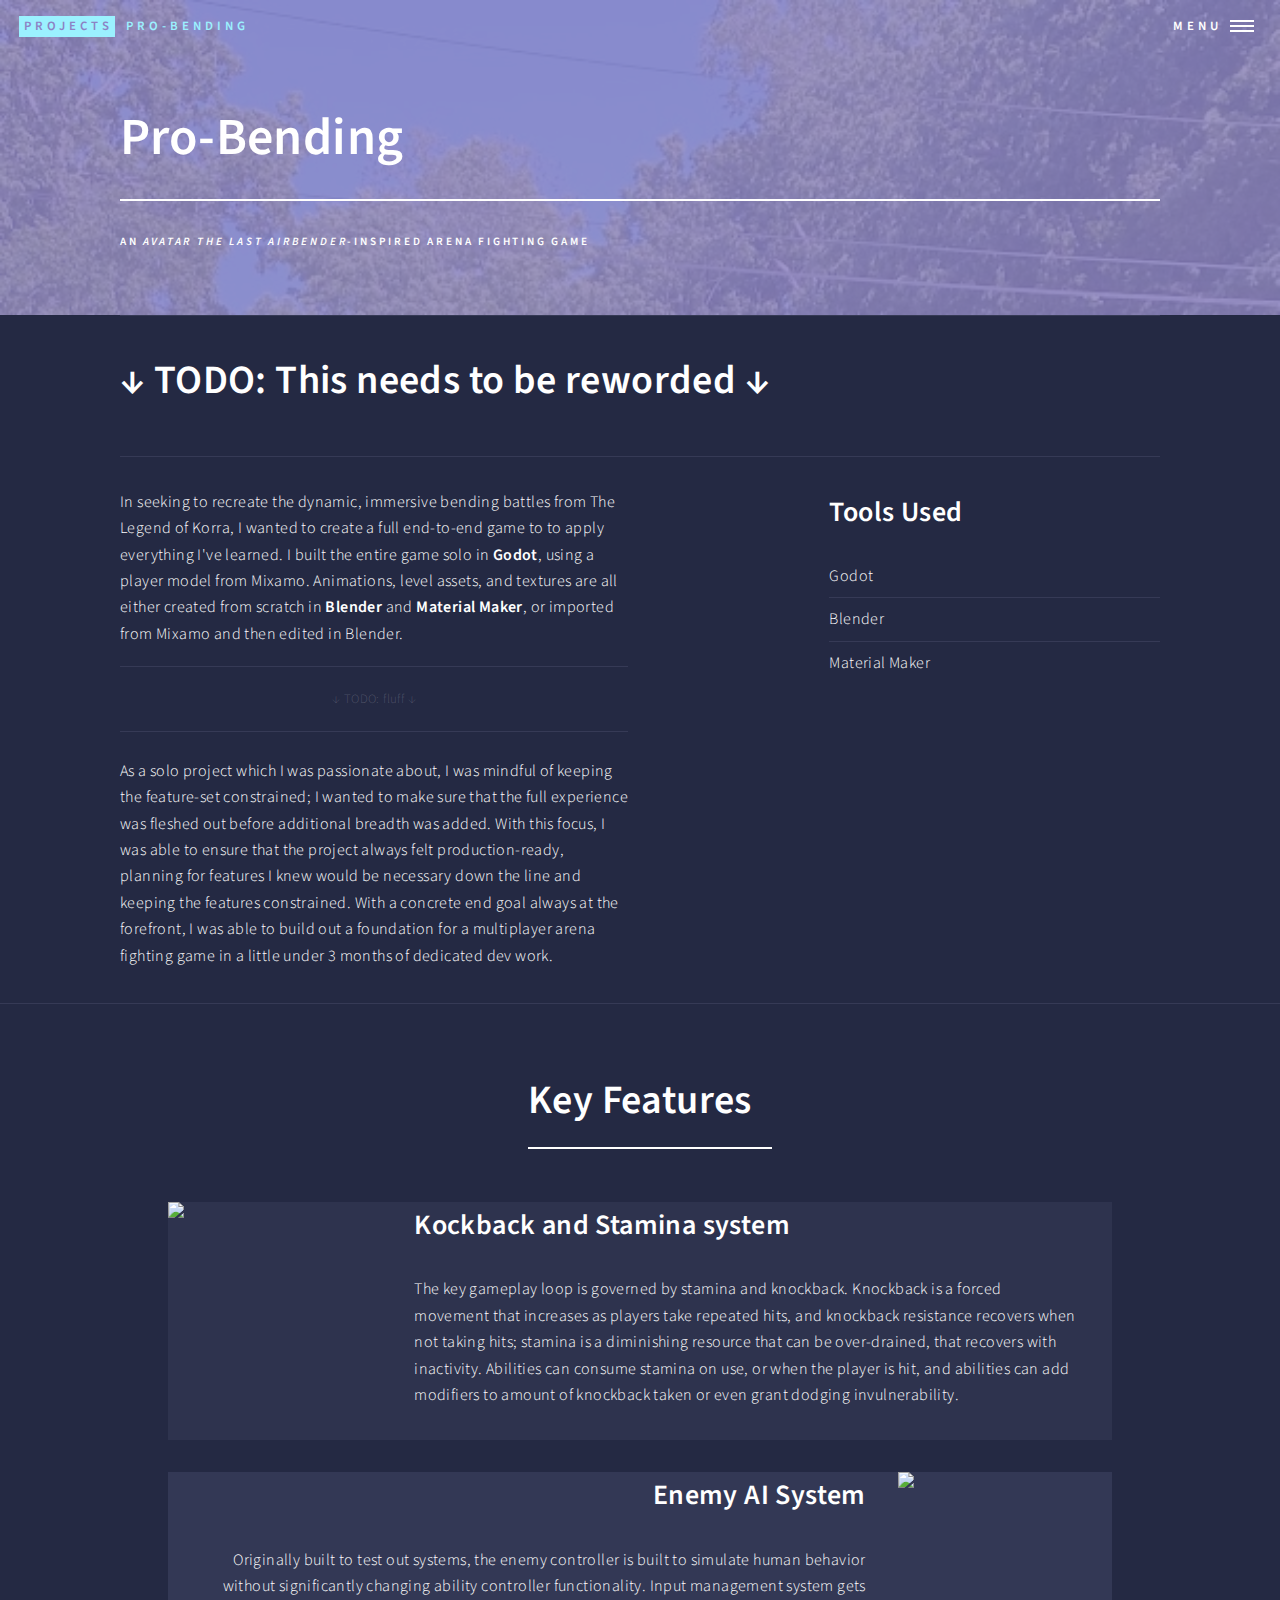
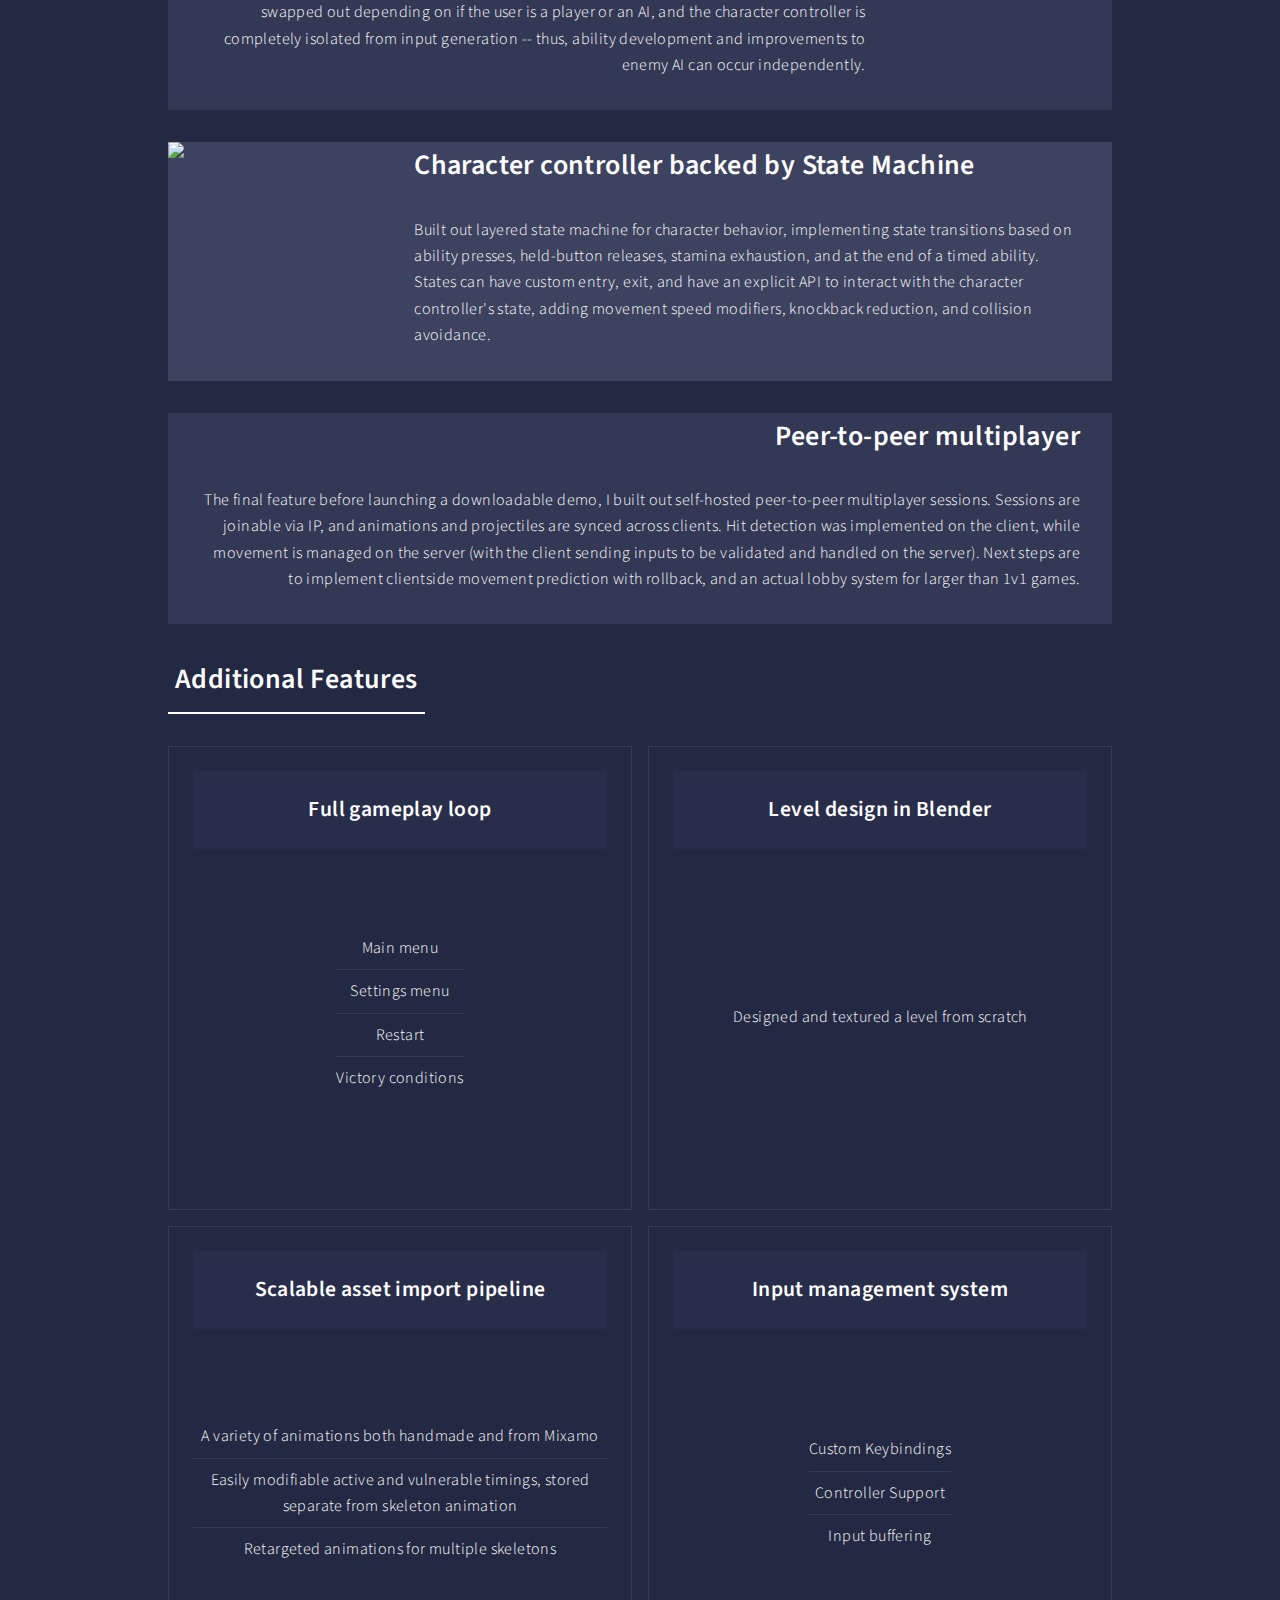
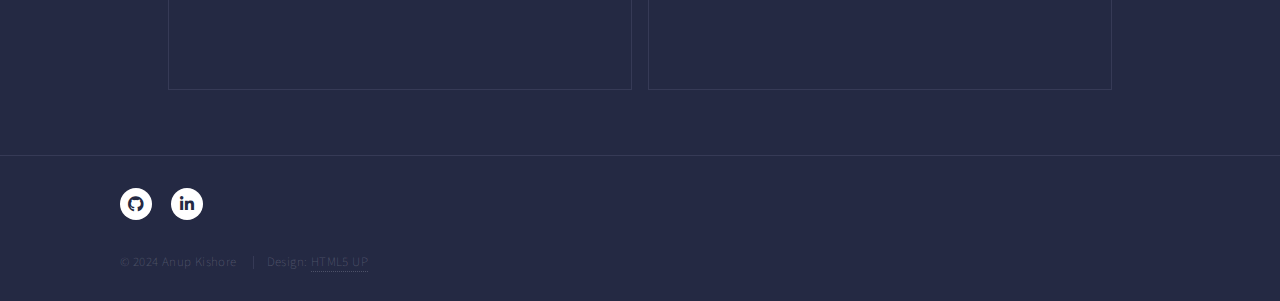
==== commit 07cebc26: "Migrate projects/pro-bending page to Forty" ====
--- a/projects/pro-bending.html
+++ b/projects/pro-bending.html
@@ -159,7 +159,7 @@
               <section class="spotlights spaced">
                 <section class="spotlight">
                   <div class="image">
-                    <img src="/images/pro-bending/base-punch.gif" />
+                    <img src="/images/pro-bending/knockback-stamina.gif" />
                   </div>
                   <section class="content inner">
                     <!-- Knockback and Stamina system -->
@@ -182,7 +182,7 @@
 
                 <section class="spotlight">
                   <div class="image">
-                    <img src="/images/pro-bending/blocked-attack.gif" />
+                    <img src="/images/pro-bending/enemy-ai.gif" />
                   </div>
                   <section class="content inner">
                     <!-- Enemy AI System -->
@@ -204,7 +204,7 @@
 
                 <section class="spotlight">
                   <div class="image">
-                    <img src="/images/pro-bending/partial-block.gif" />
+                    <img src="/images/pro-bending/character-controller.gif" />
                   </div>
                   <section class="content inner">
                     <!-- Character controller backed by State Machine -->
--- a/template/forty/assets/css/main.css
+++ b/template/forty/assets/css/main.css
@@ -512,7 +512,7 @@
   border-radius: 0;
   padding: 0;
 }
-.box.square, .grid > .square, .grid-flex > .square {
+.box.square, .grid > *, .grid-flex > * {
   aspect-ratio: 1/1;
 }
 .box .header, .grid > * .header, .grid-flex > * .header,
@@ -1062,7 +1062,7 @@
   border-radius: 0;
   padding: 0;
 }
-.box.square, .grid > .square, .grid-flex > .square {
+.box.square, .grid > *, .grid-flex > * {
   aspect-ratio: 1/1;
 }
 .box .header, .grid > * .header, .grid-flex > * .header,
@@ -2586,10 +2586,10 @@
   -webkit-flex-direction: row;
   -ms-flex-direction: row;
   flex-direction: row;
-  padding: 2em;
   text-align: left;
 }
 .spotlights .spotlight > .content {
+  padding: 0 2em;
   display: -moz-flex;
   display: -webkit-flex;
   display: -ms-flex;
@@ -2640,8 +2640,6 @@
   display: block;
   position: relative;
   width: 30%;
-  height: 100%;
-  margin: auto 2em;
 }
 .spotlights .spotlight > .image img {
   border-radius: 0;
@@ -2656,9 +2654,16 @@
     width: 100%;
   }
   .spotlights .spotlight > .content {
+    padding: 4em 3em 2em 3em;
     width: 100%;
   }
 }
+@media screen and (max-width: 736px) {
+  .spotlights .spotlight > .content {
+    padding: 3em 1.5em 1em 1.5em;
+  }
+}
+
 /* Table */
 .table-wrapper {
   -webkit-overflow-scrolling: touch;
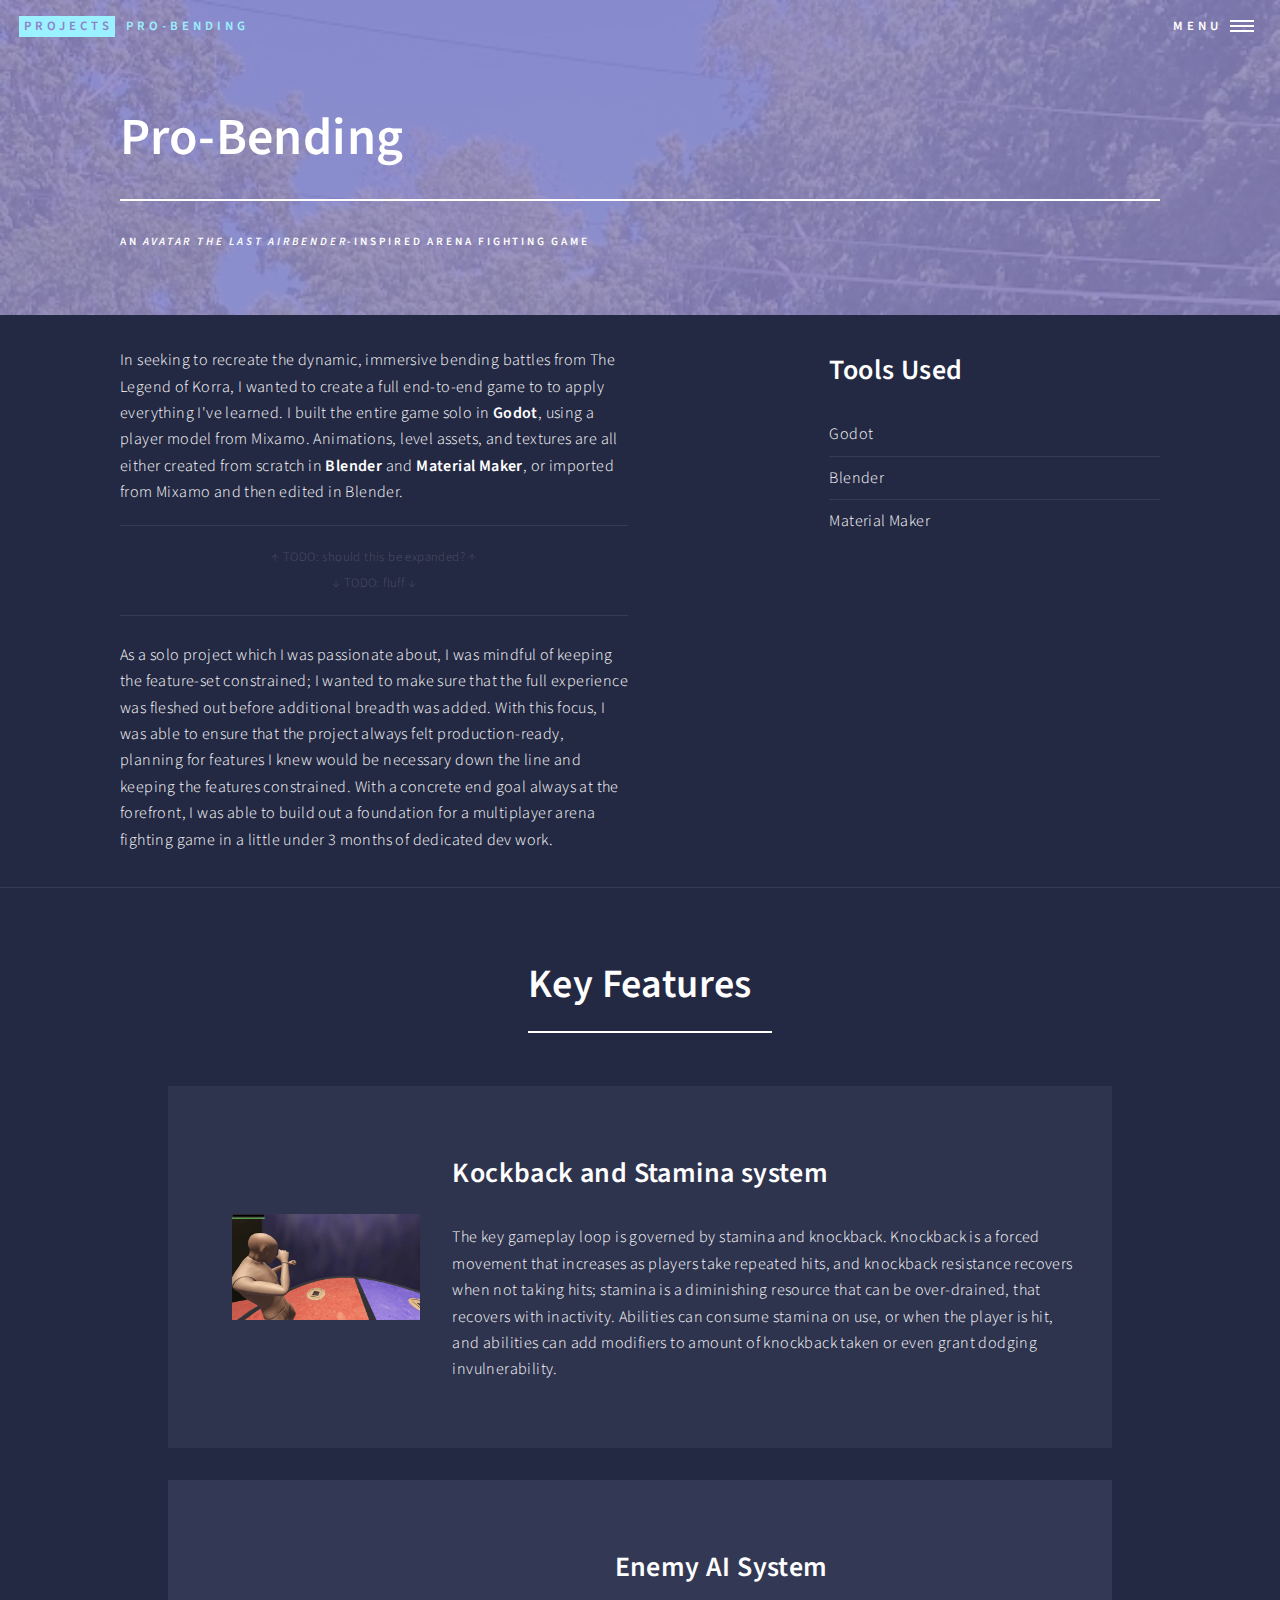
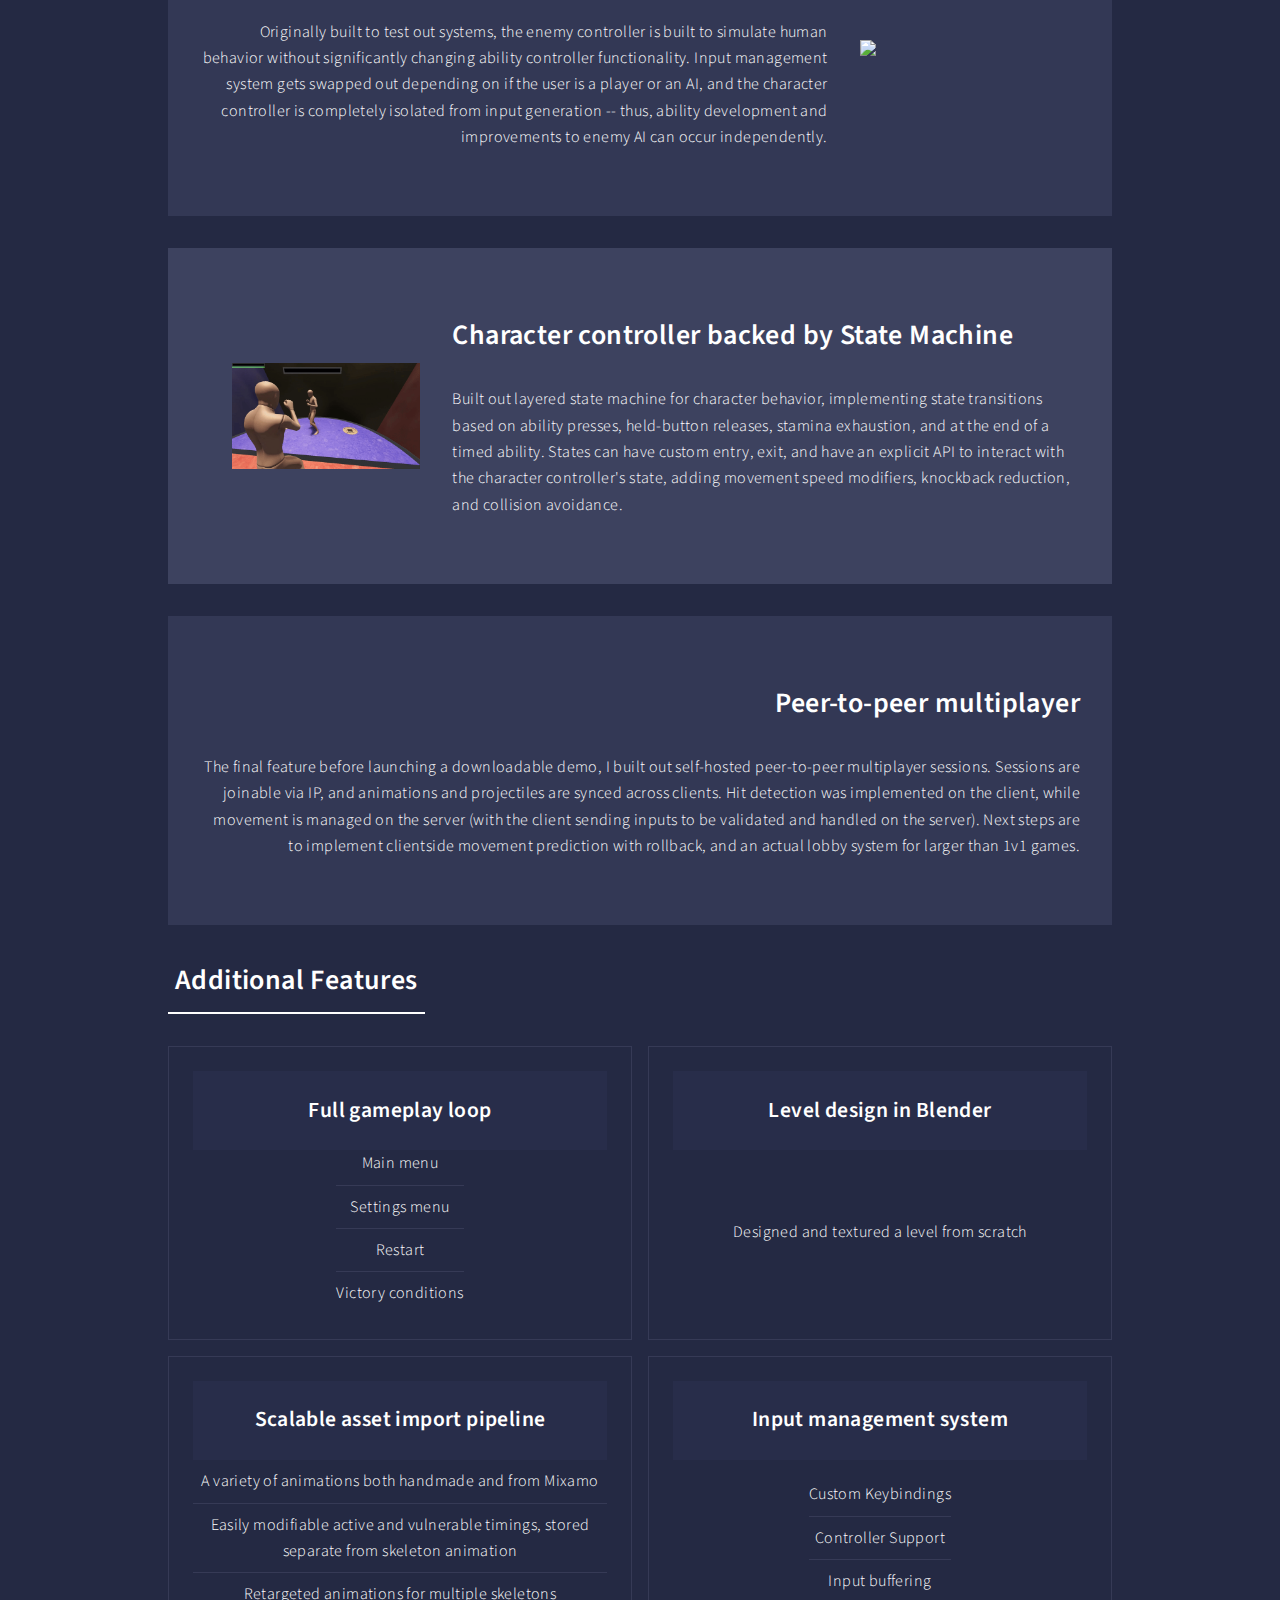
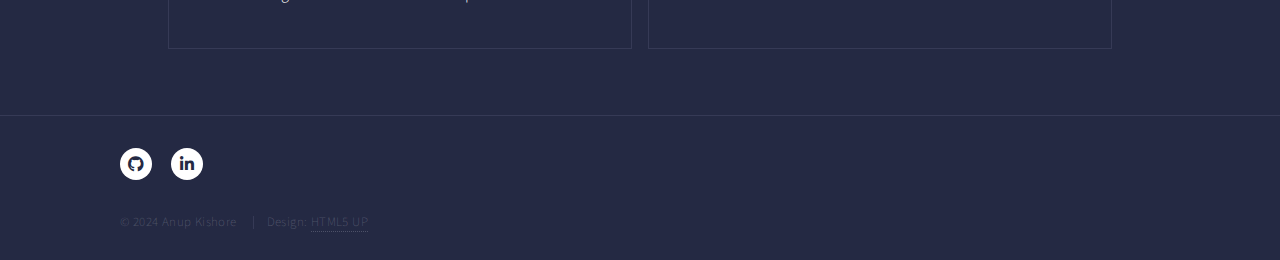
==== commit c9385f33: "Update todos in document" ====
--- a/projects/pro-bending.html
+++ b/projects/pro-bending.html
@@ -76,12 +76,6 @@
       <div id="main" class="split alt">
         <!-- Summary -->
         <div class="inner-kids inset-kids">
-          <section class="iso">
-            <h1>
-              &ShortDownArrow; TODO: This needs to be reworded &ShortDownArrow;
-            </h1>
-          </section>
-
           <section>
             <div class="content">
               <div class="row">
@@ -97,15 +91,10 @@
                     edited in Blender.
                   </p>
 
-                  <div
-                    class="annotation iso"
-                    style="
-                      text-align: center;
-                      padding: 2em 0 2em 0;
-                      margin-bottom: 2em;
-                      margin-top: -1em;
-                    "
-                  >
+                  <div class="todo">
+                    &ShortUpArrow; TODO: should this be expanded? &ShortUpArrow;
+                    <br />
+                    <br />
                     &ShortDownArrow; TODO: fluff &ShortDownArrow;
                   </div>
 
@@ -159,7 +148,7 @@
               <section class="spotlights spaced">
                 <section class="spotlight">
                   <div class="image">
-                    <img src="/images/pro-bending/knockback-stamina.gif" />
+                    <img src="/images/pro-bending/base-punch.gif" />
                   </div>
                   <section class="content inner">
                     <!-- Knockback and Stamina system -->
@@ -182,7 +171,7 @@
 
                 <section class="spotlight">
                   <div class="image">
-                    <img src="/images/pro-bending/enemy-ai.gif" />
+                    <img src="/images/pro-bending/blocked-attack.gif" />
                   </div>
                   <section class="content inner">
                     <!-- Enemy AI System -->
@@ -204,13 +193,14 @@
 
                 <section class="spotlight">
                   <div class="image">
-                    <img src="/images/pro-bending/character-controller.gif" />
+                    <img src="/images/pro-bending/partial-block.gif" />
                   </div>
                   <section class="content inner">
                     <!-- Character controller backed by State Machine -->
                     <header>
                       <h2>Character controller backed by State Machine</h2>
                     </header>
+
                     <p>
                       Built out layered state machine for character behavior,
                       implementing state transitions based on ability presses,
@@ -225,7 +215,7 @@
 
                 <section class="spotlight">
                   <section class="content inner">
-                    <!-- TODO: gif for thsi -->
+                    <!-- TODO: gif for this -->
                     <!-- <div class="image"> -->
                     <!--   <img src="/images/pro-bending/multiplayer.gif" /> -->
                     <!-- </div> -->
--- a/template/forty/assets/css/main.css
+++ b/template/forty/assets/css/main.css
@@ -442,13 +442,13 @@
   width: 100%;
 }
 
-.annotation {
+.annotation, .todo {
   font-size: 0.8em;
   color: rgba(244, 244, 255, 0.2);
   line-height: 1;
 }
 @media screen and (max-width: 480px) {
-  .annotation .annotation {
+  .annotation .annotation, .todo .annotation, .annotation .todo, .todo .todo {
     line-height: inherit;
   }
 }
@@ -512,7 +512,7 @@
   border-radius: 0;
   padding: 0;
 }
-.box.square, .grid > *, .grid-flex > * {
+.box.square, .grid > .square, .grid-flex > .square {
   aspect-ratio: 1/1;
 }
 .box .header, .grid > * .header, .grid-flex > * .header,
@@ -1062,7 +1062,7 @@
   border-radius: 0;
   padding: 0;
 }
-.box.square, .grid > *, .grid-flex > * {
+.box.square, .grid > .square, .grid-flex > .square {
   aspect-ratio: 1/1;
 }
 .box .header, .grid > * .header, .grid-flex > * .header,
@@ -2562,7 +2562,7 @@
   border-top: 0;
 }
 
-.iso {
+.iso, .todo {
   border-top: solid 1px rgba(212, 212, 255, 0.1);
   border-bottom: solid 1px rgba(212, 212, 255, 0.1);
 }
@@ -2586,10 +2586,10 @@
   -webkit-flex-direction: row;
   -ms-flex-direction: row;
   flex-direction: row;
+  padding: 2em;
   text-align: left;
 }
 .spotlights .spotlight > .content {
-  padding: 0 2em;
   display: -moz-flex;
   display: -webkit-flex;
   display: -ms-flex;
@@ -2640,6 +2640,8 @@
   display: block;
   position: relative;
   width: 30%;
+  height: 100%;
+  margin: auto 2em;
 }
 .spotlights .spotlight > .image img {
   border-radius: 0;
@@ -2654,16 +2656,9 @@
     width: 100%;
   }
   .spotlights .spotlight > .content {
-    padding: 4em 3em 2em 3em;
     width: 100%;
   }
 }
-@media screen and (max-width: 736px) {
-  .spotlights .spotlight > .content {
-    padding: 3em 1.5em 1em 1.5em;
-  }
-}
-
 /* Table */
 .table-wrapper {
   -webkit-overflow-scrolling: touch;
@@ -2874,6 +2869,35 @@
     height: 20em;
     width: 100% !important;
   }
+}
+
+.annotation, .todo {
+  font-size: 0.8em;
+  color: rgba(244, 244, 255, 0.2);
+  line-height: 1;
+}
+@media screen and (max-width: 480px) {
+  .annotation .annotation, .todo .annotation, .annotation .todo, .todo .todo {
+    line-height: inherit;
+  }
+}
+
+.split > * {
+  border-top: solid 1px rgba(212, 212, 255, 0.1);
+}
+.split > *:first-child {
+  border-top: 0;
+}
+
+.iso, .todo {
+  border-top: solid 1px rgba(212, 212, 255, 0.1);
+  border-bottom: solid 1px rgba(212, 212, 255, 0.1);
+}
+
+.todo {
+  text-align: center;
+  padding: 2em 0;
+  margin: -1em 0 2em 0;
 }
 
 /* Header */
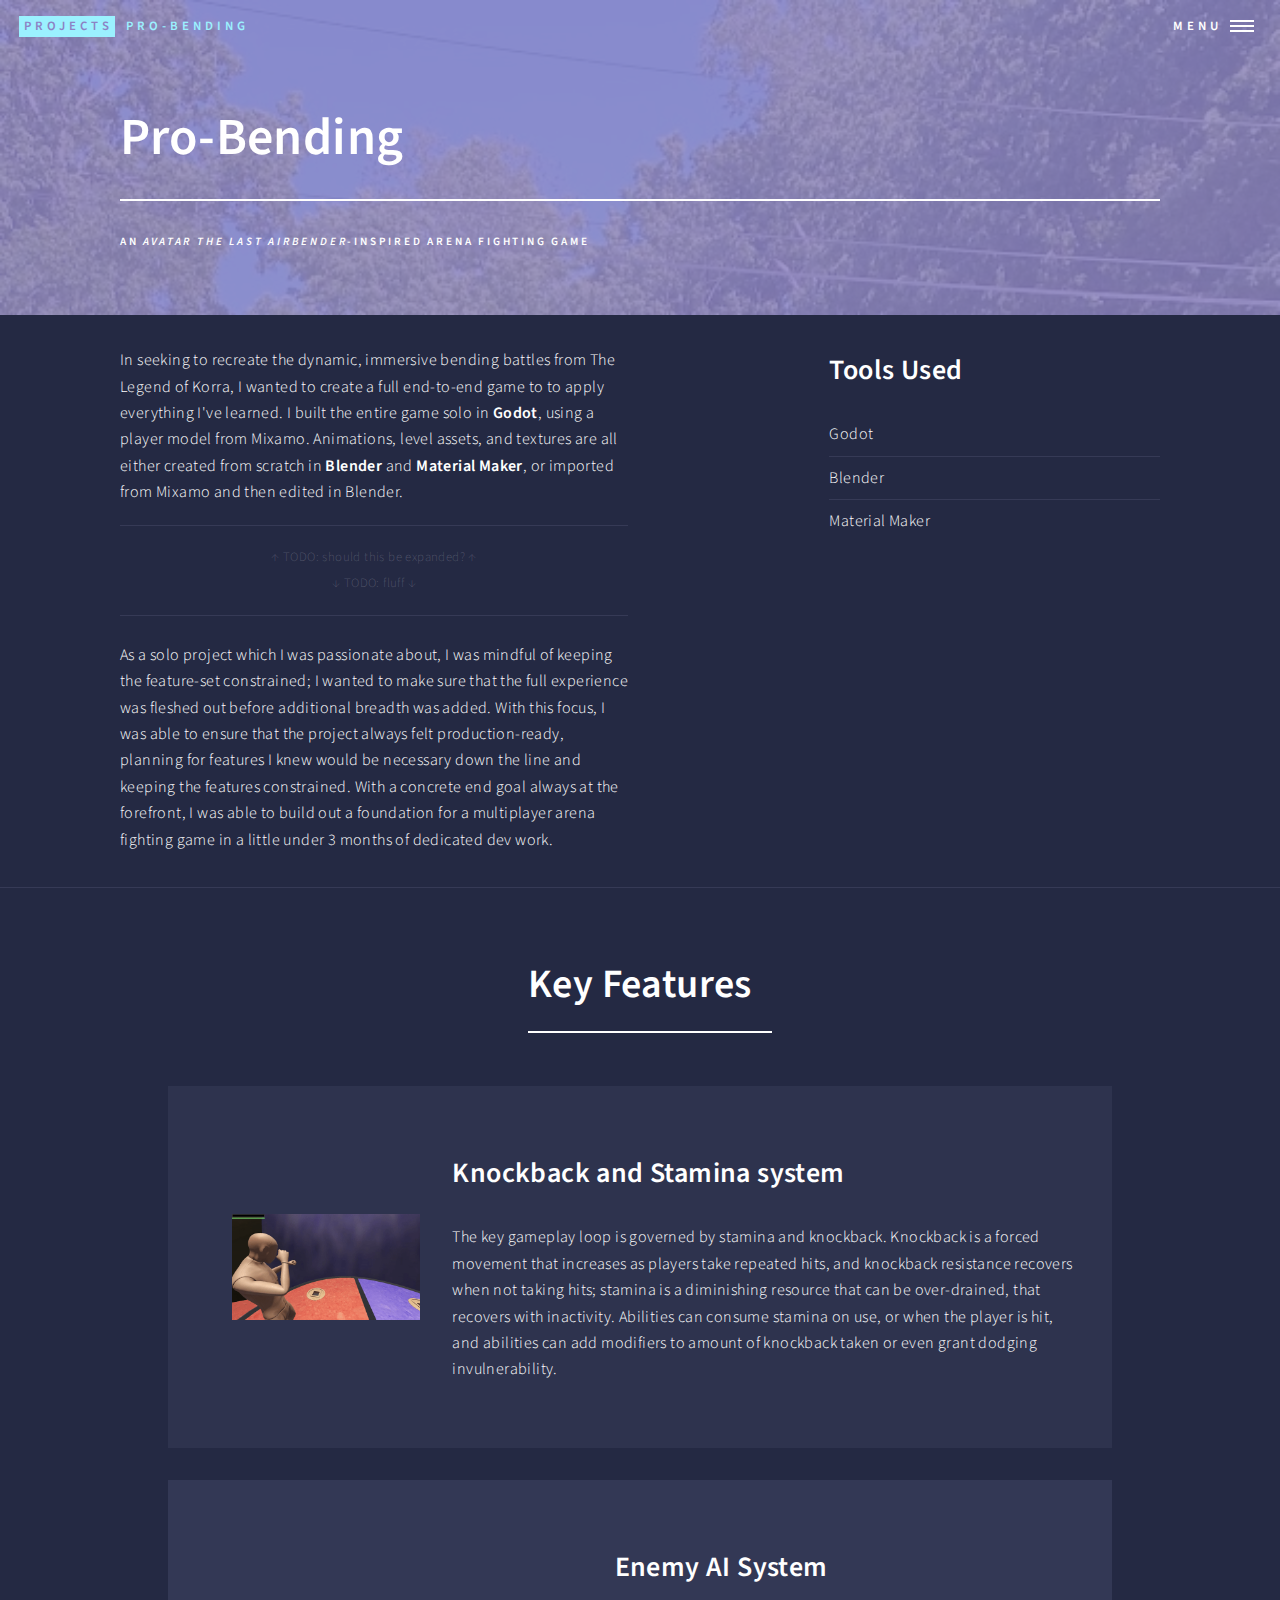
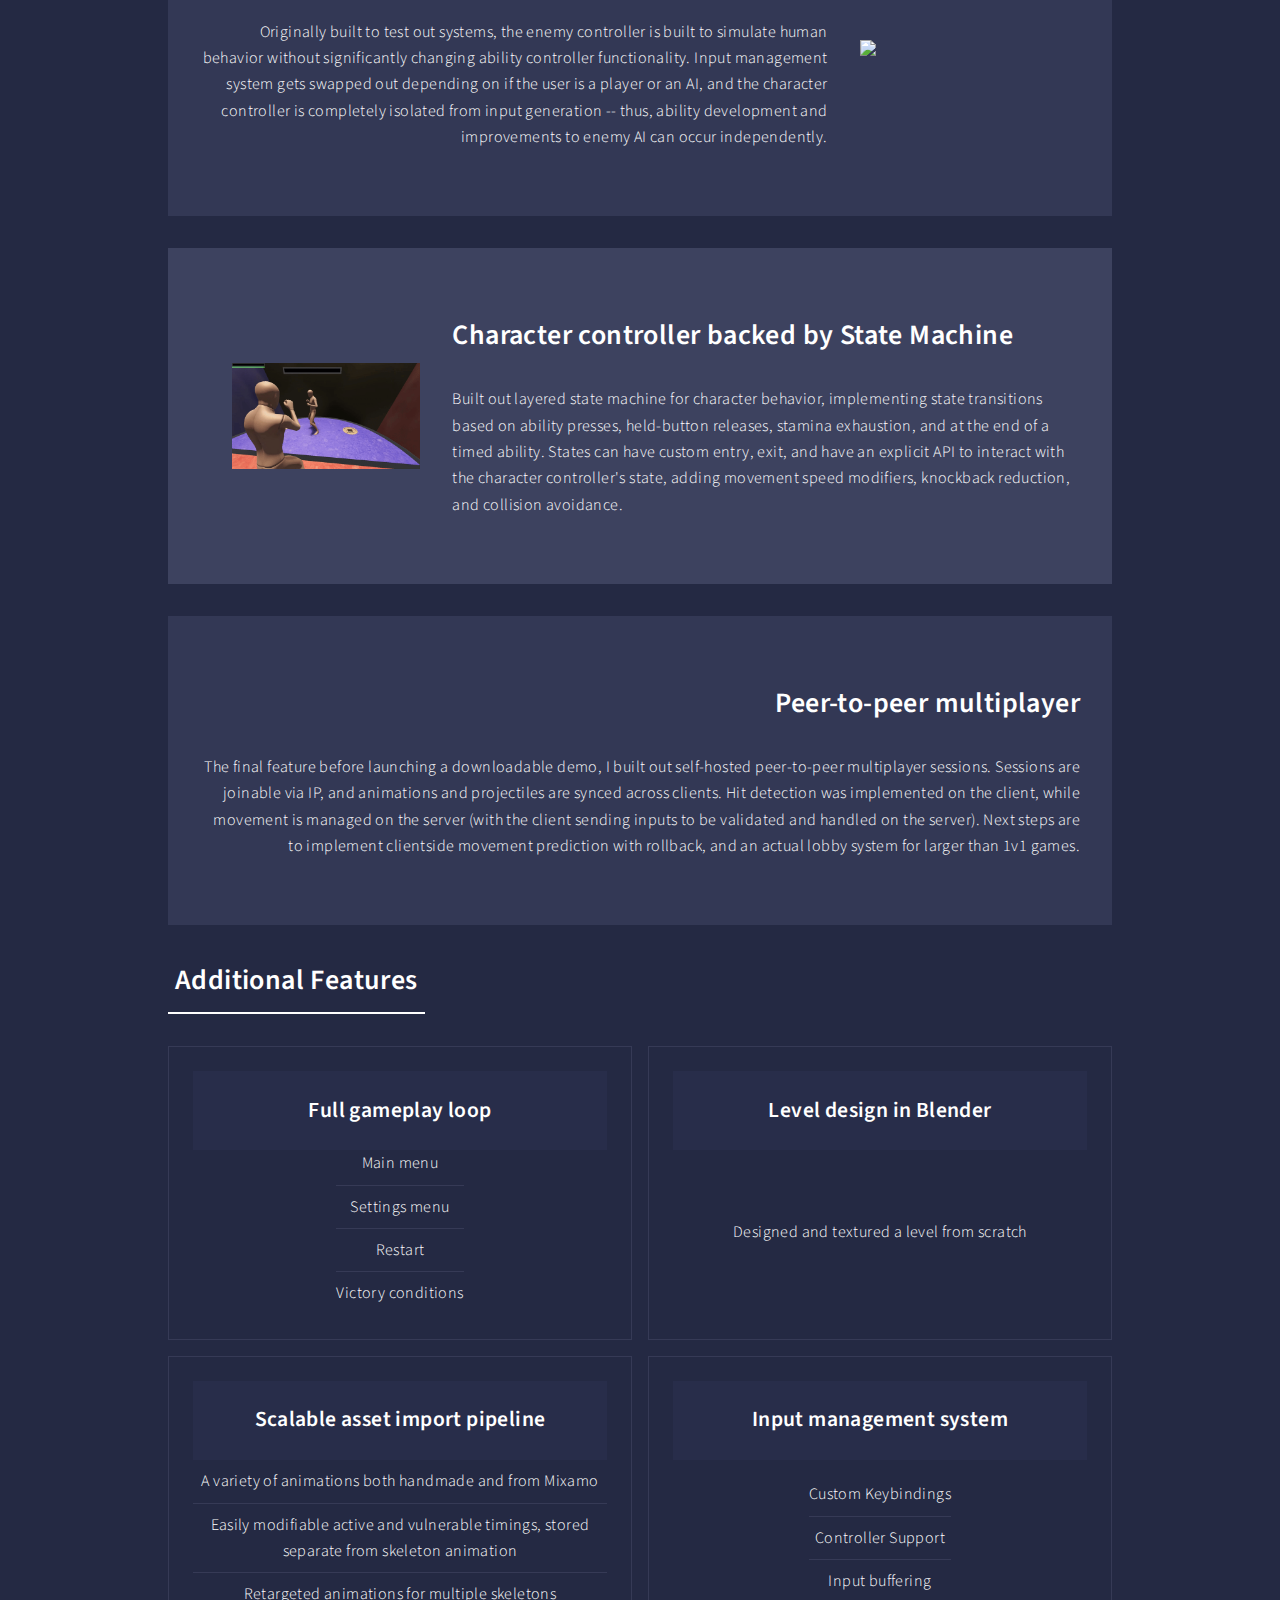
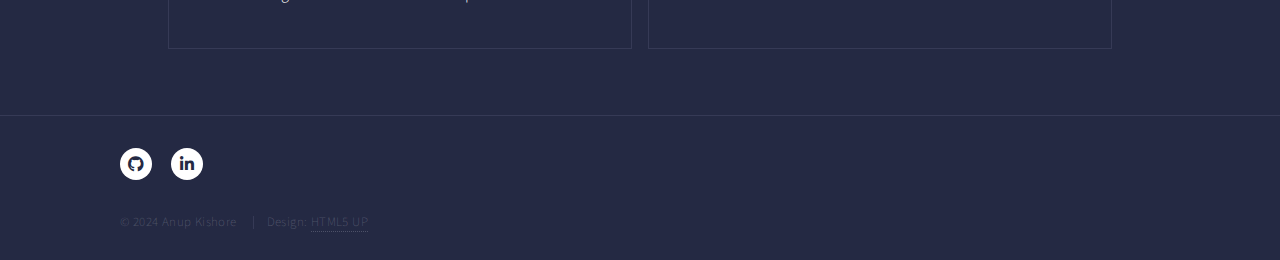
==== commit abfef820: "Spellcheck" ====
--- a/projects/pro-bending.html
+++ b/projects/pro-bending.html
@@ -153,7 +153,7 @@
                   <section class="content inner">
                     <!-- Knockback and Stamina system -->
                     <header>
-                      <h2>Kockback and Stamina system</h2>
+                      <h2>Knockback and Stamina system</h2>
                     </header>
                     <p>
                       The key gameplay loop is governed by stamina and
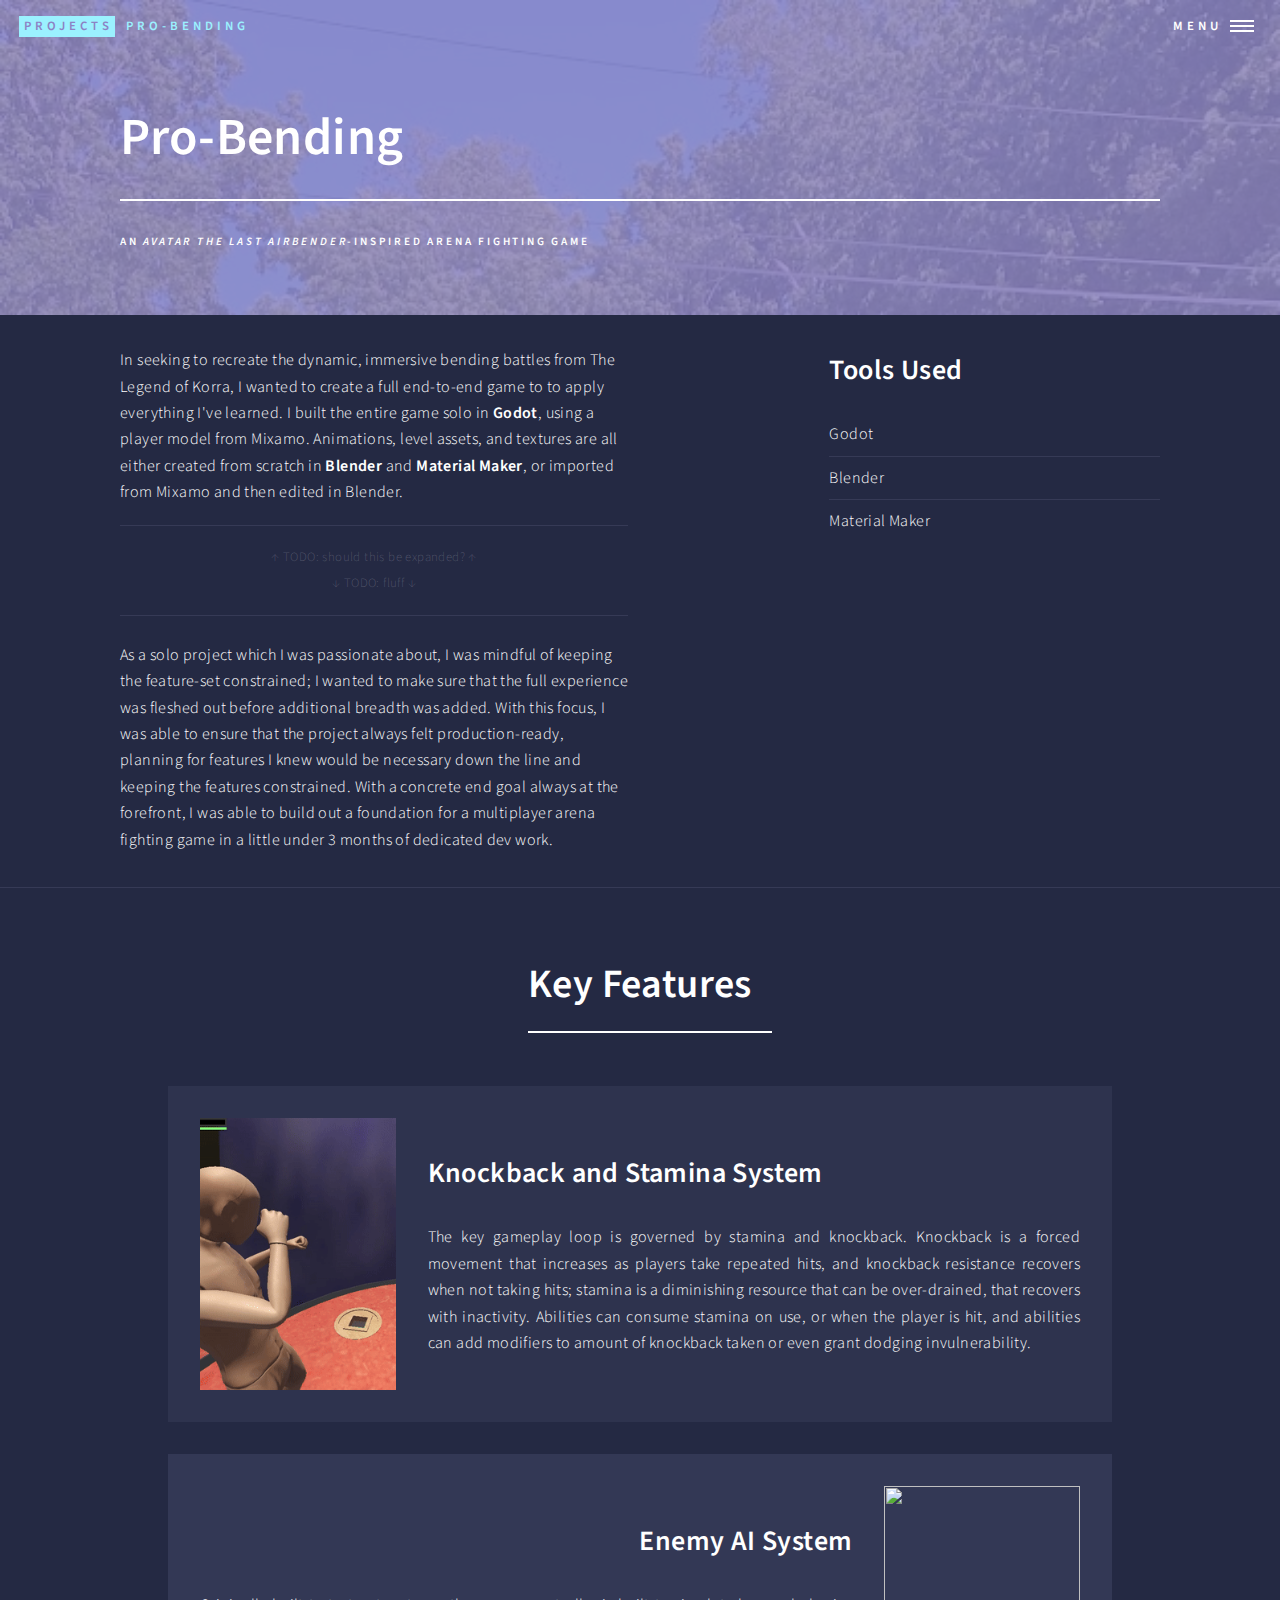
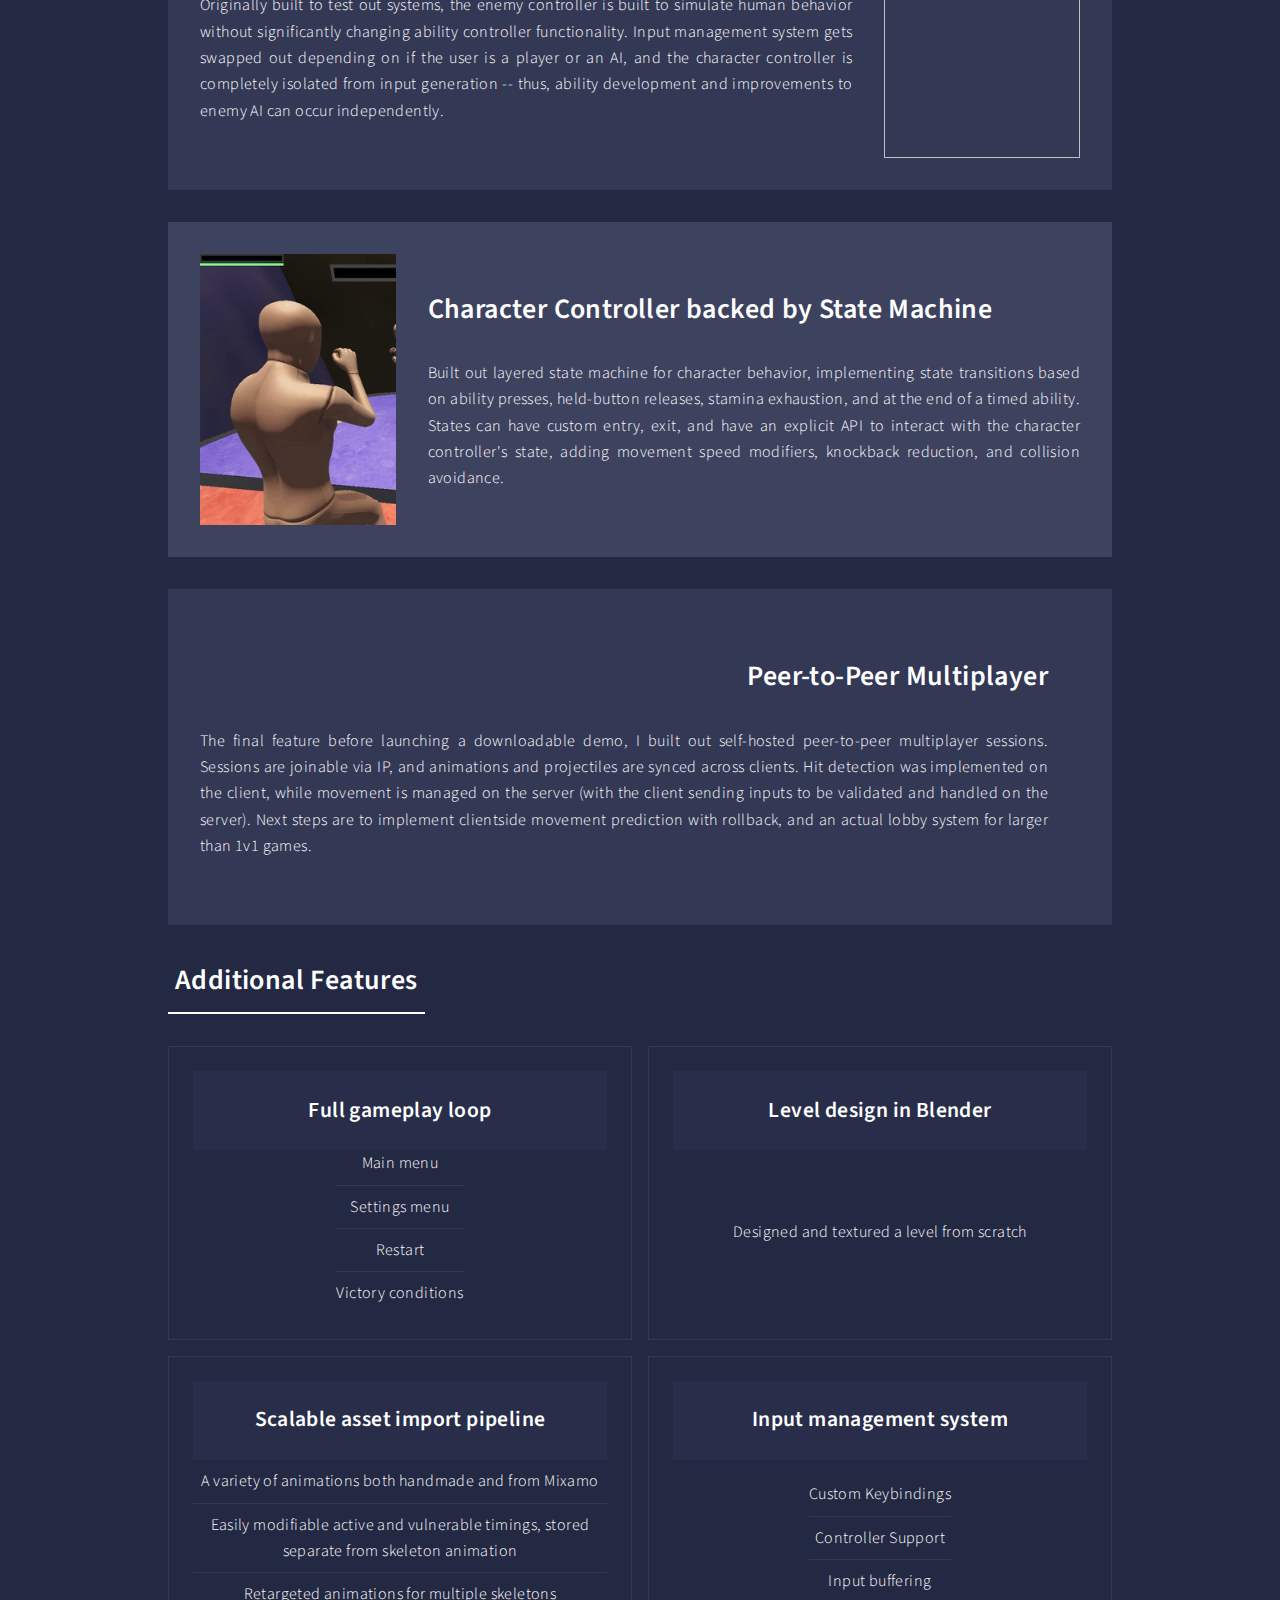
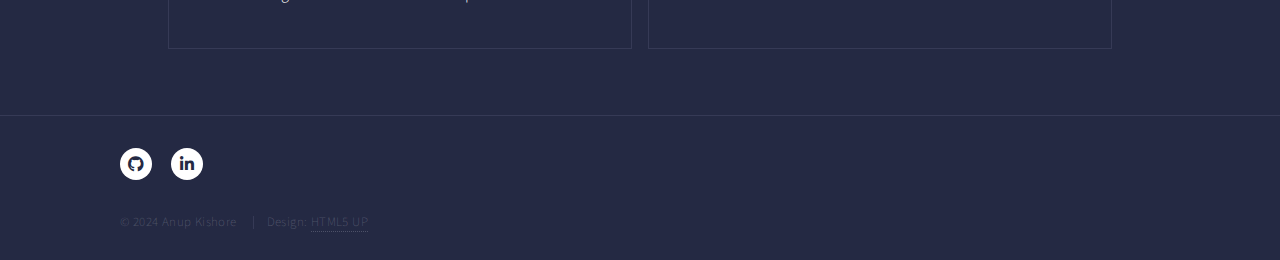
==== commit af16daa4: "Incorporate feedback / improvements" ====
--- a/projects/pro-bending.html
+++ b/projects/pro-bending.html
@@ -147,13 +147,18 @@
 
               <section class="spotlights spaced">
                 <section class="spotlight">
-                  <div class="image">
-                    <img src="/images/pro-bending/base-punch.gif" />
+                  <div class="image image-left">
+                    <img
+                      width="100%"
+                      height="100%"
+                      style="object-position: 20% 0"
+                      src="/images/pro-bending/base-punch.gif"
+                    />
                   </div>
                   <section class="content inner">
                     <!-- Knockback and Stamina system -->
                     <header>
-                      <h2>Knockback and Stamina system</h2>
+                      <h2>Knockback and Stamina System</h2>
                     </header>
                     <p>
                       The key gameplay loop is governed by stamina and
@@ -171,7 +176,12 @@
 
                 <section class="spotlight">
                   <div class="image">
-                    <img src="/images/pro-bending/blocked-attack.gif" />
+                    <img
+                      width="100%"
+                      height="100%"
+                      style="object-position: 20% 0"
+                      src="/images/pro-bending/blocked-attack.gif"
+                    />
                   </div>
                   <section class="content inner">
                     <!-- Enemy AI System -->
@@ -193,12 +203,17 @@
 
                 <section class="spotlight">
                   <div class="image">
-                    <img src="/images/pro-bending/partial-block.gif" />
+                    <img
+                      width="100%"
+                      height="100%"
+                      style="object-position: 0 0"
+                      src="/images/pro-bending/partial-block.gif"
+                    />
                   </div>
                   <section class="content inner">
                     <!-- Character controller backed by State Machine -->
                     <header>
-                      <h2>Character controller backed by State Machine</h2>
+                      <h2>Character Controller backed by State Machine</h2>
                     </header>
 
                     <p>
@@ -217,11 +232,11 @@
                   <section class="content inner">
                     <!-- TODO: gif for this -->
                     <!-- <div class="image"> -->
-                    <!--   <img src="/images/pro-bending/multiplayer.gif" /> -->
+                    <!--   <img width=100% height=100% src="/images/pro-bending/multiplayer.gif" /> -->
                     <!-- </div> -->
                     <!-- Peer-to-peer multiplayer -->
                     <header>
-                      <h2>Peer-to-peer multiplayer</h2>
+                      <h2>Peer-to-Peer Multiplayer</h2>
                     </header>
                     <!--
                       <ul class="alt">
--- a/template/forty/assets/css/main.css
+++ b/template/forty/assets/css/main.css
@@ -460,6 +460,13 @@
 .grid-flex > * header, .box, .grid > *, .grid-flex > * {
   display: flex;
 }
+.flex.full, .box .full.content, .grid > * .full.content, .grid-flex > * .full.content, .box .full.header, .grid > * .full.header, .grid-flex > * .full.header,
+.box header.full,
+.grid > * header.full,
+.grid-flex > * header.full, .full.box, .grid > .full, .grid-flex > .full {
+  width: 100%;
+  height: 100%;
+}
 .flex.spread, .box .spread.content, .grid > * .spread.content, .grid-flex > * .spread.content, .box .spread.header, .grid > * .spread.header, .grid-flex > * .spread.header,
 .box header.spread,
 .grid > * header.spread,
@@ -492,6 +499,12 @@
 .grid > * header > .fill,
 .grid-flex > * header > .fill, .box > .fill, .grid > * > .fill, .grid-flex > * > .fill {
   flex-grow: 1;
+}
+.flex > .end, .box .content > .end, .grid > * .content > .end, .grid-flex > * .content > .end, .box .header > .end, .grid > * .header > .end, .grid-flex > * .header > .end,
+.box header > .end,
+.grid > * header > .end,
+.grid-flex > * header > .end, .box > .end, .grid > * > .end, .grid-flex > * > .end {
+  align-self: flex-end;
 }
 
 .box, .grid > *, .grid-flex > * {
@@ -1002,6 +1015,13 @@
 .grid-flex > * header, .box .content, .grid > * .content, .grid-flex > * .content {
   display: flex;
 }
+.flex.full, .full.box, .grid > .full, .grid-flex > .full, .box .full.header, .grid > * .full.header, .grid-flex > * .full.header,
+.box header.full,
+.grid > * header.full,
+.grid-flex > * header.full, .box .full.content, .grid > * .full.content, .grid-flex > * .full.content {
+  width: 100%;
+  height: 100%;
+}
 .flex.spread, .spread.box, .grid > .spread, .grid-flex > .spread, .box .spread.header, .grid > * .spread.header, .grid-flex > * .spread.header,
 .box header.spread,
 .grid > * header.spread,
@@ -1042,6 +1062,12 @@
 .grid > * header > .fill,
 .grid-flex > * header > .fill, .box .content > .fill, .grid > * .content > .fill, .grid-flex > * .content > .fill {
   flex-grow: 1;
+}
+.flex > .end, .box > .end, .grid > * > .end, .grid-flex > * > .end, .box .header > .end, .grid > * .header > .end, .grid-flex > * .header > .end,
+.box header > .end,
+.grid > * header > .end,
+.grid-flex > * header > .end, .box .content > .end, .grid > * .content > .end, .grid-flex > * .content > .end {
+  align-self: flex-end;
 }
 
 .box, .grid > *, .grid-flex > * {
@@ -2587,7 +2613,7 @@
   -ms-flex-direction: row;
   flex-direction: row;
   padding: 2em;
-  text-align: left;
+  text-align: justify;
 }
 .spotlights .spotlight > .content {
   display: -moz-flex;
@@ -2607,15 +2633,18 @@
   -ms-align-items: -ms-flex-start;
   align-items: flex-start;
   width: 100%;
+  margin-right: 0;
+  margin-left: 2em;
 }
 .spotlights .spotlight:nth-child(2n) {
-  text-align: right;
   -moz-flex-direction: row-reverse;
   -webkit-flex-direction: row-reverse;
   -ms-flex-direction: row-reverse;
   flex-direction: row-reverse;
 }
 .spotlights .spotlight:nth-child(2n) > .content {
+  margin-right: 2em;
+  margin-left: 0;
   -moz-align-items: -moz-flex-end;
   -webkit-align-items: -webkit-flex-end;
   -ms-align-items: -ms-flex-end;
@@ -2634,19 +2663,14 @@
   background-color: rgb(51.0044827586, 56.2687068966, 84.6955172414);
 }
 .spotlights .spotlight > .image {
-  background-position: center center;
-  background-size: cover;
   border-radius: 0;
-  display: block;
-  position: relative;
   width: 30%;
-  height: 100%;
-  margin: auto 2em;
 }
 .spotlights .spotlight > .image img {
   border-radius: 0;
-  display: block;
   width: 100%;
+  height: 100%;
+  object-fit: cover;
 }
 @media screen and (max-width: 980px) {
   .spotlights .spotlight {
@@ -2656,9 +2680,16 @@
     width: 100%;
   }
   .spotlights .spotlight > .content {
+    margin: 0;
     width: 100%;
   }
 }
+@media screen and (max-width: 736px) {
+  .spotlights .spotlight > .content {
+    margin: 0;
+  }
+}
+
 /* Table */
 .table-wrapper {
   -webkit-overflow-scrolling: touch;
@@ -3145,7 +3176,6 @@
   display: flex;
   padding: 6em 0 2em 0;
   background-attachment: fixed;
-  background-position: center;
   background-repeat: no-repeat;
   background-size: cover;
   border-bottom: 0 !important;
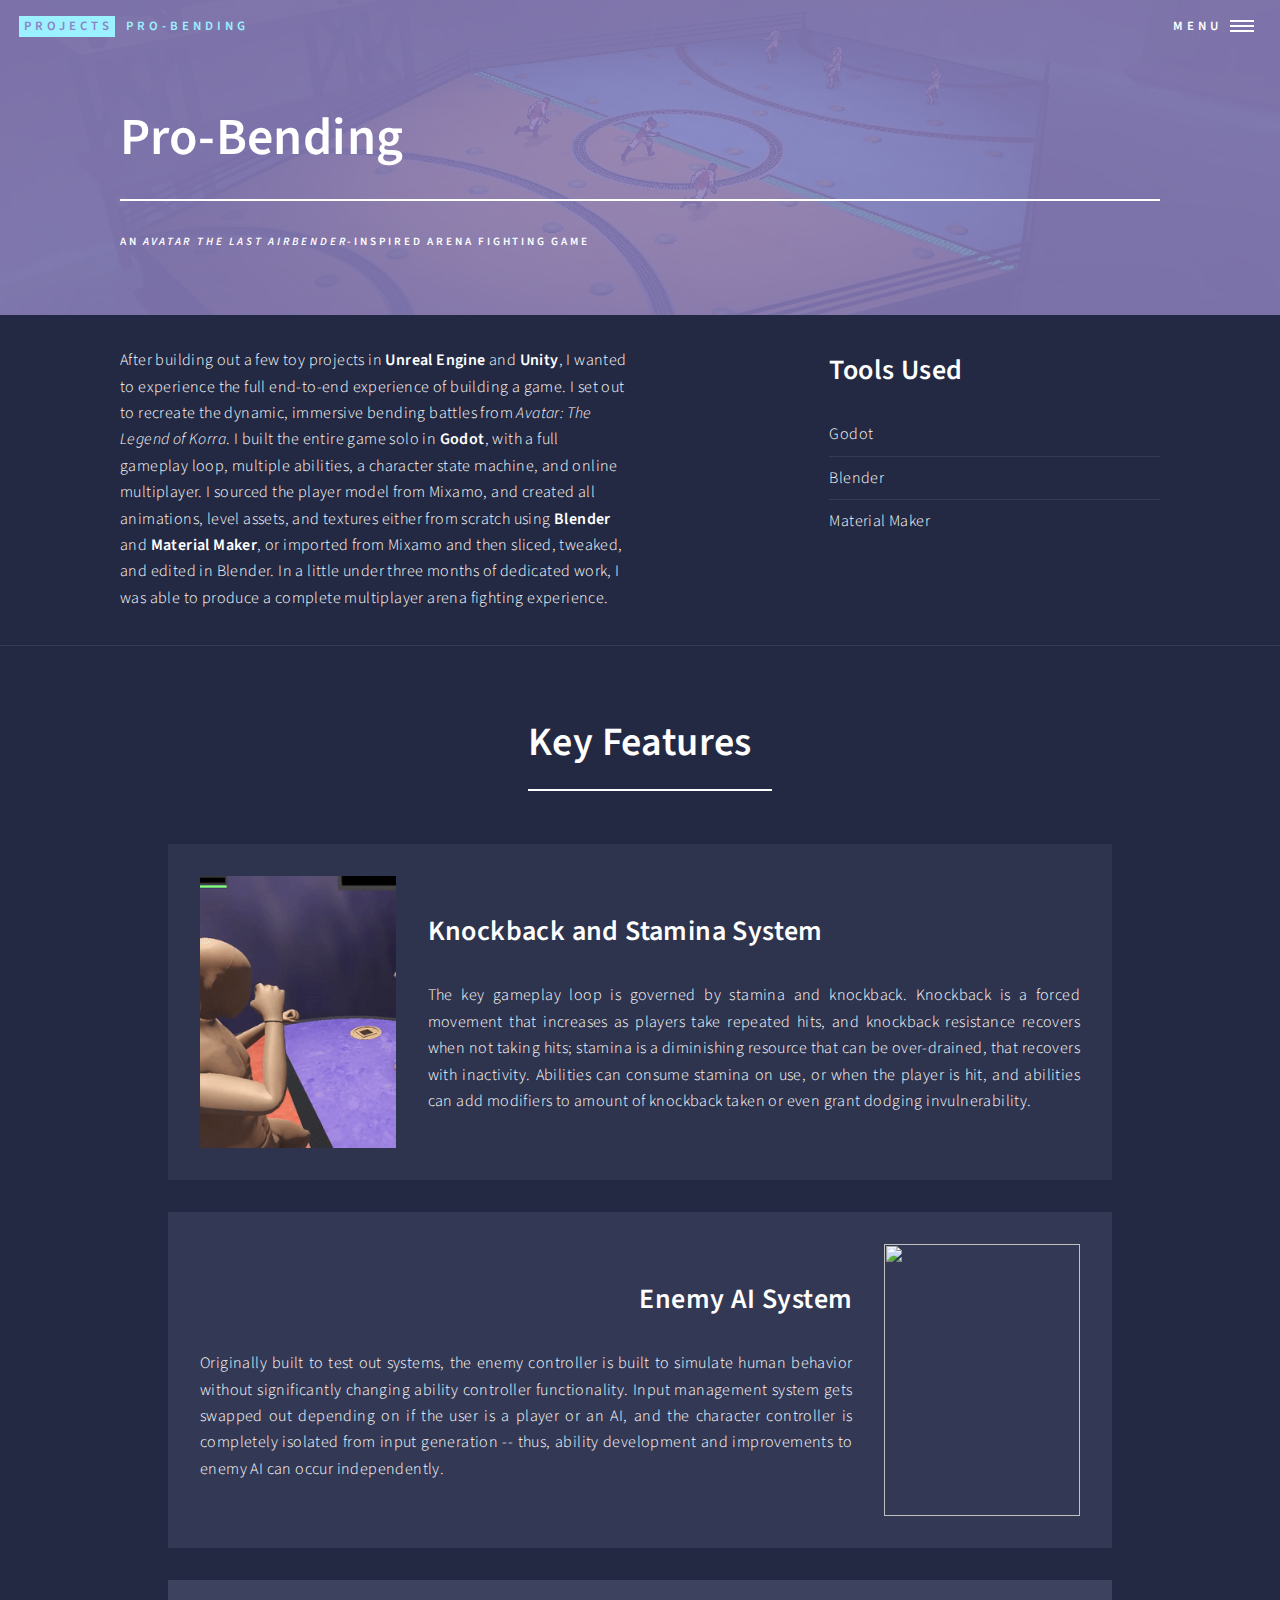
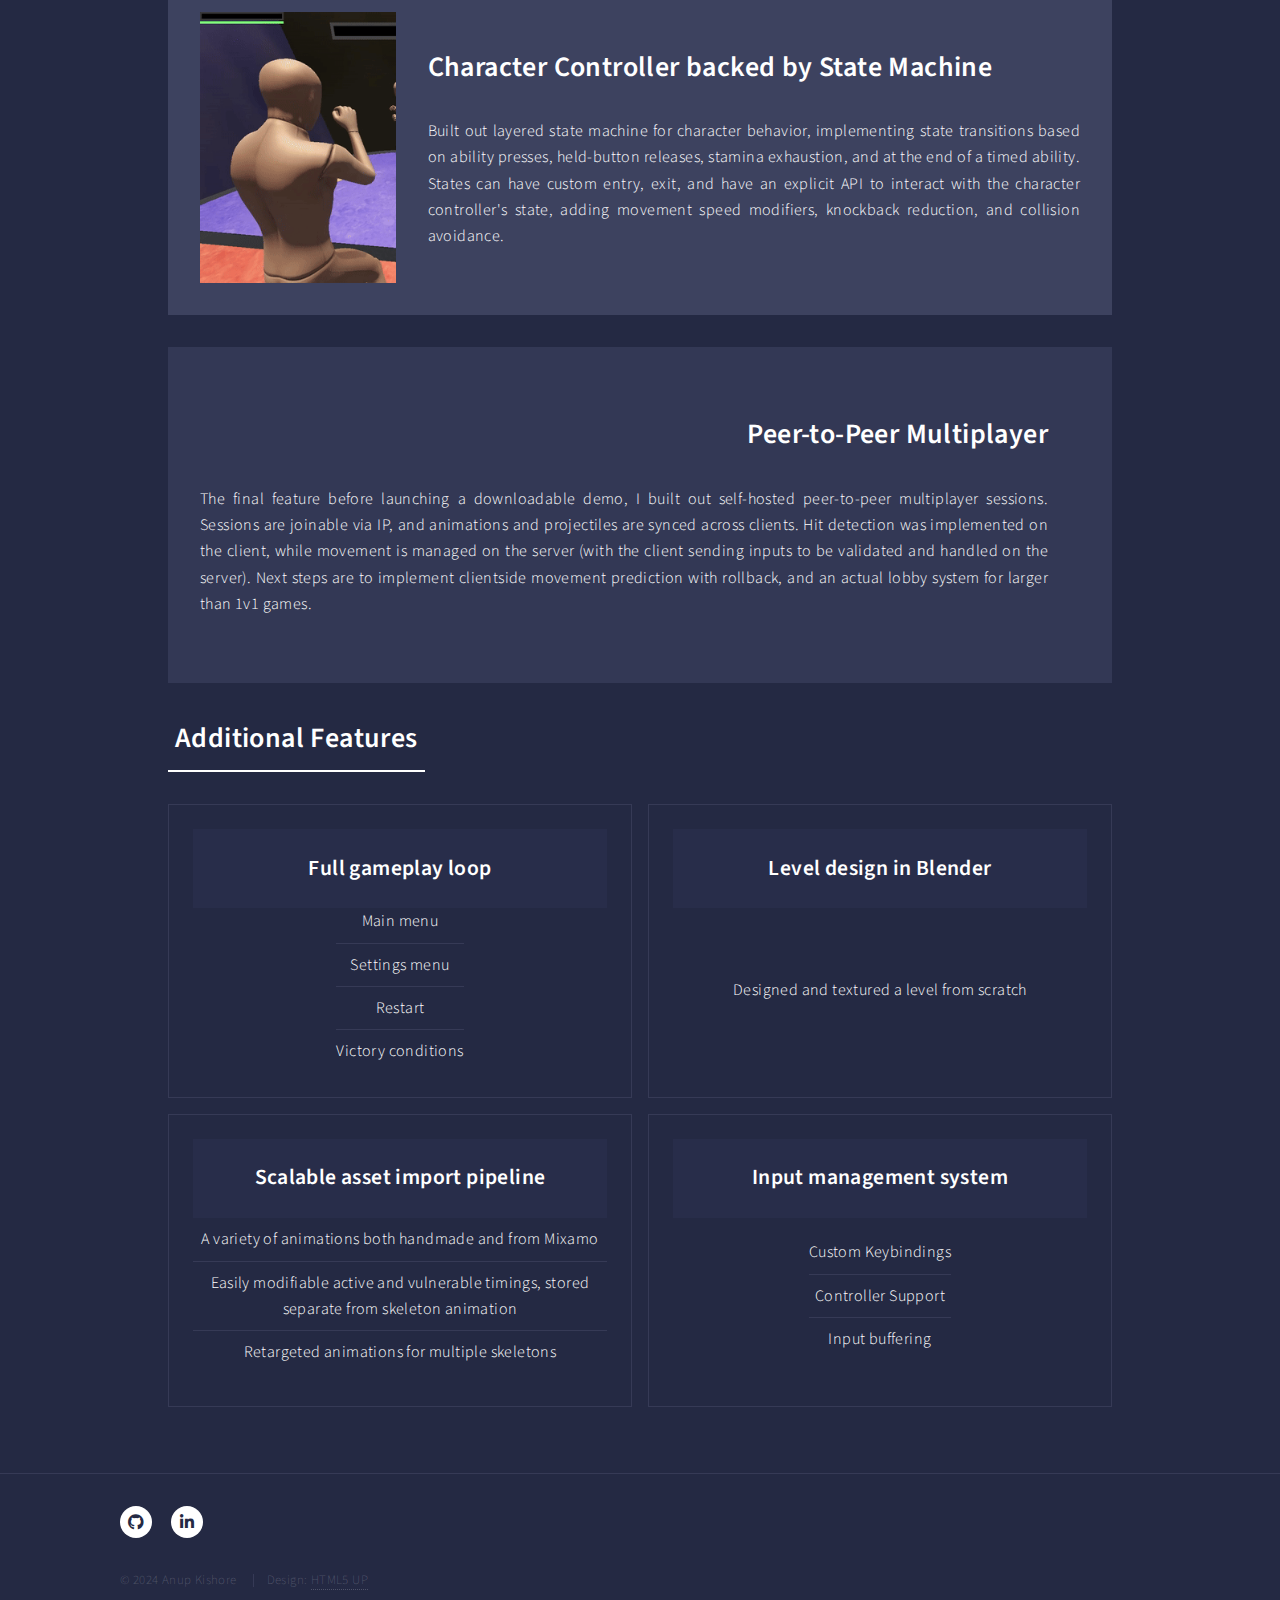
==== commit c93b2f9f: "Start to clear out todos, rewording overviews and adding splash art" ====
--- a/projects/pro-bending.html
+++ b/projects/pro-bending.html
@@ -69,8 +69,9 @@
             </p>
           </div>
         </div>
-        <!-- TODO: background image here -->
-        <div class="image"><img src="/images/anup.jpg" alt="" /></div>
+        <div class="image">
+          <img src="/images/pro-bending/splash.jpg" alt="" />
+        </div>
       </section>
 
       <div id="main" class="split alt">
@@ -81,34 +82,20 @@
               <div class="row">
                 <div class="col-6">
                   <p>
-                    In seeking to recreate the dynamic, immersive bending
-                    battles from The Legend of Korra, I wanted to create a full
-                    end-to-end game to to apply everything I've learned. I built
-                    the entire game solo in <b>Godot</b>, using a player model
-                    from Mixamo. Animations, level assets, and textures are all
-                    either created from scratch in <b>Blender</b> and
-                    <b>Material Maker</b>, or imported from Mixamo and then
-                    edited in Blender.
-                  </p>
-
-                  <div class="todo">
-                    &ShortUpArrow; TODO: should this be expanded? &ShortUpArrow;
-                    <br />
-                    <br />
-                    &ShortDownArrow; TODO: fluff &ShortDownArrow;
-                  </div>
-
-                  <p>
-                    As a solo project which I was passionate about, I was
-                    mindful of keeping the feature-set constrained; I wanted to
-                    make sure that the full experience was fleshed out before
-                    additional breadth was added. With this focus, I was able to
-                    ensure that the project always felt production-ready,
-                    planning for features I knew would be necessary down the
-                    line and keeping the features constrained. With a concrete
-                    end goal always at the forefront, I was able to build out a
-                    foundation for a multiplayer arena fighting game in a little
-                    under 3 months of dedicated dev work.
+                    After building out a few toy projects in
+                    <b>Unreal Engine</b> and <b>Unity</b>, I wanted to
+                    experience the full end-to-end experience of building a
+                    game. I set out to recreate the dynamic, immersive bending
+                    battles from <i>Avatar: The Legend of Korra</i>. I built the
+                    entire game solo in <b>Godot</b>, with a full gameplay loop,
+                    multiple abilities, a character state machine, and online
+                    multiplayer. I sourced the player model from Mixamo, and
+                    created all animations, level assets, and textures either
+                    from scratch using <b>Blender</b> and <b>Material Maker</b>,
+                    or imported from Mixamo and then sliced, tweaked, and edited
+                    in Blender. In a little under three months of dedicated
+                    work, I was able to produce a complete multiplayer arena
+                    fighting experience.
                   </p>
                 </div>
 
--- a/template/forty/assets/css/main.css
+++ b/template/forty/assets/css/main.css
@@ -3175,9 +3175,8 @@
   display: -ms-flex;
   display: flex;
   padding: 6em 0 2em 0;
-  background-attachment: fixed;
   background-repeat: no-repeat;
-  background-size: cover;
+  background-size: 100% auto;
   border-bottom: 0 !important;
   cursor: default;
   margin-bottom: -3.25em;
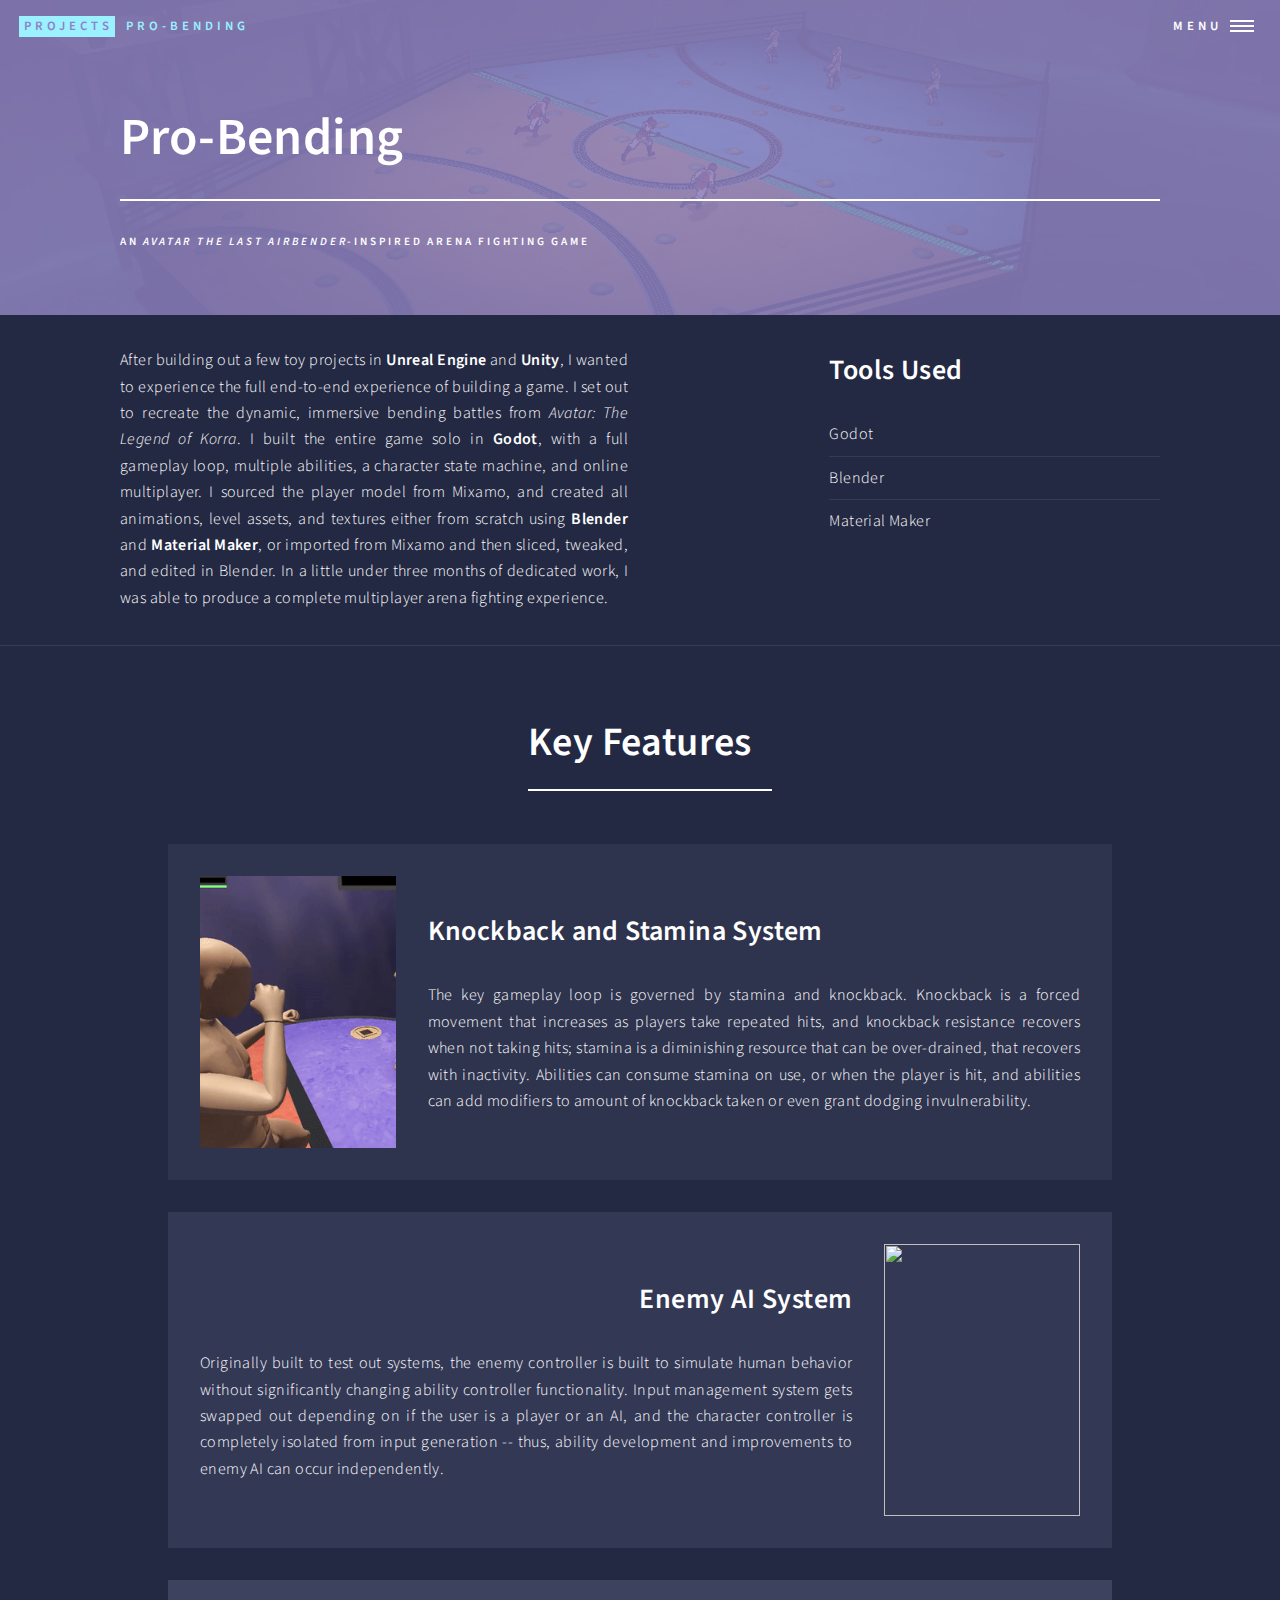
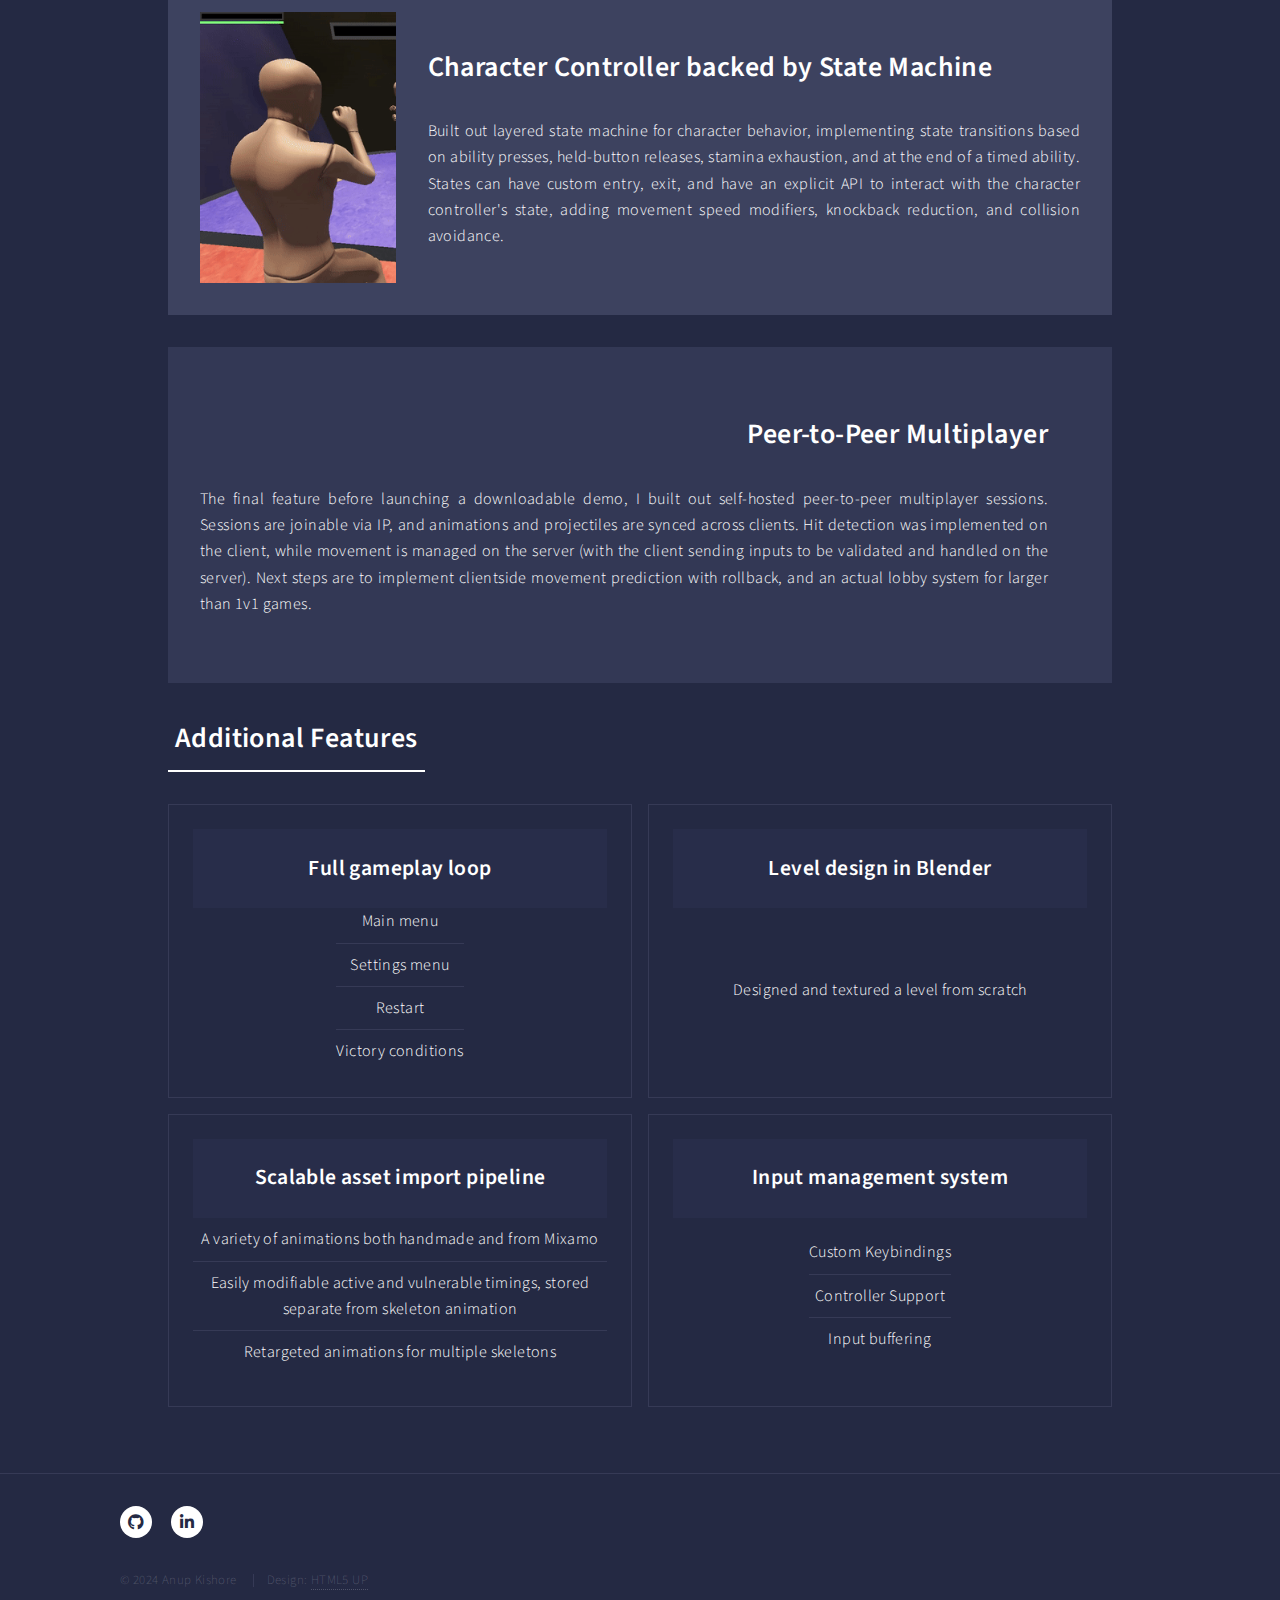
==== commit 2d17fd78: "Add proper link to resume" ====
--- a/projects/pro-bending.html
+++ b/projects/pro-bending.html
@@ -80,7 +80,7 @@
           <section>
             <div class="content">
               <div class="row">
-                <div class="col-6">
+                <div class="col-6" style="text-align: justify">
                   <p>
                     After building out a few toy projects in
                     <b>Unreal Engine</b> and <b>Unity</b>, I wanted to
